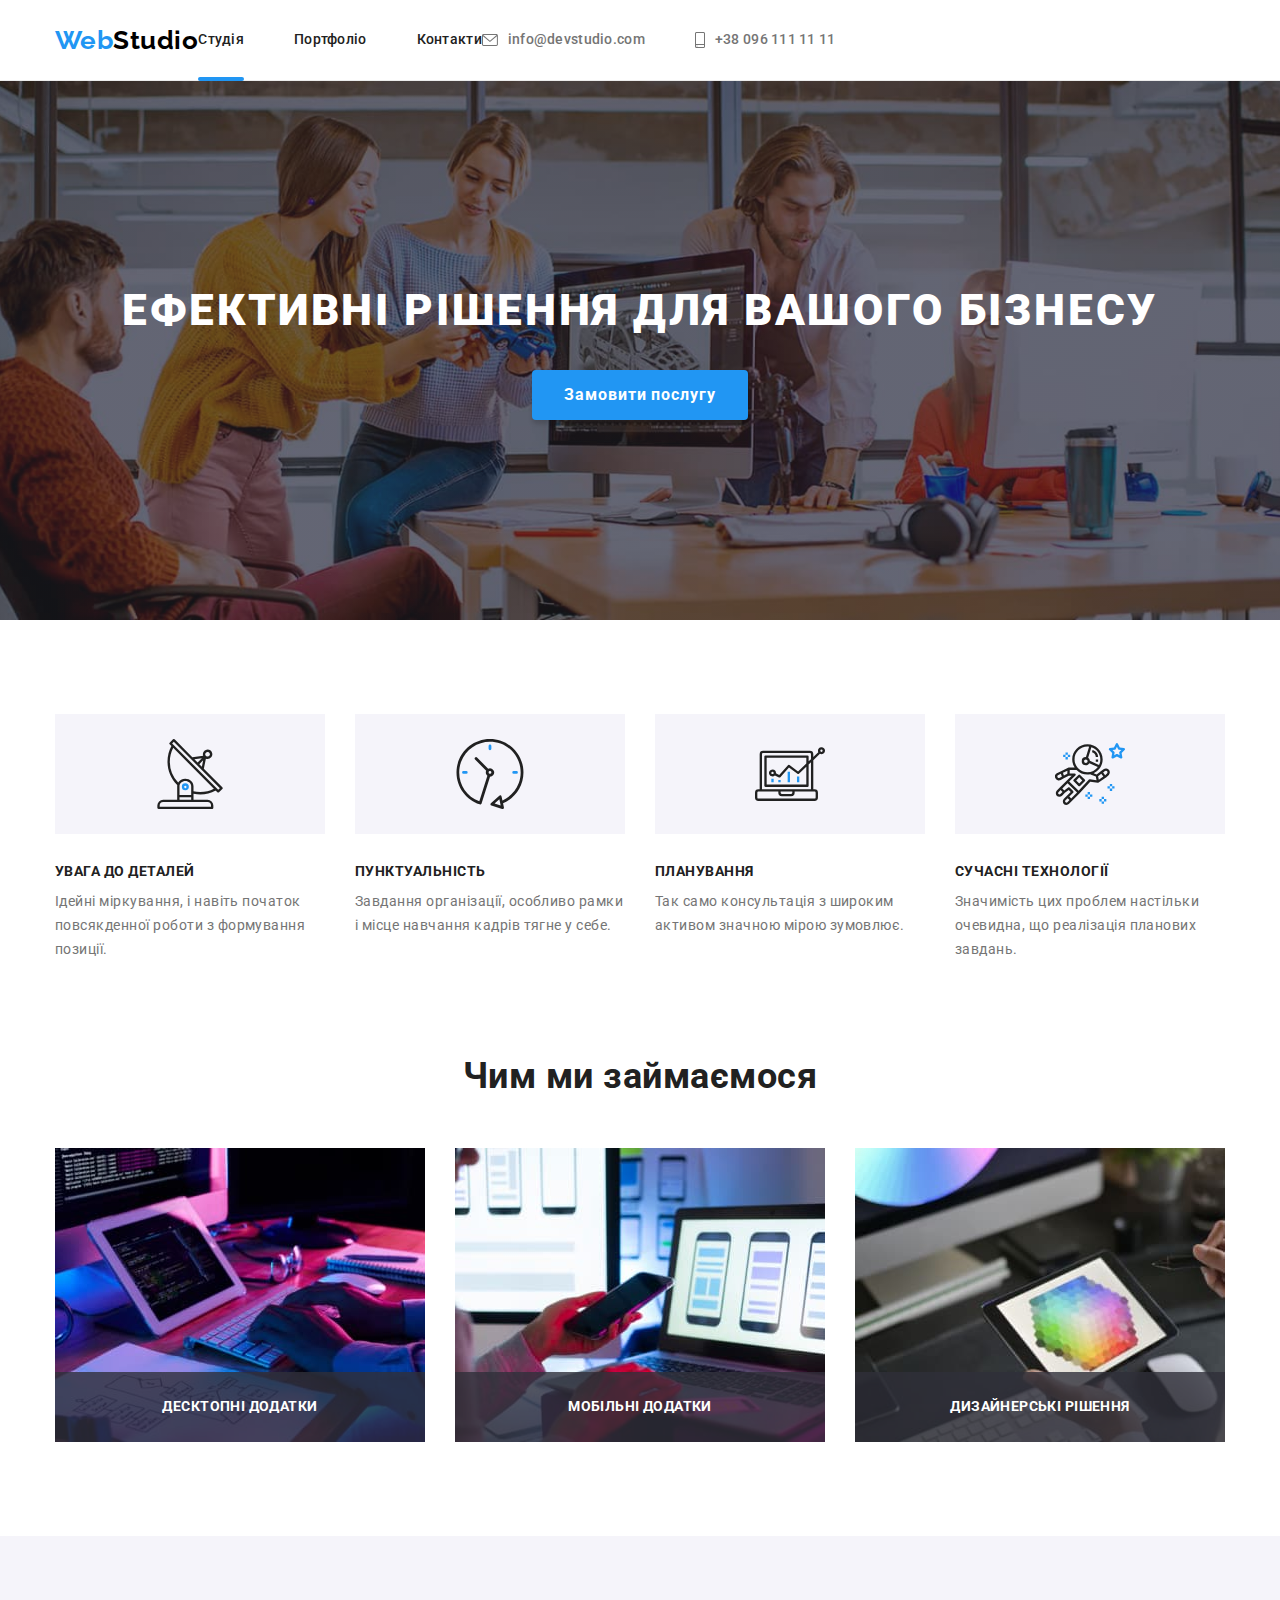
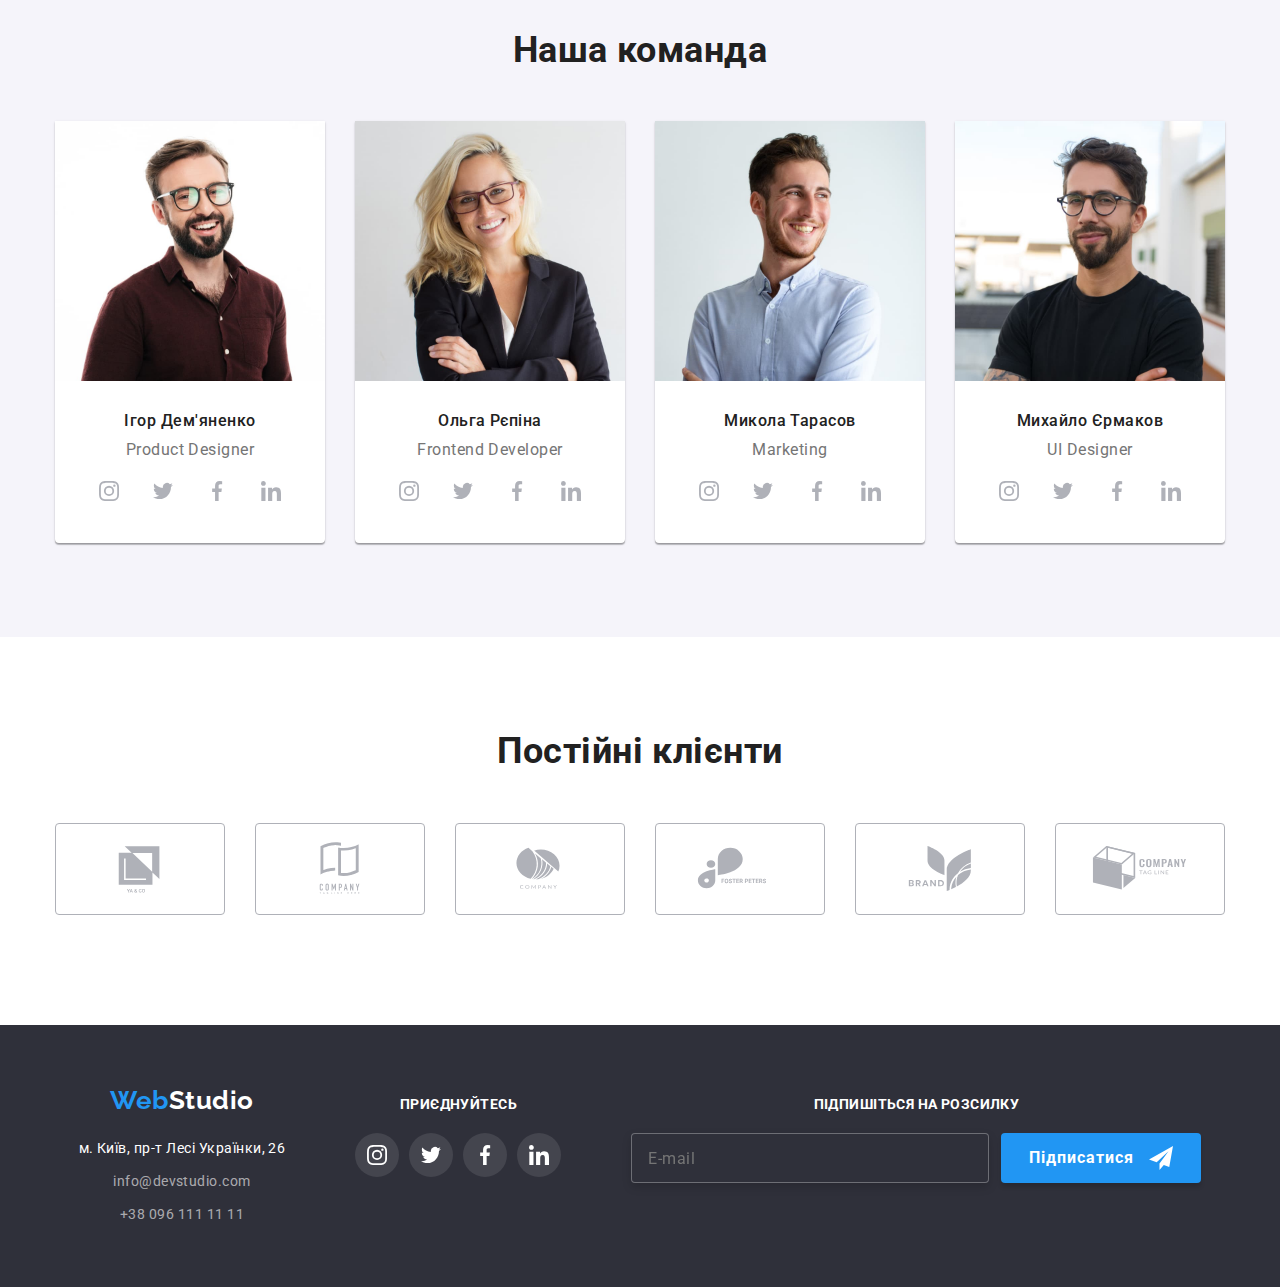
==== index.html @ c87d7df0 "update" ====
<!DOCTYPE html>
<html lang="uk">

<head>
    <meta charset="UTF-8">
    <meta http-equiv="X-UA-Compatible" content="IE=edge">
    <meta name="viewport" content="width=device-width, initial-scale=1.0">
    <title>WebStudio</title>
    <link rel="preconnect" href="https://fonts.googleapis.com">
    <link rel="preconnect" href="https://fonts.gstatic.com" crossorigin>
    <link
        href="https://fonts.googleapis.com/css2?family=Montserrat:wght@400;700&family=Raleway:wght@700&family=Roboto:wght@400;500;700;900&display=swap"
        rel="stylesheet">
    <link rel="stylesheet" href="https://cdn.jsdelivr.net/npm/modern-normalize@1.1.0/modern-normalize.min.css">
    <link rel="stylesheet" href="./css/main.min.css">

</head>

<body>
    <!-- HEADER -->
    <header class="header">
        <div class="container  header__container"><a href="./index.html" class="logo__link link"><span
                    class="logo">Web</span>Studio</a> 
                    <button  type="button" class="mobile-menu__button--open"
                 aria-controls="mobile-menu" data-menu-open>
                <svg width="40" height="40" aria-label="button mobile menu" >
                    <use  class="mobile-menu__icon--open" href="./images/icons.svg#icon-burger" ></use>
                </svg>
            </button>
            <div class="header-menu__container">
                <nav class="navigation">
                <ul class="navigation__list">
                    <li class="navigation__item"><a href="./index.html" class="navigation__link navigation__link--active">Студія</a>
                    </li>
                    <li class="navigation__item"> <a href="./portfolio.html" class="link navigation__link"> Портфоліо </a></li>
                    <li class="navigation__item"> <a href="" class=" navigation__link"> Контакти</a></li>
                </ul>
            </nav>
            <ul class="header__contacts">
                <li class="contacts__item"> <a href="mailto:info@devstudio.com" class="contacts__link"><svg class="contact__icon"
                            width="16" height="12">
                            <use href="./images/icons.svg#icon-envelope"></use>
                        </svg> info@devstudio.com </a></li>
                <li class="contacts__item"><a href="tel:+380961111111" class="contacts__link"><svg class="contact__icon" width="10"
                            height="16">
                            <use href="./images/icons.svg#icon-smartphone"></use>
                        </svg> +38 096 111 11 11</a></li>
            </ul></div>
           
        </div>
        <div class="mobile-menu " data-menu>
            <div class="container mobile-menu__container">
                <button type="button" class="mobile-menu__button--close" data-menu-close>
                    <svg width="40" height="40" aria-label="button mobile menu" >
                        <use  class="mobile-menu__icon--close" href="./images/icons.svg#icon-close" ></use>
                    </svg> </button>
                   
                    <nav class="mobile-menu__mobile-navigation">
                        <ul class="mobile-navigation__list-navigation">
                            <li class="list-navigation__item"><a href="./index.html"
                                    class="list-navigation__link list-navigation__link--active">Студія</a>
                            </li>
                            <li class="list-navigation__item"> <a href="./portfolio.html"> Портфоліо </a></li>
                            <li class="list-navigation__item"> <a href="" > Контакти</a></li>
                        </ul>
                    </nav>
                    <div class="mobile-menu--position">
                    <ul class="mobile-menu__contact-list-mobile">
                        <li class="contact-list-mobile__item"><a href="tel:+380961111111" class="contact-list-mobile__tel"> +380961111111</a></li>
                        <li class="contact-list-mobile__item"> <a href="mailto:info@devstudio.com" class="contact-list-mobile__mail">
                                info@devstudio.com </a></li>
                    </ul>
                   
                    <ul class="mobile-menu__social-media-list">
                        <li class="social-media__item"><a href="">Instagram</a></li>
                        <li class="social-media__item"><a href="">Twitter</a></li>
                        <li class="social-media__item"><a href="">Facebook</a></li>
                        <li class="social-media__item"><a href="">LinkedIn</a></li>
                    </ul></div>
            </div>

        </div>
    </header>
    <main>
        <!--blok-hero -->
        <section class="hero">
            <div class="container">
                <h1 class="hero__title">Ефективні рішення для вашого бізнесу</h1>
                <button data-modal-open class="hero__button" type="button"> Замовити послугу</button>
            </div>

        </section>
        <!--section benefits-->
        <section class="section">
            <div class="container">
                <h2 class="title visually-hidden"> Наші особливості</h2>
                <ul class="benefits-list">
                    <li class="benefits__item">
                        <div class="benefits__icon"><svg width="70" height="70">
                                <use href="./images/icons.svg#icon-antenna"> </use>
                            </svg></div>
                        <h3 class="benefits__titles">УВАГА ДО ДЕТАЛЕЙ</h3>
                        <p class="benefits__text">Ідейні міркування, і навіть початок повсякденної роботи з формування позиції.
                        </p>
                    </li>
                    <li class="benefits__item">
                        <div class="benefits__icon"><svg width="70" height="70">
                                <use href="./images/icons.svg#icon-clock"> </use>
                            </svg></div>
                        <h3 class="benefits__titles">ПУНКТУАЛЬНІСТЬ</h3>
                        <p class="benefits__text">Завдання організації, особливо рамки і місце навчання кадрів тягне у себе.</p>
                    </li>
                    <li class="benefits__item">
                        <div class="benefits__icon"><svg  width="70" height="70">
                                <use href="./images/icons.svg#icon-diagram"> </use>
                            </svg></div>
                        <h3 class="benefits__titles">ПЛАНУВАННЯ</h3>
                        <p class="benefits__text">Так само консультація з широким активом значною мірою зумовлює.</p>
                    </li>
                    <li class="benefits__item">
                        <div class="benefits__icon"><svg  width="70" height="70">
                                <use href="./images/icons.svg#icon-astronaut"> </use>
                            </svg></div>
                        <h3 class="benefits__titles">СУЧАСНІ ТЕХНОЛОГІЇ</h3>
                        <p class="benefits__text">Значимість цих проблем настільки очевидна, що реалізація планових завдань.</p>
                    </li>
                </ul>
            </div>

        </section>
        <!--section about-->
        <section class="about-section section">
            <div class="container">
                <h2 class="title">Чим ми займаємося</h2>
                <ul class="about-section__gallery">
                    <li>
                        <div class="about-section__container"><img src="./images/img-1.jpg" alt="зображеня-1" width="370"
                                height="294">
                            <p class="about-section__text">Десктопні додатки</p>
                        </div>
                    </li>
                    <li>
                        <div class="about-section__container"><img src="./images/img-2.jpg" alt="зображеня-2" width="370"
                                height="294">
                            <p class="about-section__text">Мобільні додатки</p>
                        </div>
                    </li>
                    <li>
                        <div class="about-section__container"><img src="./images/img-3.jpg" alt="зображеня-3" width="370"
                                height="294">
                            <p class="about-section__text">Дизайнерські рішення</p>
                        </div>
                    </li>
                </ul>
            </div>

        </section>
        <!--section team-->
        <section class="section team">
            <div class="container">
                <h2 class="title">Наша команда</h2>
                <ul class="team__list">
                    <li class="team__item">
                        <img src="./images/igor.jpg" alt="igor">
                        <div class="team__description">
                            <h3 class="team__titles">Ігор Дем'яненко</h3>
                            <p lang="en" class="team__profession">Product Designer</p>
                            <ul class="team__contact">
                                <li><a class="team__link" href=""> <svg width="20"
                                            height="20">
                                            <use href="./images/icons.svg#icon-instagram">
                                            </use>
                                        </svg></a></li>
                                <li><a class="team__link" href=""> <svg width="20"
                                            height="20">
                                            <use href="./images/icons.svg#icon-twitter"></use>
                                        </svg></a></li>
                                <li><a class="team__link" href=""> <svg width="20"
                                            height="20">
                                            <use href="./images/icons.svg#icon-facebook">
                                            </use>
                                        </svg></a></li>
                                <li><a class="team__link" href=""> <svg width="20"
                                            height="20">
                                            <use href="./images/icons.svg#icon-linkedin">
                                            </use>
                                        </svg></a></li>
                            </ul>
                        </div>
                    </li>
                    <li class="team__item">
                        <img src="./images/olga.jpg" alt="olga" >
                        <div class="team__description">
                            <h3 class="team__titles">Ольга Рєпіна</h3>
                            <p lang="en" class="team__profession">Frontend Developer</p>
                            <ul class="team__contact">
                                <li> <a class="team__link" href=""> <svg width="20"
                                            height="20">
                                            <use href="./images/icons.svg#icon-instagram">
                                            </use>
                                        </svg> </a> </li>
                                <li> <a class="team__link" href=""> <svg width="20"
                                            height="20">
                                            <use href="./images/icons.svg#icon-twitter"></use>
                                        </svg> </a> </li>
                                <li> <a class="team__link" href=""> <svg width="20"
                                            height="20">
                                            <use href="./images/icons.svg#icon-facebook">
                                            </use>
                                        </svg> </a></li>
                                <li> <a class="team__link" href=""> <svg width="20"
                                            height="20">
                                            <use href="./images/icons.svg#icon-linkedin">
                                            </use>
                                        </svg> </a></li>
                            </ul>
                        </div>

                    </li>
                    <li class="team__item">
                        <img src="./images/mykola.jpg" alt="mykola">
                        <div class="team__description">
                            <h3 class="team__titles">Микола Тарасов</h3>
                            <p lang="en" class="team__profession"> Marketing</p>
                            <ul class="team__contact">
                                <li> <a class="team__link" href=""> <svg width="20"
                                            height="20">
                                            <use href="./images/icons.svg#icon-instagram">
                                            </use>
                                        </svg> </a> </li>
                                <li> <a class="team__link" href=""> <svg width="20"
                                            height="20">
                                            <use href="./images/icons.svg#icon-twitter"></use>                                        </svg> </a> </li>
                                <li> <a class="team__link" href=""> <svg width="20"
                                            height="20">
                                            <use href="./images/icons.svg#icon-facebook">
                                            </use>
                                        </svg> </a></li>
                                <li> <a class="team__link" href=""> <svg width="20"
                                            height="20">
                                            <use href="./images/icons.svg#icon-linkedin">
                                            </use>
                                        </svg> </a></li>
                            </ul>
                        </div>

                    </li>
                    <li class="team__item">
                        <img src="./images/myhailo.jpg" alt="myhailo" >
                        <div class="team__description">
                            <h3 class="team__titles">Михайло Єрмаков</h3>
                            <p lang="en" class="team__profession">UI Designer</p>
                            <ul class="team__contact">
                                <li> <a class="team__link" href=""> <svg width="20"
                                            height="20">
                                            <use href="./images/icons.svg#icon-instagram">
                                            </use>
                                        </svg> </a> </li>
                                <li> <a class="team__link" href=""> <svg width="20"
                                            height="20">
                                            <use href="./images/icons.svg#icon-twitter"></use>
                                        </svg> </a> </li>
                                <li> <a class="team__link" href=""> <svg width="20"
                                            height="20">
                                            <use href="./images/icons.svg#icon-facebook">
                                            </use>
                                        </svg> </a></li>
                                <li> <a class="team__link" href=""> <svg width="20"
                                            height="20">
                                            <use href="./images/icons.svg#icon-linkedin">
                                            </use>
                                        </svg> </a></li>
                            </ul>
                        </div>

                    </li>
                </ul>

            </div>

        </section>
        <!--section clients-->
        <section class="section">
            <div class="container">
                <h3 class="title">Постійні клієнти</h3>
                <ul class="clients__list">
                    <li class="clients__item"><a href="" class="clients__link">
                            <svg class="clients__icon" width="106" height="60">
                                <use href="./images/icons.svg#icon-client1"></use>
                            </svg>
                        </a></li>
                    <li class="clients__item"><a href="" class="clients__link">
                            <svg class="clients__icon" width="106" height="60">
                                <use href="./images/icons.svg#icon-client2"></use>
                            </svg>
                        </a></li>
                    <li class="clients__item"><a href="" class="clients__link">
                            <svg class="clients__icon" width="106" height="60">
                                <use href="./images/icons.svg#icon-client3"></use>
                            </svg>
                        </a></li>
                    <li class="clients__item"><a href="" class="clients__link">
                            <svg class="clients__icon" width="106" height="60">
                                <use href="./images/icons.svg#icon-client4"></use>
                            </svg>
                        </a></li>
                    <li class="clients__item"><a href="" class="clients__link">
                            <svg class="clients__icon" width="106" height="60">
                                <use href="./images/icons.svg#icon-client5"></use>
                            </svg>
                        </a></li>
                    <li class="clients__item"><a href="" class="clients__link">
                            <svg class="clients__icon" width="106" height="60">
                                <use href="./images/icons.svg#icon-client6"></use>
                            </svg>
                        </a></li>
                </ul>
            </div>
        </section>
    </main>
    <footer class="footer">
        <div class="container">
            <div class="footer--container">
                <div class="footer__content">
                    <div >
                        <a href="./index.html" class="logo__link--inverse"> <span class="logo">
                                Web</span>Studio</a>
                        <address class="address">
                            <ul class="address__list">
                                <li class="address__item"><a href="https://goo.gl/maps/CPtrU1FHBa2aNyZL9" target="_blank"
                                        rel="noopener noreferrer nofollow">м. Київ, пр-т Лесі Українки, 26</a>
                                </li>
                                <li class="address__item"><a href="mailto:info@devstudio.com" class="address__link">info@devstudio.com</a>
                                </li>
                                <li class="address__item"><a href="tel:+380961111111" class="address__link">+38 096 111 11
                                        11</a>
                                </li>
                            </ul>
                        </address>
                    </div>
                    
                    <div class="join__container">
                        <h3 class="join">Приєднуйтесь</h3>
                        <ul class="join__contact-list">
                            <li> <a class="join__link" href=""> <svg width="20" height="20">
                                        <use href="./images/icons.svg#icon-instagram">
                                        </use>
                                    </svg> </a> </li>
                            <li> <a class="join__link" href=""> <svg width="20" height="20">
                                        <use href="./images/icons.svg#icon-twitter"></use>
                                    </svg> </a> </li>
                            <li> <a class="join__link" href=""> <svg width="20" height="20">
                                        <use href="./images/icons.svg#icon-facebook">
                                        </use>
                                    </svg> </a></li>
                            <li> <a class="join__link" href=""> <svg width="20" height="20">
                                        <use href="./images/icons.svg#icon-linkedin">
                                        </use>
                                    </svg> </a></li>
                        </ul>
                    </div>
                </div>
                <form class="footer-form--container">
                    <p class="footer-form__title">Підпишіться на розсилку</p>
                    <div class="footer-form__input--container"><label>
                            <input type="email" name="email" placeholder="E-mail" class="footer-form__input" required>
                        </label>
                        <button type="submit" class="footer-form__button">Підписатися<svg width="24" height="24">
                                <use href="./images/icons.svg#icon-icon-send"></use>
                            </svg></button>
                    </div>
                </form>
            </div>
        </div>
    </footer>
    <!-- MODAL -->
    <div data-modal class="backdrop is-hidden">
        <div class="modal">
            <button data-modal-close class="modal__button"> <svg width="11" height="11">
                    <use href="./images/icons.svg#icon-close-black"></use>
                </svg></button>
            <p class="modal__title">Залиште свої дані, ми вам передзвонимо</p>
            <div class="modal__input">
                <label class="input__label" for="name">Ім'я</label>
                <div class="modal__input--position">
                    <input class="input__form" type="text" name="name" id="name" required>
                    <svg class="input__icon" width="24" height="24">
                        <use href="./images/icons.svg#icon-person-black"></use>
                    </svg>
                </div>
            </div>
            <div class="modal__input">
                <label class="input__label" for="tel">Телефон</label>
                <div class="modal__input--position"><input class="input__form" type="tel" name="tel" id="tel" required>
                    <svg class="input__icon" width="12" height="12">
                        <use href="./images/icons.svg#icon-phone-black"></use>
                    </svg>
                </div>
            </div>
            <div class="modal__input">
                <label class="input__label" for="email">Пошта</label>
                <div class="modal__input--position"><input class="input__form" type="email" name="email" id="email" required>
                    <svg class="input__icon" width="12" height="12">
                        <use href="./images/icons.svg#icon-email-black"></use>
                    </svg>
                </div>

            </div>
            <div class="modal__input modal__input--margin">
                <label>Коментар<textarea class="input__form input__form--settings-textarea" name="comment"
                        placeholder="Введіть текст"></textarea>
            </div>

            <div class="modal__agreement"><label class="agreement__title--margin"><input class="checkbox visually-hidden"
                        type="checkbox" name="agree"><span class="checkbox__icon"></span><span class="agreement__title">Погоджуюся з розсилкою та
                         приймаю <a href="" class="agreement__link">Умови договору</a></span></label>
                <button type="submit" class="modal__button--send">Відправити</button>
            </div>

        </div>
    </div>
    <script src="./modal.js"></script>
    <script src="./mobile-menu.js"></script>
</body>


</html>
---- css/main.min.css ----
:root{--primary-text-color: #757575;--title-text-color: #212121;--accent-color: #2196F3;--second-background-color: #2F303A;--first-boby-color: #F5F5F5;--second-body-color: #F5F4FA;--white-color: #FFFFFF;--black-color: #000000;--column-gap: 30px;--margin-none: 0px;--icons-color: #AFB1B8}body{font-family:Roboto,sans-serif;color:var(--primary-text-color);background-color:var(--white-color);letter-spacing:.03em}p{margin:var(--margin-none)}img{display:block;max-width:100%;height:auto}h1,h2,h3,h4,h5,h6{margin:var(--margin-none)}ul,ol{list-style:none;padding-left:0px}a{text-decoration:none;color:inherit;transition:color 250ms cubic-bezier(0.4, 0, 0.2, 1)}a:hover,a:focus{color:var(--accent-color)}.section{padding-top:60px;padding-bottom:60px}@media screen and (min-width: 1200px){.section{padding-top:94px;padding-bottom:94px}}.title{color:var(--title-text-color);font-weight:700;font-size:36px;line-height:1.16;margin-bottom:50px;text-align:center}.container{padding-left:15px;padding-right:15px;align-items:center;margin-left:auto;margin-right:auto}@media screen and (min-width: 480px){.container{width:480px}}@media screen and (min-width: 768px){.container{width:768px}}@media screen and (min-width: 1200px){.container{width:1200px}}.visually-hidden{position:absolute;white-space:nowrap;width:1px;height:1px;overflow:hidden;border:0;padding:0;clip:rect(0 0 0 0);clip-path:inset(50%);margin:-1px}.header{background-color:var(--white-color);font-weight:500;border-bottom:solid 1px #ececec;position:relative}.header__container{display:flex}@media screen and (max-width: 768px){.header__container{justify-content:space-between}}.header-menu__container{display:none}@media screen and (min-width: 768px){.header-menu__container{display:flex;justify-content:space-between}}@media screen and (max-width: 768px){.mobile-menu__button--open{display:inline-flex;margin:var(--margin-none);padding:0;border:none;background-color:rgba(0,0,0,0);width:40px;height:40px}}@media screen and (min-width: 768px){.mobile-menu__button--open{display:none}}.logo__link{font-family:Raleway,sans-serif;font-weight:700;color:var(--black-color)}@media screen and (max-width: 1200px){.logo__link{font-size:24px;line-height:1.16;padding:16px 0}}@media screen and (min-width: 1200px){.logo__link{font-size:26px;line-height:1.19}}.logo{color:var(--accent-color)}.logo__link--inverse{font-family:Raleway,sans-serif;font-weight:700;padding:0px}@media screen and (max-width: 1200px){.logo__link--inverse{font-size:24px;line-height:1.16}}@media screen and (min-width: 1200px){.logo__link--inverse{font-size:26px;line-height:1.19}}.navigation{font-weight:500;font-size:14px;line-height:1.14;letter-spacing:.02em;color:var(--title-text-color)}.navigation__list{display:flex;align-items:center;justify-content:center;margin:var(--margin-none)}.navigation__item{margin-right:50px;position:relative;text-align:center}.navigation__item:last-child{margin-right:var(--margin-none)}.navigation__link{padding-top:32px;padding-bottom:32px;display:block}.navigation__link--active::after{content:"";color:var(--accent-color);position:absolute;left:0;bottom:-1px;display:block;width:100%;height:4px;background-color:var(--accent-color);border-radius:2px;margin:var(--margin-none)}.header__contacts{list-style:none;padding-left:0px;padding:0px;margin:var(--margin-none);color:var(--primary-text-color);fill:currentColor;margin-left:auto;display:flex}.contacts__item{display:flex;align-items:center;justify-content:baseline}.contacts__item+.contacts__item{margin-left:50px}.contacts__link{display:flex;align-items:center;text-decoration:none;color:var(--primary-text-color);font-size:14px;line-height:1.14;letter-spacing:.02em;font-weight:500;fill:currentColor;transition:color 250ms cubic-bezier(0.4, 0, 0.2, 1),fill 250ms cubic-bezier(0.4, 0, 0.2, 1)}.contacts__link:hover,.contacts__link :focus{color:var(--accent-color);fill:var(--accent-color)}.contact__icon{margin-right:10px;fill:currentColor}@media screen and (max-width: 768px){.contact__icon{display:none}}.contact__icon:hover,.contact__icon :focus{fill:var(--accent-color)}.mobile-menu{opacity:0;pointer-events:none;background-color:var(--white-color);position:fixed;top:0;left:0;width:100%;height:100%;z-index:100;letter-spacing:.02em;visibility:hidden;transform:scale(1)}.mobile-menu.is-open{visibility:visible;opacity:1;transition:opasity 250ms cubic-bezier(0.4, 0, 0.2, 1)}.mobile-menu__container{display:flex;flex-direction:column;justify-content:space-between;padding-top:48px;padding-left:40px;height:100%}@media screen and (max-width: 768px){.mobile-menu__button--close{display:inline-flex;margin:var(--margin-none);border:none;background-color:rgba(0,0,0,0);width:40px;height:40px;position:absolute;top:0;right:15px;fill:currentcolor;line-height:0}.mobile-menu__button--close:hover,.mobile-menu__button--close:focus{fill:var(--accent-color)}}.mobile-menu--position{width:100%;display:flex;flex-direction:column}.mobile-menu__mobile-navigation{margin:var(--margin-none);font-weight:500;font-size:40px;line-height:1.17;width:100%;letter-spacing:.02em;color:var(--title-text-color)}.mobile-navigation__list-navigation{margin:var(--margin-none)}.list-navigation__item+.list-navigation__item{margin-top:32px}.list-navigation__link--active{color:var(--accent-color)}.mobile-menu__contact-list-mobile{margin:var(--margin-none);width:100%}.contact-list-mobile__item+.contact-list-mobile__item{margin-top:32px}.contact-list-mobile__tel{display:block;font-size:34px;line-height:1.17;letter-spacing:.02em;color:var(--accent-color);text-align:start;width:100%}.contact-list-mobile__mail{font-size:24px;line-height:1.16;letter-spacing:.02em}.mobile-menu__social-media-list{display:flex;flex-wrap:wrap;width:100%;margin-top:64px;margin-bottom:48px;font-size:18px;line-height:1.22;letter-spacing:.02em;color:var(--accent-color)}.social-media__item{display:flex}.social-media__item:not(:last-child)::after{content:"";display:block;width:1px;height:22px;margin:var(--margin-none);background-color:rgba(33,33,33,.2);margin:0 10px}.hero{background-image:linear-gradient(to right, rgba(47, 48, 58, 0.4), rgba(47, 48, 58, 0.4)),url(../images/hero.jpg);background-repeat:no-repeat;background-size:cover;background-position:center;flex-direction:column;text-align:center}@media screen and (max-width: 1200px){.hero{padding:118px 0}}@media screen and (min-width: 1200px){.hero{padding:200px 0;max-width:1600px;margin:0 auto}}.hero__title{color:var(--white-color);font-weight:900;letter-spacing:.06em;text-transform:uppercase;margin-left:auto;margin-right:auto}@media screen and (max-width: 1200px){.hero__title{font-size:26px;line-height:1.62}}@media screen and (min-width: 1200px){.hero__title{font-size:44px;line-height:1.34}}.hero__button{font-family:"Roboto",sans-serif;font-weight:700;font-size:16px;line-height:1.88;letter-spacing:.06em;color:var(--white-color);background-color:var(--accent-color);box-shadow:0px 4px 4px rgba(0,0,0,.15);cursor:pointer;border:0;border-radius:4px;margin-top:var(--column-gap);padding:10px 32px;transition:background-color 250ms cubic-bezier(0.4, 0, 0.2, 1)}@media screen and (max-width: 1200px){.hero__button{padding:10px 24px}}.hero__button:hover,.hero__button:focus{background-color:#188ce8}@media screen and (min-width: 768px)and (max-width: 1200px){.benefits-list{display:flex;flex-wrap:wrap;gap:30px;margin:var(--margin-none)}}@media screen and (min-width: 1200px){.benefits-list{display:flex;margin:var(--margin-none)}}@media screen and (max-width: 768px){.benefits__item+.benefits__item{margin-top:var(--column-gap)}}@media screen and (min-width: 768px){.benefits__item{flex-basis:calc((100% - 30px)/2)}}@media screen and (min-width: 1200px){.benefits__item{width:calc((100% - 90px)/4);margin-right:30px}.benefits__item:last-child{margin-right:var(--margin-none)}}.benefits__icon{display:flex;justify-content:center;background-color:var(--second-body-color);margin-bottom:30px;height:120px;align-items:center}.benefits__titles{color:var(--title-text-color);font-weight:700;font-size:14px;line-height:1.14;text-transform:uppercase;margin-top:var(--margin-none);margin-bottom:10px}@media screen and (max-width: 768px){.benefits__titles{text-align:center}}.benefits__text{font-size:14px;line-height:1.71;margin-bottom:30px;margin:var(--margin-none)}.about-section{padding-top:0}@media screen and (max-width: 1200px){.about-section{display:none}}.about-section__gallery{display:flex;margin:var(--margin-none);column-gap:var(--column-gap)}.about-section__container{position:relative}.about-section__text{position:absolute;width:100%;height:70px;bottom:0;display:flex;justify-content:center;align-items:center;font-weight:700;font-size:14px;line-height:1.14;-align:center;letter-spacing:.03em;text-transform:uppercase;color:var(--white-color);background-color:rgba(47,48,58,.8)}.team{background-color:var(--second-body-color)}.team__list{display:flex;margin:var(--margin-none)}@media screen and (max-width: 768px){.team__list{flex-direction:column;gap:30px}}@media screen and (min-width: 768px)and (max-width: 1200px){.team__list{flex-wrap:wrap;gap:30px}}.team__item{background-color:var(--white-color);border-radius:0px 0px 4px 4px;box-shadow:0px 1px 3px rgba(0,0,0,.12),0px 1px 1px rgba(0,0,0,.14),0px 2px 1px rgba(0,0,0,.2)}.team__item:last-child{margin-right:var(--margin-none)}@media screen and (max-width: 768px){.team__item{max-width:450px;margin:var(--margin-none)}}@media screen and (min-width: 768px){.team__item{width:calc((100% - 30px)/2)}}@media screen and (min-width: 1200px){.team__item{width:calc((100% - 90px)/4);margin-right:30px}}.team__description{padding-top:30px;padding-bottom:30px}.team__titles{color:var(--title-text-color);font-weight:500;font-size:16px;line-height:1.19;margin:var(--margin-none);margin-bottom:10px;text-align:center}.team__profession{font-size:16px;line-height:1.19;margin:var(--margin-none);text-align:center}.team__contact{margin:var(--margin-none);display:flex;column-gap:10px;justify-content:center;margin-top:10px}.team__link{text-decoration:none;width:44px;height:44px;display:flex;align-items:center;justify-content:center;color:var(--icons-color);fill:currentColor;border-radius:50%;transition:fill 250ms cubic-bezier(0.4, 0, 0.2, 1),background-color 250ms cubic-bezier(0.4, 0, 0.2, 1)}.team__link:hover,.team__link:focus{background-color:var(--accent-color);fill:var(--white-color)}.clients__list{display:flex;flex-wrap:wrap;gap:30px}.clients__item{color:var(--icons-color);fill:currentColor}@media screen and (max-width: 768px){.clients__item{flex-basis:calc((100% - 30px)/2)}}@media screen and (min-width: 768px){.clients__item{flex-basis:calc((100% - 60px)/3)}}@media screen and (min-width: 1200px){.clients__item{flex-basis:calc((100% - 150px)/6)}}.clients__link{height:92px;border:1px solid #afb1b8;border-radius:4px;display:flex;align-items:center;justify-content:center;transition:color 250ms cubic-bezier(0.4, 0, 0.2, 1),border 250ms cubic-bezier(0.4, 0, 0.2, 1)}.clients__link:hover,.clients__link:focus{color:var(--accent-color);border:1px solid var(--accent-color)}.clients__icon{fill:currentColor}.butttons-list{list-style:none;display:flex;column-gap:8px;padding-left:0px;justify-content:center;margin-bottom:var(--margin-none);margin-top:var(--margin-none)}@media screen and (max-width: 768px){.butttons-list{flex-wrap:wrap}}.butttons-list__button{font-family:"Roboto",sans-serif;font-weight:500;font-size:16px;line-height:1.62;background-color:var(--second-body-color);color:var(--title-text-color);cursor:pointer;border-radius:4px;border:0px;padding:6px 22px;transition:color 250ms cubic-bezier(0.4, 0, 0.2, 1),background-color 250ms cubic-bezier(0.4, 0, 0.2, 1),box-shadow 250ms cubic-bezier(0.4, 0, 0.2, 1)}.butttons-list__button:hover,.butttons-list__button:focus{background-color:var(--accent-color);color:var(--white-color);box-shadow:0px 3px 1px rgba(0,0,0,.1),0px 1px 2px rgba(0,0,0,.08),0px 2px 2px rgba(0,0,0,.12)}.butttons-list__button--active{background-color:var(--accent-color);color:var(--white-color);box-shadow:0px 3px 1px rgba(0,0,0,.1),0px 1px 2px rgba(0,0,0,.08),0px 2px 2px rgba(0,0,0,.12)}.products{margin-top:50px;display:flex}@media screen and (max-width: 768px){.products{flex-direction:column;gap:30px}}@media screen and (max-width: 1200px){.products{flex-direction:row;flex-wrap:wrap;gap:30px}}@media screen and (min-width: 1200px){.products{flex-wrap:wrap;margin-right:calc(-1*var(--column-gap));margin-bottom:calc(-1*var(--column-gap))}}@media screen and (max-width: 768px){.products__item{max-width:450px}}@media screen and (min-width: 768px){.products__item{flex-basis:calc((100% - 30px)/2)}}@media screen and (min-width: 1200px){.products__item{width:calc(33.3333333333% - var(--column-gap));margin-right:var(--column-gap);margin-bottom:var(--column-gap)}.products__item:nth-child(3n){margin-right:var(--margin-none)}}.products__link{text-decoration:none;color:var(--primary-text-color);font-size:16px;line-height:1.87;margin:var(--margin-none);display:block;transition:box-shadow 250ms cubic-bezier(0.4, 0, 0.2, 1)}@media screen and (max-width: 1200px){.products__link{display:flex;flex-direction:column;height:100%}}.products__link:hover,.products__link:focus{box-shadow:0px 1px 1px rgba(0,0,0,.12),0px 4px 4px rgba(0,0,0,.06),1px 4px 6px rgba(0,0,0,.16)}.products__tumb{position:relative;overflow:hidden}.tumb__owerlay{position:absolute;display:flex;width:100%;height:294px;align-items:center;padding-left:24px;padding-right:24px;top:0;left:0;transform:translateY(100%);font-size:18px;line-height:1.56;letter-spacing:.03em;color:var(--white-color);background-color:rgba(33,150,243,.9);transition:transform 250ms cubic-bezier(0.4, 0, 0.2, 1)}.products__link:hover .tumb__owerlay,.products__link:focus .tumb__owerlay{transform:translateY(0)}.products__description{padding:20px 24px;flex-grow:1;width:370px;border-bottom:1px solid #eee;border-left:1px solid #eee;border-right:1px solid #eee;color:var(--primary-text-color)}.description__title{font-weight:700;font-size:18px;line-height:2;letter-spacing:.06em;color:var(--title-text-color);margin:var(--margin-none);margin-bottom:4px}.backdrop{position:fixed;top:0;left:0;width:100%;height:100%;background:rgba(0,0,0,.2);opacity:1;transition:opasity 250ms cubic-bezier(0.4, 0, 0.2, 1)}.backdrop.is-hidden{opacity:0;pointer-events:none}.modal{position:absolute;display:flex;flex-direction:column;padding:40px;transition:transform 250ms cubic-bezier(0.4, 0, 0.2, 1);background:#fff;color:var(--black-color);box-shadow:0px 1px 3px rgba(0,0,0,.12),0px 1px 1px rgba(0,0,0,.14),0px 2px 1px rgba(0,0,0,.2);border-radius:4px;transform:translate(-50%, -50%) scale(1)}@media screen and (max-width: 768px){.modal{max-width:450px;top:93px;left:15px;right:15px;transform:scale(1)}}@media screen and (min-width: 768px){.modal{min-width:450px;max-width:528px;min-height:581px;top:50%;left:50%}}.backdrop.is-hidden .modal{transform:translate(-50%, -50%) scale(1.25)}.modal__button{position:absolute;right:8px;top:8px;cursor:pointer;width:30px;height:30px;padding:var(--margin-none);background:var(--white-color);border:1px solid rgba(0,0,0,.1);border-radius:50%;color:var(--black-color);fill:currentColor;transition:color 250ms cubic-bezier(0.4, 0, 0.2, 1)}.modal__button:hover,.modal__button:focus{color:var(--accent-color)}.modal__title{margin-bottom:12px;text-align:center;font-weight:700;font-size:20px;line-height:1.15;letter-spacing:.03em}.modal__input{display:flex;flex-direction:column;position:relative;margin-bottom:10px;font-size:12px;line-height:1.66;letter-spacing:.01em;color:var(--primary-text-color);transition:fill 250ms cubic-bezier(0.4, 0, 0.2, 1)}.modal__input:hover,.modal__input:focus-within{fill:var(--accent-color)}.modal__input--margin{margin-bottom:0}.input__label{font-size:12px;line-height:1.16;letter-spacing:.01em;margin-bottom:4px}.modal__input--position{position:relative}.input__form{display:block;width:100%;resize:none;border:1px solid rgba(33,33,33,.2);border-radius:4px;height:40px;padding:12px 42px;fill:currentColor;transition:border 250ms cubic-bezier(0.4, 0, 0.2, 1)}.input__form:hover,.input__form:focus{border:1px solid var(--accent-color);outline:none}.input__form--settings-textarea{margin-top:4px;padding-left:16px;resize:none;width:100%;height:120px;color:rgba(117,117,117,.5)}.input__icon{position:absolute;top:50%;left:12px;transform:translateY(-50%);width:18px;height:18px}.modal__agreement{margin-top:20px;position:relative;display:flex;flex-direction:column;align-items:center}.agreement__title{display:block;margin-left:8px;padding-left:15px;line-height:1.71;letter-spacing:.03em;color:var(--primary-text-color)}@media screen and (max-width: 1200px){.agreement__title{font-size:12px}}@media screen and (min-width: 1200px){.agreement__title{font-size:14px}}.agreement__title--margin{margin-bottom:30px}.checkbox__icon{display:inline-block;position:absolute;top:5px;width:16px;height:15px;border:2px solid var(--title-text-color);border-radius:2px;transition:background-color 250ms cubic-bezier(0.4, 0, 0.2, 1)}.checkbox:checked+.checkbox__icon{background-color:var(--accent-color);background-image:url(../images/icon\ check.svg);background-size:contain;background-origin:border-box;border-color:var(--accent-color)}.checkbox:focus+.checkbox__icon{border-color:var(--accent-color)}.agreement__link{text-decoration:underline;line-height:1.71;letter-spacing:.03em;color:var(--accent-color)}@media screen and (max-width: 1200px){.agreement__link{font:size 12px}}@media screen and (min-width: 1200px){.agreement__link{font:size 14px}}.agreement__link:hover{text-decoration:none}.modal__button--send{width:200px;height:50px;padding:0;background-color:var(--accent-color);box-shadow:0px 4px 4px rgba(0,0,0,.15);border-radius:4px;border:none;font-weight:700;font-size:16px;line-height:1.88;text-align:center;letter-spacing:.06em;color:var(--white-color);cursor:pointer;transition:background-color 250ms cubic-bezier(0.4, 0, 0.2, 1)}.send-button:hover,.send-button:focus{background:#188ce8}.footer{background-color:var(--second-background-color);color:var(--white-color);font-size:14px;line-height:1.71;padding-top:60px;padding-bottom:60px}.footer--container{display:flex}@media screen and (max-width: 768px){.footer--container{flex-direction:column;text-align:center}}@media screen and (min-width: 768px){.footer--container{flex-wrap:wrap;text-align:center;justify-content:center}}@media screen and (min-width: 1200px){.footer--container{column-gap:70px;align-items:baseline}}.footer__content{display:flex;margin-bottom:60px}@media screen and (max-width: 768px){.footer__content{flex-direction:column}}@media screen and (min-width: 768px){.footer__content{column-gap:165px;margin-left:auto;margin-right:auto}}@media screen and (min-width: 1200px){.footer__content{column-gap:70px;margin:0;align-items:baseline}}.address{font-style:normal;margin-top:20px;padding:0px}@media screen and (max-width: 768px){.address{margin-bottom:60px}}.address__list{list-style:none;padding:0px;margin:0px}.address__item:not(:last-child){margin-bottom:9px}.address__link{color:rgba(255,255,255,.6);padding:0px}.join__container{display:flex;flex-direction:column}@media screen and (max-width: 768px){.join__container{justify-content:center;align-items:center}}.join{text-transform:uppercase;font-weight:700;font-size:14px;line-height:1.14;letter-spacing:.03em;color:var(--white-color)}.join__contact-list{margin:var(--margin-none);display:flex;column-gap:10px;justify-content:center;margin-top:20px}.join__link{text-decoration:none;display:flex;align-items:center;justify-content:center;color:var(--white-color);fill:currentColor;background-color:rgba(255,255,255,.1);border-radius:50%;width:44px;height:44px;transition:background-color 250ms cubic-bezier(0.4, 0, 0.2, 1),fill 250ms cubic-bezier(0.4, 0, 0.2, 1),border-radius 250ms cubic-bezier(0.4, 0, 0.2, 1)}.join__link:hover,.join__link:focus{background-color:var(--accent-color);fill:var(--white-color);border-radius:50%}@media screen and (max-width: 768px){.footer-form--container{flex-direction:column;justify-content:center;align-items:center;text-align:center}}.footer-form__title{margin-bottom:20px;font-weight:700;font-size:14px;line-height:1.14;letter-spacing:.03em;text-transform:uppercase}.footer-form__input--container{display:flex;flex-direction:column}@media screen and (min-width: 1200px){.footer-form__input--container{flex-direction:row}}.footer-form__input{height:50px;padding:15px 16px;font-size:16px;line-height:1.25;letter-spacing:.03em;background-color:var(--second-background-color);color:rgba(255,255,255,.6);border:1px solid rgba(255,255,255,.3);filter:drop-shadow(0px 4px 4px rgba(0, 0, 0, 0.15));border-radius:4px}@media screen and (max-width: 768px){.footer-form__input{width:100%}}@media screen and (min-width: 768px){.footer-form__input{width:450px}}@media screen and (min-width: 1200px){.footer-form__input{width:358px}}.footer-form__button{display:flex;align-items:center;text-align:center;justify-content:space-between;cursor:pointer;padding:10px 28px;width:200px;height:50px;font-weight:700;font-size:16px;line-height:1.88;letter-spacing:.06em;color:var(--white-color);background-color:var(--accent-color);box-shadow:0px 4px 4px rgba(0,0,0,.15);border-radius:4px;border:0px}@media screen and (max-width: 1200px){.footer-form__button{margin-top:20px;margin-left:auto;margin-right:auto}}@media screen and (min-width: 1200px){.footer-form__button{margin-left:12px}}/*# sourceMappingURL=main.min.css.map */
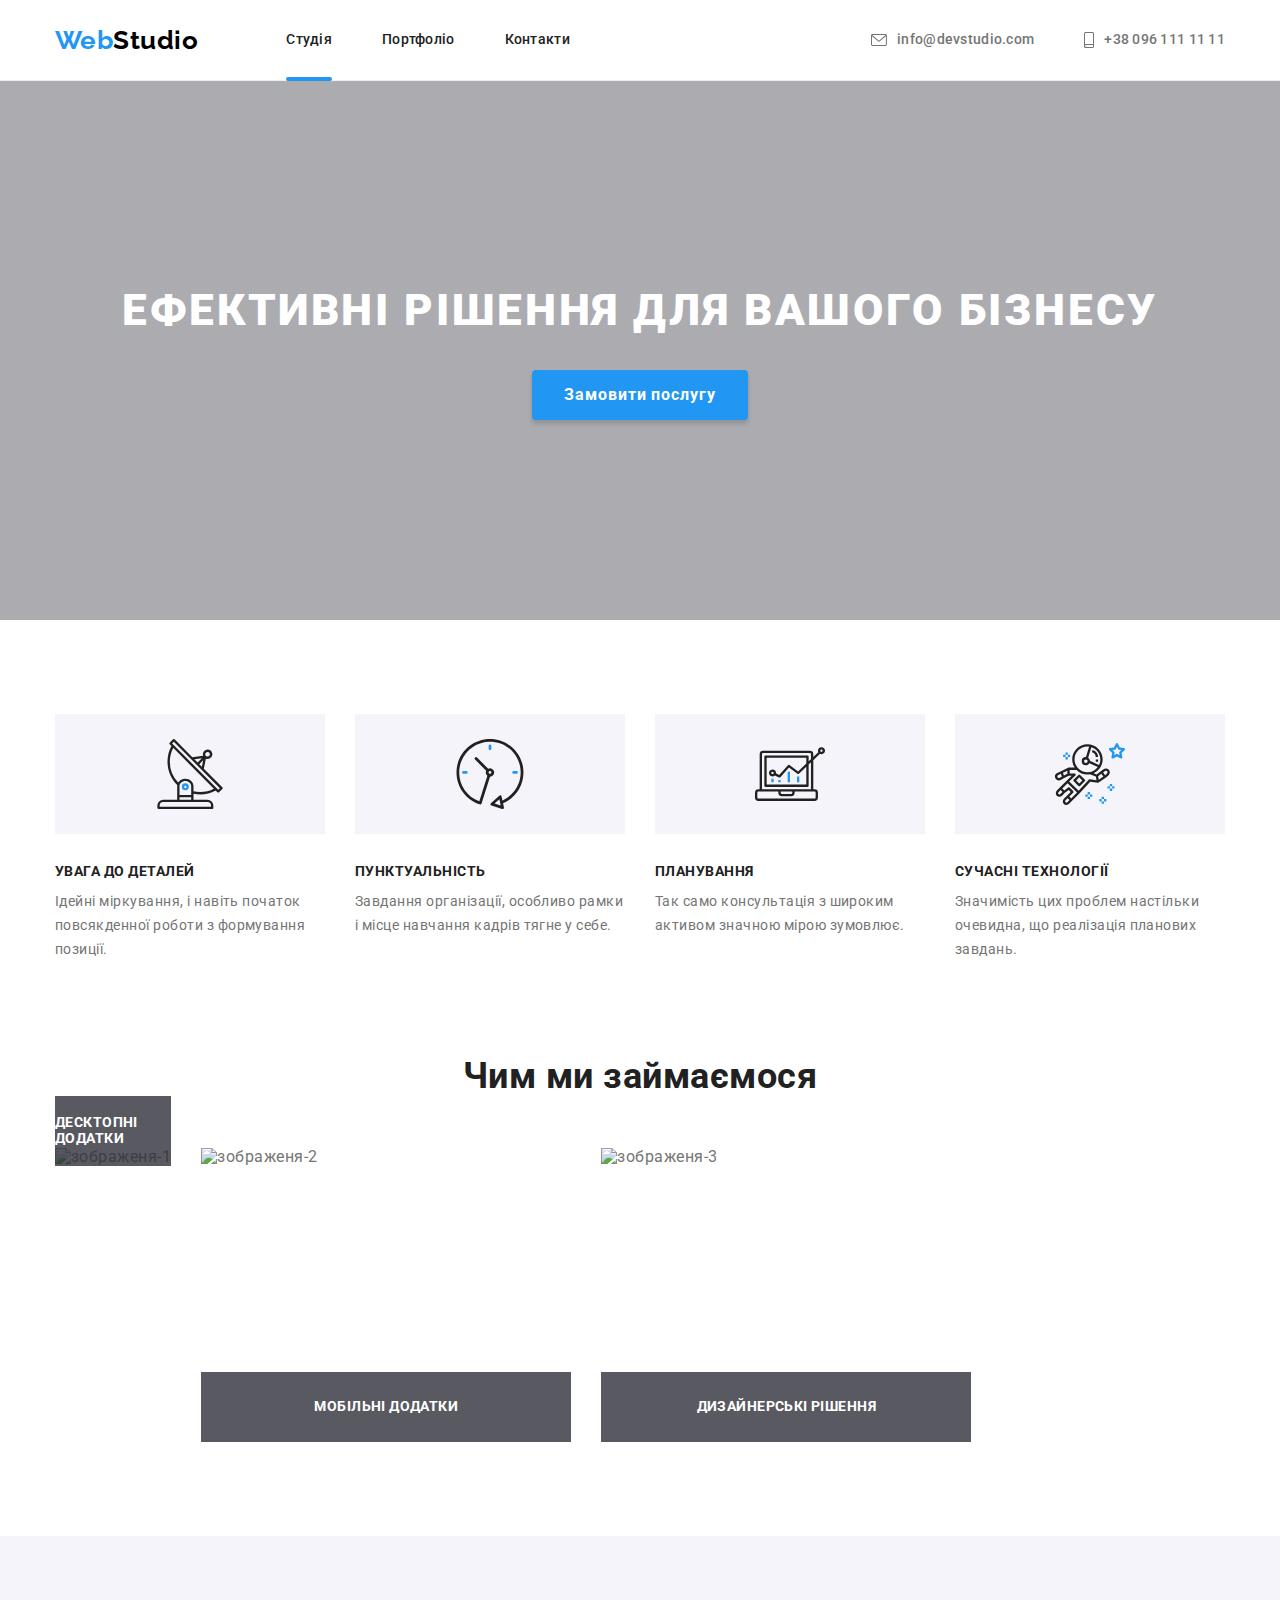
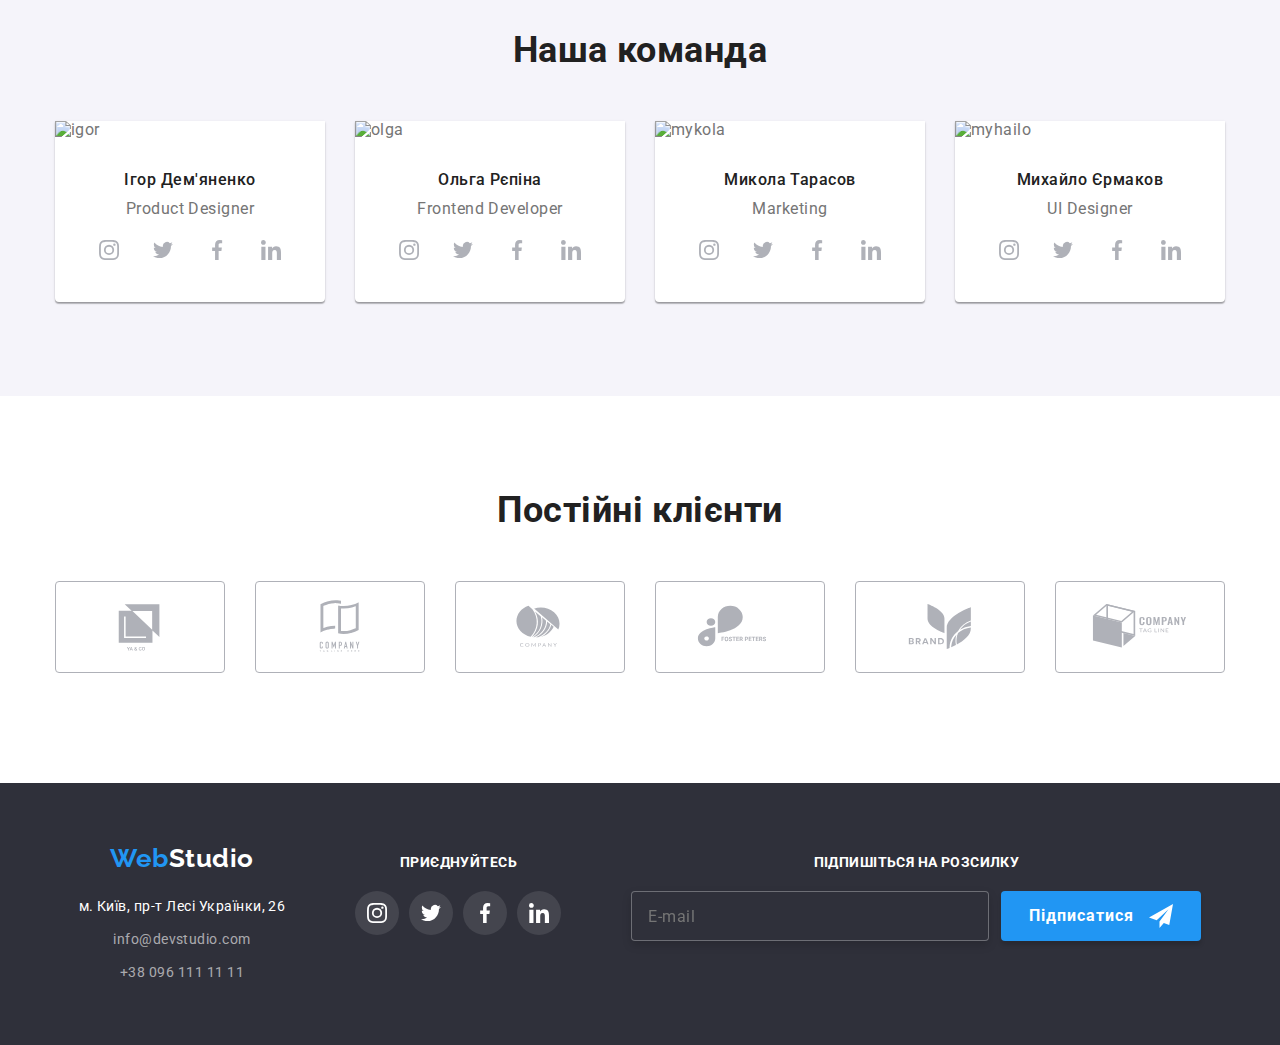
==== commit 955d6a9e: "update" ====
--- a/index.html
+++ b/index.html
@@ -134,8 +134,16 @@
                 <h2 class="title">Чим ми займаємося</h2>
                 <ul class="about-section__gallery">
                     <li>
-                        <div class="about-section__container"><img src="./images/img-1.jpg" alt="зображеня-1" width="370"
-                                height="294">
+                        <div class="about-section__container">
+                          <picture>
+                            <!-- <source srcset="./images/image1-desk.webp    1x,./images/image1-desk@2x.webp 2x" media="(min-width: 1200px)" type="image/webp"> -->
+                            <source srcset="./images/about-section/" media="" />
+                            <source srcset="" media="" />
+                            <source srcset="" media="" />
+                            <source srcset="" media="" />
+                            <img src="./images/img-1.jpg" alt="зображеня-1">
+                          </picture>
+                            
                             <p class="about-section__text">Десктопні додатки</p>
                         </div>
                     </li>
--- a/css/main.min.css
+++ b/css/main.min.css
@@ -1 +1 @@
-:root{--primary-text-color: #757575;--title-text-color: #212121;--accent-color: #2196F3;--second-background-color: #2F303A;--first-boby-color: #F5F5F5;--second-body-color: #F5F4FA;--white-color: #FFFFFF;--black-color: #000000;--column-gap: 30px;--margin-none: 0px;--icons-color: #AFB1B8}body{font-family:Roboto,sans-serif;color:var(--primary-text-color);background-color:var(--white-color);letter-spacing:.03em}p{margin:var(--margin-none)}img{display:block;max-width:100%;height:auto}h1,h2,h3,h4,h5,h6{margin:var(--margin-none)}ul,ol{list-style:none;padding-left:0px}a{text-decoration:none;color:inherit;transition:color 250ms cubic-bezier(0.4, 0, 0.2, 1)}a:hover,a:focus{color:var(--accent-color)}.section{padding-top:60px;padding-bottom:60px}@media screen and (min-width: 1200px){.section{padding-top:94px;padding-bottom:94px}}.title{color:var(--title-text-color);font-weight:700;font-size:36px;line-height:1.16;margin-bottom:50px;text-align:center}.container{padding-left:15px;padding-right:15px;align-items:center;margin-left:auto;margin-right:auto}@media screen and (min-width: 480px){.container{width:480px}}@media screen and (min-width: 768px){.container{width:768px}}@media screen and (min-width: 1200px){.container{width:1200px}}.visually-hidden{position:absolute;white-space:nowrap;width:1px;height:1px;overflow:hidden;border:0;padding:0;clip:rect(0 0 0 0);clip-path:inset(50%);margin:-1px}.header{background-color:var(--white-color);font-weight:500;border-bottom:solid 1px #ececec;position:relative}.header__container{display:flex}@media screen and (max-width: 768px){.header__container{justify-content:space-between}}.header-menu__container{display:none}@media screen and (min-width: 768px){.header-menu__container{display:flex;justify-content:space-between}}@media screen and (max-width: 768px){.mobile-menu__button--open{display:inline-flex;margin:var(--margin-none);padding:0;border:none;background-color:rgba(0,0,0,0);width:40px;height:40px}}@media screen and (min-width: 768px){.mobile-menu__button--open{display:none}}.logo__link{font-family:Raleway,sans-serif;font-weight:700;color:var(--black-color)}@media screen and (max-width: 1200px){.logo__link{font-size:24px;line-height:1.16;padding:16px 0}}@media screen and (min-width: 1200px){.logo__link{font-size:26px;line-height:1.19}}.logo{color:var(--accent-color)}.logo__link--inverse{font-family:Raleway,sans-serif;font-weight:700;padding:0px}@media screen and (max-width: 1200px){.logo__link--inverse{font-size:24px;line-height:1.16}}@media screen and (min-width: 1200px){.logo__link--inverse{font-size:26px;line-height:1.19}}.navigation{font-weight:500;font-size:14px;line-height:1.14;letter-spacing:.02em;color:var(--title-text-color)}.navigation__list{display:flex;align-items:center;justify-content:center;margin:var(--margin-none)}.navigation__item{margin-right:50px;position:relative;text-align:center}.navigation__item:last-child{margin-right:var(--margin-none)}.navigation__link{padding-top:32px;padding-bottom:32px;display:block}.navigation__link--active::after{content:"";color:var(--accent-color);position:absolute;left:0;bottom:-1px;display:block;width:100%;height:4px;background-color:var(--accent-color);border-radius:2px;margin:var(--margin-none)}.header__contacts{list-style:none;padding-left:0px;padding:0px;margin:var(--margin-none);color:var(--primary-text-color);fill:currentColor;margin-left:auto;display:flex}.contacts__item{display:flex;align-items:center;justify-content:baseline}.contacts__item+.contacts__item{margin-left:50px}.contacts__link{display:flex;align-items:center;text-decoration:none;color:var(--primary-text-color);font-size:14px;line-height:1.14;letter-spacing:.02em;font-weight:500;fill:currentColor;transition:color 250ms cubic-bezier(0.4, 0, 0.2, 1),fill 250ms cubic-bezier(0.4, 0, 0.2, 1)}.contacts__link:hover,.contacts__link :focus{color:var(--accent-color);fill:var(--accent-color)}.contact__icon{margin-right:10px;fill:currentColor}@media screen and (max-width: 768px){.contact__icon{display:none}}.contact__icon:hover,.contact__icon :focus{fill:var(--accent-color)}.mobile-menu{opacity:0;pointer-events:none;background-color:var(--white-color);position:fixed;top:0;left:0;width:100%;height:100%;z-index:100;letter-spacing:.02em;visibility:hidden;transform:scale(1)}.mobile-menu.is-open{visibility:visible;opacity:1;transition:opasity 250ms cubic-bezier(0.4, 0, 0.2, 1)}.mobile-menu__container{display:flex;flex-direction:column;justify-content:space-between;padding-top:48px;padding-left:40px;height:100%}@media screen and (max-width: 768px){.mobile-menu__button--close{display:inline-flex;margin:var(--margin-none);border:none;background-color:rgba(0,0,0,0);width:40px;height:40px;position:absolute;top:0;right:15px;fill:currentcolor;line-height:0}.mobile-menu__button--close:hover,.mobile-menu__button--close:focus{fill:var(--accent-color)}}.mobile-menu--position{width:100%;display:flex;flex-direction:column}.mobile-menu__mobile-navigation{margin:var(--margin-none);font-weight:500;font-size:40px;line-height:1.17;width:100%;letter-spacing:.02em;color:var(--title-text-color)}.mobile-navigation__list-navigation{margin:var(--margin-none)}.list-navigation__item+.list-navigation__item{margin-top:32px}.list-navigation__link--active{color:var(--accent-color)}.mobile-menu__contact-list-mobile{margin:var(--margin-none);width:100%}.contact-list-mobile__item+.contact-list-mobile__item{margin-top:32px}.contact-list-mobile__tel{display:block;font-size:34px;line-height:1.17;letter-spacing:.02em;color:var(--accent-color);text-align:start;width:100%}.contact-list-mobile__mail{font-size:24px;line-height:1.16;letter-spacing:.02em}.mobile-menu__social-media-list{display:flex;flex-wrap:wrap;width:100%;margin-top:64px;margin-bottom:48px;font-size:18px;line-height:1.22;letter-spacing:.02em;color:var(--accent-color)}.social-media__item{display:flex}.social-media__item:not(:last-child)::after{content:"";display:block;width:1px;height:22px;margin:var(--margin-none);background-color:rgba(33,33,33,.2);margin:0 10px}.hero{background-image:linear-gradient(to right, rgba(47, 48, 58, 0.4), rgba(47, 48, 58, 0.4)),url(../images/hero.jpg);background-repeat:no-repeat;background-size:cover;background-position:center;flex-direction:column;text-align:center}@media screen and (max-width: 1200px){.hero{padding:118px 0}}@media screen and (min-width: 1200px){.hero{padding:200px 0;max-width:1600px;margin:0 auto}}.hero__title{color:var(--white-color);font-weight:900;letter-spacing:.06em;text-transform:uppercase;margin-left:auto;margin-right:auto}@media screen and (max-width: 1200px){.hero__title{font-size:26px;line-height:1.62}}@media screen and (min-width: 1200px){.hero__title{font-size:44px;line-height:1.34}}.hero__button{font-family:"Roboto",sans-serif;font-weight:700;font-size:16px;line-height:1.88;letter-spacing:.06em;color:var(--white-color);background-color:var(--accent-color);box-shadow:0px 4px 4px rgba(0,0,0,.15);cursor:pointer;border:0;border-radius:4px;margin-top:var(--column-gap);padding:10px 32px;transition:background-color 250ms cubic-bezier(0.4, 0, 0.2, 1)}@media screen and (max-width: 1200px){.hero__button{padding:10px 24px}}.hero__button:hover,.hero__button:focus{background-color:#188ce8}@media screen and (min-width: 768px)and (max-width: 1200px){.benefits-list{display:flex;flex-wrap:wrap;gap:30px;margin:var(--margin-none)}}@media screen and (min-width: 1200px){.benefits-list{display:flex;margin:var(--margin-none)}}@media screen and (max-width: 768px){.benefits__item+.benefits__item{margin-top:var(--column-gap)}}@media screen and (min-width: 768px){.benefits__item{flex-basis:calc((100% - 30px)/2)}}@media screen and (min-width: 1200px){.benefits__item{width:calc((100% - 90px)/4);margin-right:30px}.benefits__item:last-child{margin-right:var(--margin-none)}}.benefits__icon{display:flex;justify-content:center;background-color:var(--second-body-color);margin-bottom:30px;height:120px;align-items:center}.benefits__titles{color:var(--title-text-color);font-weight:700;font-size:14px;line-height:1.14;text-transform:uppercase;margin-top:var(--margin-none);margin-bottom:10px}@media screen and (max-width: 768px){.benefits__titles{text-align:center}}.benefits__text{font-size:14px;line-height:1.71;margin-bottom:30px;margin:var(--margin-none)}.about-section{padding-top:0}@media screen and (max-width: 1200px){.about-section{display:none}}.about-section__gallery{display:flex;margin:var(--margin-none);column-gap:var(--column-gap)}.about-section__container{position:relative}.about-section__text{position:absolute;width:100%;height:70px;bottom:0;display:flex;justify-content:center;align-items:center;font-weight:700;font-size:14px;line-height:1.14;-align:center;letter-spacing:.03em;text-transform:uppercase;color:var(--white-color);background-color:rgba(47,48,58,.8)}.team{background-color:var(--second-body-color)}.team__list{display:flex;margin:var(--margin-none)}@media screen and (max-width: 768px){.team__list{flex-direction:column;gap:30px}}@media screen and (min-width: 768px)and (max-width: 1200px){.team__list{flex-wrap:wrap;gap:30px}}.team__item{background-color:var(--white-color);border-radius:0px 0px 4px 4px;box-shadow:0px 1px 3px rgba(0,0,0,.12),0px 1px 1px rgba(0,0,0,.14),0px 2px 1px rgba(0,0,0,.2)}.team__item:last-child{margin-right:var(--margin-none)}@media screen and (max-width: 768px){.team__item{max-width:450px;margin:var(--margin-none)}}@media screen and (min-width: 768px){.team__item{width:calc((100% - 30px)/2)}}@media screen and (min-width: 1200px){.team__item{width:calc((100% - 90px)/4);margin-right:30px}}.team__description{padding-top:30px;padding-bottom:30px}.team__titles{color:var(--title-text-color);font-weight:500;font-size:16px;line-height:1.19;margin:var(--margin-none);margin-bottom:10px;text-align:center}.team__profession{font-size:16px;line-height:1.19;margin:var(--margin-none);text-align:center}.team__contact{margin:var(--margin-none);display:flex;column-gap:10px;justify-content:center;margin-top:10px}.team__link{text-decoration:none;width:44px;height:44px;display:flex;align-items:center;justify-content:center;color:var(--icons-color);fill:currentColor;border-radius:50%;transition:fill 250ms cubic-bezier(0.4, 0, 0.2, 1),background-color 250ms cubic-bezier(0.4, 0, 0.2, 1)}.team__link:hover,.team__link:focus{background-color:var(--accent-color);fill:var(--white-color)}.clients__list{display:flex;flex-wrap:wrap;gap:30px}.clients__item{color:var(--icons-color);fill:currentColor}@media screen and (max-width: 768px){.clients__item{flex-basis:calc((100% - 30px)/2)}}@media screen and (min-width: 768px){.clients__item{flex-basis:calc((100% - 60px)/3)}}@media screen and (min-width: 1200px){.clients__item{flex-basis:calc((100% - 150px)/6)}}.clients__link{height:92px;border:1px solid #afb1b8;border-radius:4px;display:flex;align-items:center;justify-content:center;transition:color 250ms cubic-bezier(0.4, 0, 0.2, 1),border 250ms cubic-bezier(0.4, 0, 0.2, 1)}.clients__link:hover,.clients__link:focus{color:var(--accent-color);border:1px solid var(--accent-color)}.clients__icon{fill:currentColor}.butttons-list{list-style:none;display:flex;column-gap:8px;padding-left:0px;justify-content:center;margin-bottom:var(--margin-none);margin-top:var(--margin-none)}@media screen and (max-width: 768px){.butttons-list{flex-wrap:wrap}}.butttons-list__button{font-family:"Roboto",sans-serif;font-weight:500;font-size:16px;line-height:1.62;background-color:var(--second-body-color);color:var(--title-text-color);cursor:pointer;border-radius:4px;border:0px;padding:6px 22px;transition:color 250ms cubic-bezier(0.4, 0, 0.2, 1),background-color 250ms cubic-bezier(0.4, 0, 0.2, 1),box-shadow 250ms cubic-bezier(0.4, 0, 0.2, 1)}.butttons-list__button:hover,.butttons-list__button:focus{background-color:var(--accent-color);color:var(--white-color);box-shadow:0px 3px 1px rgba(0,0,0,.1),0px 1px 2px rgba(0,0,0,.08),0px 2px 2px rgba(0,0,0,.12)}.butttons-list__button--active{background-color:var(--accent-color);color:var(--white-color);box-shadow:0px 3px 1px rgba(0,0,0,.1),0px 1px 2px rgba(0,0,0,.08),0px 2px 2px rgba(0,0,0,.12)}.products{margin-top:50px;display:flex}@media screen and (max-width: 768px){.products{flex-direction:column;gap:30px}}@media screen and (max-width: 1200px){.products{flex-direction:row;flex-wrap:wrap;gap:30px}}@media screen and (min-width: 1200px){.products{flex-wrap:wrap;margin-right:calc(-1*var(--column-gap));margin-bottom:calc(-1*var(--column-gap))}}@media screen and (max-width: 768px){.products__item{max-width:450px}}@media screen and (min-width: 768px){.products__item{flex-basis:calc((100% - 30px)/2)}}@media screen and (min-width: 1200px){.products__item{width:calc(33.3333333333% - var(--column-gap));margin-right:var(--column-gap);margin-bottom:var(--column-gap)}.products__item:nth-child(3n){margin-right:var(--margin-none)}}.products__link{text-decoration:none;color:var(--primary-text-color);font-size:16px;line-height:1.87;margin:var(--margin-none);display:block;transition:box-shadow 250ms cubic-bezier(0.4, 0, 0.2, 1)}@media screen and (max-width: 1200px){.products__link{display:flex;flex-direction:column;height:100%}}.products__link:hover,.products__link:focus{box-shadow:0px 1px 1px rgba(0,0,0,.12),0px 4px 4px rgba(0,0,0,.06),1px 4px 6px rgba(0,0,0,.16)}.products__tumb{position:relative;overflow:hidden}.tumb__owerlay{position:absolute;display:flex;width:100%;height:294px;align-items:center;padding-left:24px;padding-right:24px;top:0;left:0;transform:translateY(100%);font-size:18px;line-height:1.56;letter-spacing:.03em;color:var(--white-color);background-color:rgba(33,150,243,.9);transition:transform 250ms cubic-bezier(0.4, 0, 0.2, 1)}.products__link:hover .tumb__owerlay,.products__link:focus .tumb__owerlay{transform:translateY(0)}.products__description{padding:20px 24px;flex-grow:1;width:370px;border-bottom:1px solid #eee;border-left:1px solid #eee;border-right:1px solid #eee;color:var(--primary-text-color)}.description__title{font-weight:700;font-size:18px;line-height:2;letter-spacing:.06em;color:var(--title-text-color);margin:var(--margin-none);margin-bottom:4px}.backdrop{position:fixed;top:0;left:0;width:100%;height:100%;background:rgba(0,0,0,.2);opacity:1;transition:opasity 250ms cubic-bezier(0.4, 0, 0.2, 1)}.backdrop.is-hidden{opacity:0;pointer-events:none}.modal{position:absolute;display:flex;flex-direction:column;padding:40px;transition:transform 250ms cubic-bezier(0.4, 0, 0.2, 1);background:#fff;color:var(--black-color);box-shadow:0px 1px 3px rgba(0,0,0,.12),0px 1px 1px rgba(0,0,0,.14),0px 2px 1px rgba(0,0,0,.2);border-radius:4px;transform:translate(-50%, -50%) scale(1)}@media screen and (max-width: 768px){.modal{max-width:450px;top:93px;left:15px;right:15px;transform:scale(1)}}@media screen and (min-width: 768px){.modal{min-width:450px;max-width:528px;min-height:581px;top:50%;left:50%}}.backdrop.is-hidden .modal{transform:translate(-50%, -50%) scale(1.25)}.modal__button{position:absolute;right:8px;top:8px;cursor:pointer;width:30px;height:30px;padding:var(--margin-none);background:var(--white-color);border:1px solid rgba(0,0,0,.1);border-radius:50%;color:var(--black-color);fill:currentColor;transition:color 250ms cubic-bezier(0.4, 0, 0.2, 1)}.modal__button:hover,.modal__button:focus{color:var(--accent-color)}.modal__title{margin-bottom:12px;text-align:center;font-weight:700;font-size:20px;line-height:1.15;letter-spacing:.03em}.modal__input{display:flex;flex-direction:column;position:relative;margin-bottom:10px;font-size:12px;line-height:1.66;letter-spacing:.01em;color:var(--primary-text-color);transition:fill 250ms cubic-bezier(0.4, 0, 0.2, 1)}.modal__input:hover,.modal__input:focus-within{fill:var(--accent-color)}.modal__input--margin{margin-bottom:0}.input__label{font-size:12px;line-height:1.16;letter-spacing:.01em;margin-bottom:4px}.modal__input--position{position:relative}.input__form{display:block;width:100%;resize:none;border:1px solid rgba(33,33,33,.2);border-radius:4px;height:40px;padding:12px 42px;fill:currentColor;transition:border 250ms cubic-bezier(0.4, 0, 0.2, 1)}.input__form:hover,.input__form:focus{border:1px solid var(--accent-color);outline:none}.input__form--settings-textarea{margin-top:4px;padding-left:16px;resize:none;width:100%;height:120px;color:rgba(117,117,117,.5)}.input__icon{position:absolute;top:50%;left:12px;transform:translateY(-50%);width:18px;height:18px}.modal__agreement{margin-top:20px;position:relative;display:flex;flex-direction:column;align-items:center}.agreement__title{display:block;margin-left:8px;padding-left:15px;line-height:1.71;letter-spacing:.03em;color:var(--primary-text-color)}@media screen and (max-width: 1200px){.agreement__title{font-size:12px}}@media screen and (min-width: 1200px){.agreement__title{font-size:14px}}.agreement__title--margin{margin-bottom:30px}.checkbox__icon{display:inline-block;position:absolute;top:5px;width:16px;height:15px;border:2px solid var(--title-text-color);border-radius:2px;transition:background-color 250ms cubic-bezier(0.4, 0, 0.2, 1)}.checkbox:checked+.checkbox__icon{background-color:var(--accent-color);background-image:url(../images/icon\ check.svg);background-size:contain;background-origin:border-box;border-color:var(--accent-color)}.checkbox:focus+.checkbox__icon{border-color:var(--accent-color)}.agreement__link{text-decoration:underline;line-height:1.71;letter-spacing:.03em;color:var(--accent-color)}@media screen and (max-width: 1200px){.agreement__link{font:size 12px}}@media screen and (min-width: 1200px){.agreement__link{font:size 14px}}.agreement__link:hover{text-decoration:none}.modal__button--send{width:200px;height:50px;padding:0;background-color:var(--accent-color);box-shadow:0px 4px 4px rgba(0,0,0,.15);border-radius:4px;border:none;font-weight:700;font-size:16px;line-height:1.88;text-align:center;letter-spacing:.06em;color:var(--white-color);cursor:pointer;transition:background-color 250ms cubic-bezier(0.4, 0, 0.2, 1)}.send-button:hover,.send-button:focus{background:#188ce8}.footer{background-color:var(--second-background-color);color:var(--white-color);font-size:14px;line-height:1.71;padding-top:60px;padding-bottom:60px}.footer--container{display:flex}@media screen and (max-width: 768px){.footer--container{flex-direction:column;text-align:center}}@media screen and (min-width: 768px){.footer--container{flex-wrap:wrap;text-align:center;justify-content:center}}@media screen and (min-width: 1200px){.footer--container{column-gap:70px;align-items:baseline}}.footer__content{display:flex;margin-bottom:60px}@media screen and (max-width: 768px){.footer__content{flex-direction:column}}@media screen and (min-width: 768px){.footer__content{column-gap:165px;margin-left:auto;margin-right:auto}}@media screen and (min-width: 1200px){.footer__content{column-gap:70px;margin:0;align-items:baseline}}.address{font-style:normal;margin-top:20px;padding:0px}@media screen and (max-width: 768px){.address{margin-bottom:60px}}.address__list{list-style:none;padding:0px;margin:0px}.address__item:not(:last-child){margin-bottom:9px}.address__link{color:rgba(255,255,255,.6);padding:0px}.join__container{display:flex;flex-direction:column}@media screen and (max-width: 768px){.join__container{justify-content:center;align-items:center}}.join{text-transform:uppercase;font-weight:700;font-size:14px;line-height:1.14;letter-spacing:.03em;color:var(--white-color)}.join__contact-list{margin:var(--margin-none);display:flex;column-gap:10px;justify-content:center;margin-top:20px}.join__link{text-decoration:none;display:flex;align-items:center;justify-content:center;color:var(--white-color);fill:currentColor;background-color:rgba(255,255,255,.1);border-radius:50%;width:44px;height:44px;transition:background-color 250ms cubic-bezier(0.4, 0, 0.2, 1),fill 250ms cubic-bezier(0.4, 0, 0.2, 1),border-radius 250ms cubic-bezier(0.4, 0, 0.2, 1)}.join__link:hover,.join__link:focus{background-color:var(--accent-color);fill:var(--white-color);border-radius:50%}@media screen and (max-width: 768px){.footer-form--container{flex-direction:column;justify-content:center;align-items:center;text-align:center}}.footer-form__title{margin-bottom:20px;font-weight:700;font-size:14px;line-height:1.14;letter-spacing:.03em;text-transform:uppercase}.footer-form__input--container{display:flex;flex-direction:column}@media screen and (min-width: 1200px){.footer-form__input--container{flex-direction:row}}.footer-form__input{height:50px;padding:15px 16px;font-size:16px;line-height:1.25;letter-spacing:.03em;background-color:var(--second-background-color);color:rgba(255,255,255,.6);border:1px solid rgba(255,255,255,.3);filter:drop-shadow(0px 4px 4px rgba(0, 0, 0, 0.15));border-radius:4px}@media screen and (max-width: 768px){.footer-form__input{width:100%}}@media screen and (min-width: 768px){.footer-form__input{width:450px}}@media screen and (min-width: 1200px){.footer-form__input{width:358px}}.footer-form__button{display:flex;align-items:center;text-align:center;justify-content:space-between;cursor:pointer;padding:10px 28px;width:200px;height:50px;font-weight:700;font-size:16px;line-height:1.88;letter-spacing:.06em;color:var(--white-color);background-color:var(--accent-color);box-shadow:0px 4px 4px rgba(0,0,0,.15);border-radius:4px;border:0px}@media screen and (max-width: 1200px){.footer-form__button{margin-top:20px;margin-left:auto;margin-right:auto}}@media screen and (min-width: 1200px){.footer-form__button{margin-left:12px}}/*# sourceMappingURL=main.min.css.map */+:root{--primary-text-color: #757575;--title-text-color: #212121;--accent-color: #2196F3;--second-background-color: #2F303A;--first-boby-color: #F5F5F5;--second-body-color: #F5F4FA;--white-color: #FFFFFF;--black-color: #000000;--column-gap: 30px;--margin-none: 0px;--icons-color: #AFB1B8}body{font-family:Roboto,sans-serif;color:var(--primary-text-color);background-color:var(--white-color);letter-spacing:.03em}p{margin:var(--margin-none)}img{display:block;max-width:100%;height:auto}h1,h2,h3,h4,h5,h6{margin:var(--margin-none)}ul,ol{list-style:none;padding-left:0px}a{text-decoration:none;color:inherit;transition:color 250ms cubic-bezier(0.4, 0, 0.2, 1)}a:hover,a:focus{color:var(--accent-color)}.section{padding-top:60px;padding-bottom:60px}@media screen and (min-width: 1200px){.section{padding-top:94px;padding-bottom:94px}}.title{color:var(--title-text-color);font-weight:700;font-size:36px;line-height:1.16;margin-bottom:50px;text-align:center}.container{padding-left:15px;padding-right:15px;align-items:center;margin-left:auto;margin-right:auto}@media screen and (min-width: 480px){.container{width:480px}}@media screen and (min-width: 768px){.container{width:768px}}@media screen and (min-width: 1200px){.container{width:1200px}}.visually-hidden{position:absolute;white-space:nowrap;width:1px;height:1px;overflow:hidden;border:0;padding:0;clip:rect(0 0 0 0);clip-path:inset(50%);margin:-1px}.header{background-color:var(--white-color);font-weight:500;border-bottom:solid 1px #ececec;position:relative}.header__container{display:flex;justify-content:space-between}@media screen and (min-width: 768px){.header__container{column-gap:88px;flex-basis:calc((100% - 88px)/2)}}.header-menu__container{display:none}@media screen and (min-width: 768px){.header-menu__container{display:flex;width:100%;justify-content:space-between;align-items:center}}@media screen and (max-width: 768px){.mobile-menu__button--open{display:inline-flex;margin:var(--margin-none);padding:0;border:none;background-color:rgba(0,0,0,0);width:40px;height:40px}}@media screen and (min-width: 768px){.mobile-menu__button--open{display:none}}.logo__link{font-family:Raleway,sans-serif;font-weight:700;color:var(--black-color)}@media screen and (max-width: 1200px){.logo__link{font-size:24px;line-height:1.16;padding:16px 0}}@media screen and (min-width: 1200px){.logo__link{font-size:26px;line-height:1.19}}.logo{color:var(--accent-color)}.logo__link--inverse{font-family:Raleway,sans-serif;font-weight:700;padding:0px}@media screen and (max-width: 1200px){.logo__link--inverse{font-size:24px;line-height:1.16}}@media screen and (min-width: 1200px){.logo__link--inverse{font-size:26px;line-height:1.19}}.navigation{font-weight:500;font-size:14px;line-height:1.14;letter-spacing:.02em;color:var(--title-text-color)}.navigation__list{display:flex;align-items:center;justify-content:center;margin:var(--margin-none)}.navigation__item{margin-right:50px;position:relative;text-align:center}.navigation__item:last-child{margin-right:var(--margin-none)}.navigation__link{padding-top:32px;padding-bottom:32px;display:block}.navigation__link--active::after{content:"";color:var(--accent-color);position:absolute;left:0;bottom:-1px;display:block;width:100%;height:4px;background-color:var(--accent-color);border-radius:2px;margin:var(--margin-none)}.header__contacts{list-style:none;padding-left:0px;padding:0px;margin:var(--margin-none);color:var(--primary-text-color);fill:currentColor;display:flex}@media screen and (min-width: 768px){.header__contacts{flex-direction:column}}@media screen and (min-width: 1200px){.header__contacts{flex-direction:row;margin-left:auto}}.contacts__item{display:flex;align-items:center;justify-content:baseline}@media screen and (min-width: 768px){.contacts__item+.contacts__item{margin-left:0}}@media screen and (min-width: 1200px){.contacts__item+.contacts__item{margin-left:50px}}.contacts__link{display:flex;align-items:center;text-decoration:none;color:var(--primary-text-color);font-size:14px;line-height:1.14;letter-spacing:.02em;font-weight:500;fill:currentColor;transition:color 250ms cubic-bezier(0.4, 0, 0.2, 1),fill 250ms cubic-bezier(0.4, 0, 0.2, 1)}.contacts__link:hover,.contacts__link :focus{color:var(--accent-color);fill:var(--accent-color)}.contact__icon{margin-right:10px;fill:currentColor}@media screen and (max-width: 768px){.contact__icon{display:none}}.contact__icon:hover,.contact__icon :focus{fill:var(--accent-color)}.mobile-menu{opacity:0;pointer-events:none;background-color:var(--white-color);position:fixed;top:0;left:0;width:100%;height:100%;z-index:100;letter-spacing:.02em;visibility:hidden;transform:scale(1)}.mobile-menu.is-open{visibility:visible;opacity:1;transition:opasity 250ms cubic-bezier(0.4, 0, 0.2, 1)}.mobile-menu__container{display:flex;flex-direction:column;justify-content:space-between;padding-top:48px;padding-left:40px;height:100%}@media screen and (max-width: 768px){.mobile-menu__button--close{display:inline-flex;margin:var(--margin-none);border:none;background-color:rgba(0,0,0,0);width:40px;height:40px;position:absolute;top:0;right:15px;fill:currentcolor;line-height:0}.mobile-menu__button--close:hover,.mobile-menu__button--close:focus{fill:var(--accent-color)}}.mobile-menu--position{width:100%;display:flex;flex-direction:column}.mobile-menu__mobile-navigation{margin:var(--margin-none);font-weight:500;font-size:40px;line-height:1.17;width:100%;letter-spacing:.02em;color:var(--title-text-color)}.mobile-navigation__list-navigation{margin:var(--margin-none)}.list-navigation__item+.list-navigation__item{margin-top:32px}.list-navigation__link--active{color:var(--accent-color)}.mobile-menu__contact-list-mobile{margin:var(--margin-none);width:100%}.contact-list-mobile__item+.contact-list-mobile__item{margin-top:32px}.contact-list-mobile__tel{display:block;font-size:34px;line-height:1.17;letter-spacing:.02em;color:var(--accent-color);text-align:start;width:100%}.contact-list-mobile__mail{font-size:24px;line-height:1.16;letter-spacing:.02em}.mobile-menu__social-media-list{display:flex;flex-wrap:wrap;width:100%;margin-top:64px;margin-bottom:48px;font-size:18px;line-height:1.22;letter-spacing:.02em;color:var(--accent-color)}.social-media__item{display:flex}.social-media__item:not(:last-child)::after{content:"";display:block;width:1px;height:22px;margin:var(--margin-none);background-color:rgba(33,33,33,.2);margin:0 10px}.hero{background-image:linear-gradient(to right, rgba(47, 48, 58, 0.4), rgba(47, 48, 58, 0.4)),url(../images/hero.jpg);background-repeat:no-repeat;background-size:cover;background-position:center;flex-direction:column;text-align:center}@media screen and (max-width: 1200px){.hero{padding:118px 0}}@media screen and (min-width: 1200px){.hero{padding:200px 0;max-width:1600px;margin:0 auto}}.hero__title{color:var(--white-color);font-weight:900;letter-spacing:.06em;text-transform:uppercase;margin-left:auto;margin-right:auto}@media screen and (max-width: 1200px){.hero__title{font-size:26px;line-height:1.62}}@media screen and (min-width: 1200px){.hero__title{font-size:44px;line-height:1.34}}.hero__button{font-family:"Roboto",sans-serif;font-weight:700;font-size:16px;line-height:1.88;letter-spacing:.06em;color:var(--white-color);background-color:var(--accent-color);box-shadow:0px 4px 4px rgba(0,0,0,.15);cursor:pointer;border:0;border-radius:4px;margin-top:var(--column-gap);padding:10px 32px;transition:background-color 250ms cubic-bezier(0.4, 0, 0.2, 1)}@media screen and (max-width: 1200px){.hero__button{padding:10px 24px}}.hero__button:hover,.hero__button:focus{background-color:#188ce8}@media screen and (min-width: 768px)and (max-width: 1200px){.benefits-list{display:flex;flex-wrap:wrap;gap:30px;margin:var(--margin-none)}}@media screen and (min-width: 1200px){.benefits-list{display:flex;margin:var(--margin-none)}}@media screen and (max-width: 768px){.benefits__item+.benefits__item{margin-top:var(--column-gap)}}@media screen and (min-width: 768px){.benefits__item{flex-basis:calc((100% - 30px)/2)}}@media screen and (min-width: 1200px){.benefits__item{width:calc((100% - 90px)/4);margin-right:30px}.benefits__item:last-child{margin-right:var(--margin-none)}}.benefits__icon{display:flex;justify-content:center;background-color:var(--second-body-color);margin-bottom:30px;height:120px;align-items:center}.benefits__titles{color:var(--title-text-color);font-weight:700;font-size:14px;line-height:1.14;text-transform:uppercase;margin-top:var(--margin-none);margin-bottom:10px}@media screen and (max-width: 768px){.benefits__titles{text-align:center}}.benefits__text{font-size:14px;line-height:1.71;margin-bottom:30px;margin:var(--margin-none)}.about-section{padding-top:0}@media screen and (max-width: 1200px){.about-section{display:none}}.about-section__gallery{display:flex;margin:var(--margin-none);column-gap:var(--column-gap)}.about-section__container{position:relative}.about-section__text{position:absolute;width:100%;height:70px;bottom:0;display:flex;justify-content:center;align-items:center;font-weight:700;font-size:14px;line-height:1.14;-align:center;letter-spacing:.03em;text-transform:uppercase;color:var(--white-color);background-color:rgba(47,48,58,.8)}.team{background-color:var(--second-body-color)}.team__list{display:flex;margin:var(--margin-none)}@media screen and (max-width: 768px){.team__list{flex-direction:column;gap:30px}}@media screen and (min-width: 768px)and (max-width: 1200px){.team__list{flex-wrap:wrap;gap:30px}}.team__item{background-color:var(--white-color);border-radius:0px 0px 4px 4px;box-shadow:0px 1px 3px rgba(0,0,0,.12),0px 1px 1px rgba(0,0,0,.14),0px 2px 1px rgba(0,0,0,.2)}.team__item:last-child{margin-right:var(--margin-none)}@media screen and (max-width: 768px){.team__item{max-width:450px;margin:var(--margin-none)}}@media screen and (min-width: 768px){.team__item{width:calc((100% - 30px)/2)}}@media screen and (min-width: 1200px){.team__item{width:calc((100% - 90px)/4);margin-right:30px}}.team__description{padding-top:30px;padding-bottom:30px}.team__titles{color:var(--title-text-color);font-weight:500;font-size:16px;line-height:1.19;margin:var(--margin-none);margin-bottom:10px;text-align:center}.team__profession{font-size:16px;line-height:1.19;margin:var(--margin-none);text-align:center}.team__contact{margin:var(--margin-none);display:flex;column-gap:10px;justify-content:center;margin-top:10px}.team__link{text-decoration:none;width:44px;height:44px;display:flex;align-items:center;justify-content:center;color:var(--icons-color);fill:currentColor;border-radius:50%;transition:fill 250ms cubic-bezier(0.4, 0, 0.2, 1),background-color 250ms cubic-bezier(0.4, 0, 0.2, 1)}.team__link:hover,.team__link:focus{background-color:var(--accent-color);fill:var(--white-color)}.clients__list{display:flex;flex-wrap:wrap;gap:30px}.clients__item{color:var(--icons-color);fill:currentColor}@media screen and (max-width: 768px){.clients__item{flex-basis:calc((100% - 30px)/2)}}@media screen and (min-width: 768px){.clients__item{flex-basis:calc((100% - 60px)/3)}}@media screen and (min-width: 1200px){.clients__item{flex-basis:calc((100% - 150px)/6)}}.clients__link{height:92px;border:1px solid #afb1b8;border-radius:4px;display:flex;align-items:center;justify-content:center;transition:color 250ms cubic-bezier(0.4, 0, 0.2, 1),border 250ms cubic-bezier(0.4, 0, 0.2, 1)}.clients__link:hover,.clients__link:focus{color:var(--accent-color);border:1px solid var(--accent-color)}.clients__icon{fill:currentColor}.butttons-list{list-style:none;display:flex;column-gap:8px;padding-left:0px;justify-content:flex-start;margin-bottom:var(--margin-none);margin-top:var(--margin-none)}@media screen and (max-width: 768px){.butttons-list{flex-wrap:wrap;width:100%}}@media screen and (min-width: 768px){.butttons-list{justify-content:center}}.butttons-list__button{font-family:"Roboto",sans-serif;font-weight:500;font-size:16px;line-height:1.62;background-color:var(--second-body-color);color:var(--title-text-color);cursor:pointer;border-radius:4px;border:0px;padding:6px 22px;min-width:74px;transition:color 250ms cubic-bezier(0.4, 0, 0.2, 1),background-color 250ms cubic-bezier(0.4, 0, 0.2, 1),box-shadow 250ms cubic-bezier(0.4, 0, 0.2, 1)}.butttons-list__button:hover,.butttons-list__button:focus{background-color:var(--accent-color);color:var(--white-color);box-shadow:0px 3px 1px rgba(0,0,0,.1),0px 1px 2px rgba(0,0,0,.08),0px 2px 2px rgba(0,0,0,.12)}.butttons-list__button--active{background-color:var(--accent-color);color:var(--white-color);box-shadow:0px 3px 1px rgba(0,0,0,.1),0px 1px 2px rgba(0,0,0,.08),0px 2px 2px rgba(0,0,0,.12)}.products{margin-top:50px;display:flex}@media screen and (max-width: 768px){.products{flex-direction:column;gap:30px;align-items:center}}@media screen and (max-width: 1200px){.products{flex-wrap:wrap;gap:30px}}@media screen and (min-width: 1200px){.products{flex-wrap:wrap;margin-right:calc(-1*var(--column-gap));margin-bottom:calc(-1*var(--column-gap))}}@media screen and (max-width: 768px){.products__item{max-width:450px}}@media screen and (max-width: 768px){.products__item{flex-basis:calc((100% - 30px)/2)}}@media screen and (min-width: 1200px){.products__item{width:calc(33.3333333333% - var(--column-gap));margin-right:var(--column-gap);margin-bottom:var(--column-gap)}.products__item:nth-child(3n){margin-right:var(--margin-none)}}.products__link{text-decoration:none;color:var(--primary-text-color);font-size:16px;line-height:1.87;margin:var(--margin-none);display:block;transition:box-shadow 250ms cubic-bezier(0.4, 0, 0.2, 1)}@media screen and (max-width: 1200px){.products__link{display:flex;flex-direction:column}}.products__link:hover,.products__link:focus{box-shadow:0px 1px 1px rgba(0,0,0,.12),0px 4px 4px rgba(0,0,0,.06),1px 4px 6px rgba(0,0,0,.16)}.products__tumb{position:relative;overflow:hidden}.tumb__owerlay{position:absolute;display:flex;width:100%;height:294px;align-items:center;padding-left:24px;padding-right:24px;top:0;left:0;transform:translateY(100%);font-size:18px;line-height:1.56;letter-spacing:.03em;color:var(--white-color);background-color:rgba(33,150,243,.9);transition:transform 250ms cubic-bezier(0.4, 0, 0.2, 1)}.products__link:hover .tumb__owerlay,.products__link:focus .tumb__owerlay{transform:translateY(0)}.products__description{padding:20px 24px;flex-grow:1;width:370px;border-bottom:1px solid #eee;border-left:1px solid #eee;border-right:1px solid #eee;color:var(--primary-text-color)}.description__title{font-weight:700;font-size:18px;line-height:2;letter-spacing:.06em;color:var(--title-text-color);margin:var(--margin-none);margin-bottom:4px}.backdrop{position:fixed;top:0;left:0;width:100%;height:100%;background:rgba(0,0,0,.2);opacity:1;transition:opasity 250ms cubic-bezier(0.4, 0, 0.2, 1)}.backdrop.is-hidden{opacity:0;pointer-events:none}.modal{position:absolute;display:flex;flex-direction:column;padding:40px;transition:transform 250ms cubic-bezier(0.4, 0, 0.2, 1);background:#fff;color:var(--black-color);box-shadow:0px 1px 3px rgba(0,0,0,.12),0px 1px 1px rgba(0,0,0,.14),0px 2px 1px rgba(0,0,0,.2);border-radius:4px;transform:translate(-50%, -50%) scale(1)}@media screen and (max-width: 768px){.modal{max-width:450px;top:93px;left:15px;right:15px;transform:scale(1)}}@media screen and (min-width: 768px){.modal{min-width:450px;max-width:528px;min-height:581px;top:50%;left:50%}}.backdrop.is-hidden .modal{transform:translate(-50%, -50%) scale(1.25)}.modal__button{position:absolute;right:8px;top:8px;cursor:pointer;width:30px;height:30px;padding:var(--margin-none);background:var(--white-color);border:1px solid rgba(0,0,0,.1);border-radius:50%;color:var(--black-color);fill:currentColor;transition:color 250ms cubic-bezier(0.4, 0, 0.2, 1)}.modal__button:hover,.modal__button:focus{color:var(--accent-color)}.modal__title{margin-bottom:12px;text-align:center;font-weight:700;font-size:20px;line-height:1.15;letter-spacing:.03em}.modal__input{display:flex;flex-direction:column;position:relative;margin-bottom:10px;font-size:12px;line-height:1.66;letter-spacing:.01em;color:var(--primary-text-color);transition:fill 250ms cubic-bezier(0.4, 0, 0.2, 1)}.modal__input:hover,.modal__input:focus-within{fill:var(--accent-color)}.modal__input--margin{margin-bottom:0}.input__label{font-size:12px;line-height:1.16;letter-spacing:.01em;margin-bottom:4px}.modal__input--position{position:relative}.input__form{display:block;width:100%;resize:none;border:1px solid rgba(33,33,33,.2);border-radius:4px;height:40px;padding:12px 42px;fill:currentColor;transition:border 250ms cubic-bezier(0.4, 0, 0.2, 1)}.input__form:hover,.input__form:focus{border:1px solid var(--accent-color);outline:none}.input__form--settings-textarea{margin-top:4px;padding-left:16px;resize:none;width:100%;height:120px;color:rgba(117,117,117,.5)}.input__icon{position:absolute;top:50%;left:12px;transform:translateY(-50%);width:18px;height:18px}.modal__agreement{margin-top:20px;position:relative;display:flex;flex-direction:column;align-items:center}.agreement__title{display:block;margin-left:8px;padding-left:15px;line-height:1.71;letter-spacing:.03em;color:var(--primary-text-color)}@media screen and (max-width: 1200px){.agreement__title{font-size:12px}}@media screen and (min-width: 1200px){.agreement__title{font-size:14px}}.agreement__title--margin{margin-bottom:30px}.checkbox__icon{display:inline-block;position:absolute;top:5px;width:16px;height:15px;border:2px solid var(--title-text-color);border-radius:2px;transition:background-color 250ms cubic-bezier(0.4, 0, 0.2, 1)}.checkbox:checked+.checkbox__icon{background-color:var(--accent-color);background-image:url(../images/icon\ check.svg);background-size:contain;background-origin:border-box;border-color:var(--accent-color)}.checkbox:focus+.checkbox__icon{border-color:var(--accent-color)}.agreement__link{text-decoration:underline;line-height:1.71;letter-spacing:.03em;color:var(--accent-color)}@media screen and (max-width: 1200px){.agreement__link{font:size 12px}}@media screen and (min-width: 1200px){.agreement__link{font:size 14px}}.agreement__link:hover{text-decoration:none}.modal__button--send{width:200px;height:50px;padding:0;background-color:var(--accent-color);box-shadow:0px 4px 4px rgba(0,0,0,.15);border-radius:4px;border:none;font-weight:700;font-size:16px;line-height:1.88;text-align:center;letter-spacing:.06em;color:var(--white-color);cursor:pointer;transition:background-color 250ms cubic-bezier(0.4, 0, 0.2, 1)}.send-button:hover,.send-button:focus{background:#188ce8}.footer{background-color:var(--second-background-color);color:var(--white-color);font-size:14px;line-height:1.71;padding-top:60px;padding-bottom:60px}.footer--container{display:flex}@media screen and (max-width: 768px){.footer--container{flex-direction:column;text-align:center}}@media screen and (min-width: 768px){.footer--container{flex-wrap:wrap;text-align:center;justify-content:center}}@media screen and (min-width: 1200px){.footer--container{column-gap:70px;align-items:baseline}}.footer__content{display:flex;margin-bottom:60px}@media screen and (max-width: 768px){.footer__content{flex-direction:column}}@media screen and (min-width: 768px){.footer__content{column-gap:165px;margin-left:auto;margin-right:auto}}@media screen and (min-width: 1200px){.footer__content{column-gap:70px;margin:0;align-items:baseline}}.address{font-style:normal;margin-top:20px;padding:0px}@media screen and (max-width: 768px){.address{margin-bottom:60px}}.address__list{list-style:none;padding:0px;margin:0px}.address__item:not(:last-child){margin-bottom:9px}.address__link{color:rgba(255,255,255,.6);padding:0px}.join__container{display:flex;flex-direction:column}@media screen and (max-width: 768px){.join__container{justify-content:center;align-items:center}}.join{text-transform:uppercase;font-weight:700;font-size:14px;line-height:1.14;letter-spacing:.03em;color:var(--white-color)}.join__contact-list{margin:var(--margin-none);display:flex;column-gap:10px;justify-content:center;margin-top:20px}.join__link{text-decoration:none;display:flex;align-items:center;justify-content:center;color:var(--white-color);fill:currentColor;background-color:rgba(255,255,255,.1);border-radius:50%;width:44px;height:44px;transition:background-color 250ms cubic-bezier(0.4, 0, 0.2, 1),fill 250ms cubic-bezier(0.4, 0, 0.2, 1),border-radius 250ms cubic-bezier(0.4, 0, 0.2, 1)}.join__link:hover,.join__link:focus{background-color:var(--accent-color);fill:var(--white-color);border-radius:50%}@media screen and (max-width: 768px){.footer-form--container{flex-direction:column;justify-content:center;align-items:center;text-align:center}}.footer-form__title{margin-bottom:20px;font-weight:700;font-size:14px;line-height:1.14;letter-spacing:.03em;text-transform:uppercase}.footer-form__input--container{display:flex;flex-direction:column}@media screen and (min-width: 1200px){.footer-form__input--container{flex-direction:row}}.footer-form__input{height:50px;padding:15px 16px;font-size:16px;line-height:1.25;letter-spacing:.03em;background-color:var(--second-background-color);color:rgba(255,255,255,.6);border:1px solid rgba(255,255,255,.3);filter:drop-shadow(0px 4px 4px rgba(0, 0, 0, 0.15));border-radius:4px}@media screen and (max-width: 768px){.footer-form__input{width:100%}}@media screen and (min-width: 768px){.footer-form__input{width:450px}}@media screen and (min-width: 1200px){.footer-form__input{width:358px}}.footer-form__button{display:flex;align-items:center;text-align:center;justify-content:space-between;cursor:pointer;padding:10px 28px;width:200px;height:50px;font-weight:700;font-size:16px;line-height:1.88;letter-spacing:.06em;color:var(--white-color);background-color:var(--accent-color);box-shadow:0px 4px 4px rgba(0,0,0,.15);border-radius:4px;border:0px}@media screen and (max-width: 1200px){.footer-form__button{margin-top:20px;margin-left:auto;margin-right:auto}}@media screen and (min-width: 1200px){.footer-form__button{margin-left:12px}}/*# sourceMappingURL=main.min.css.map */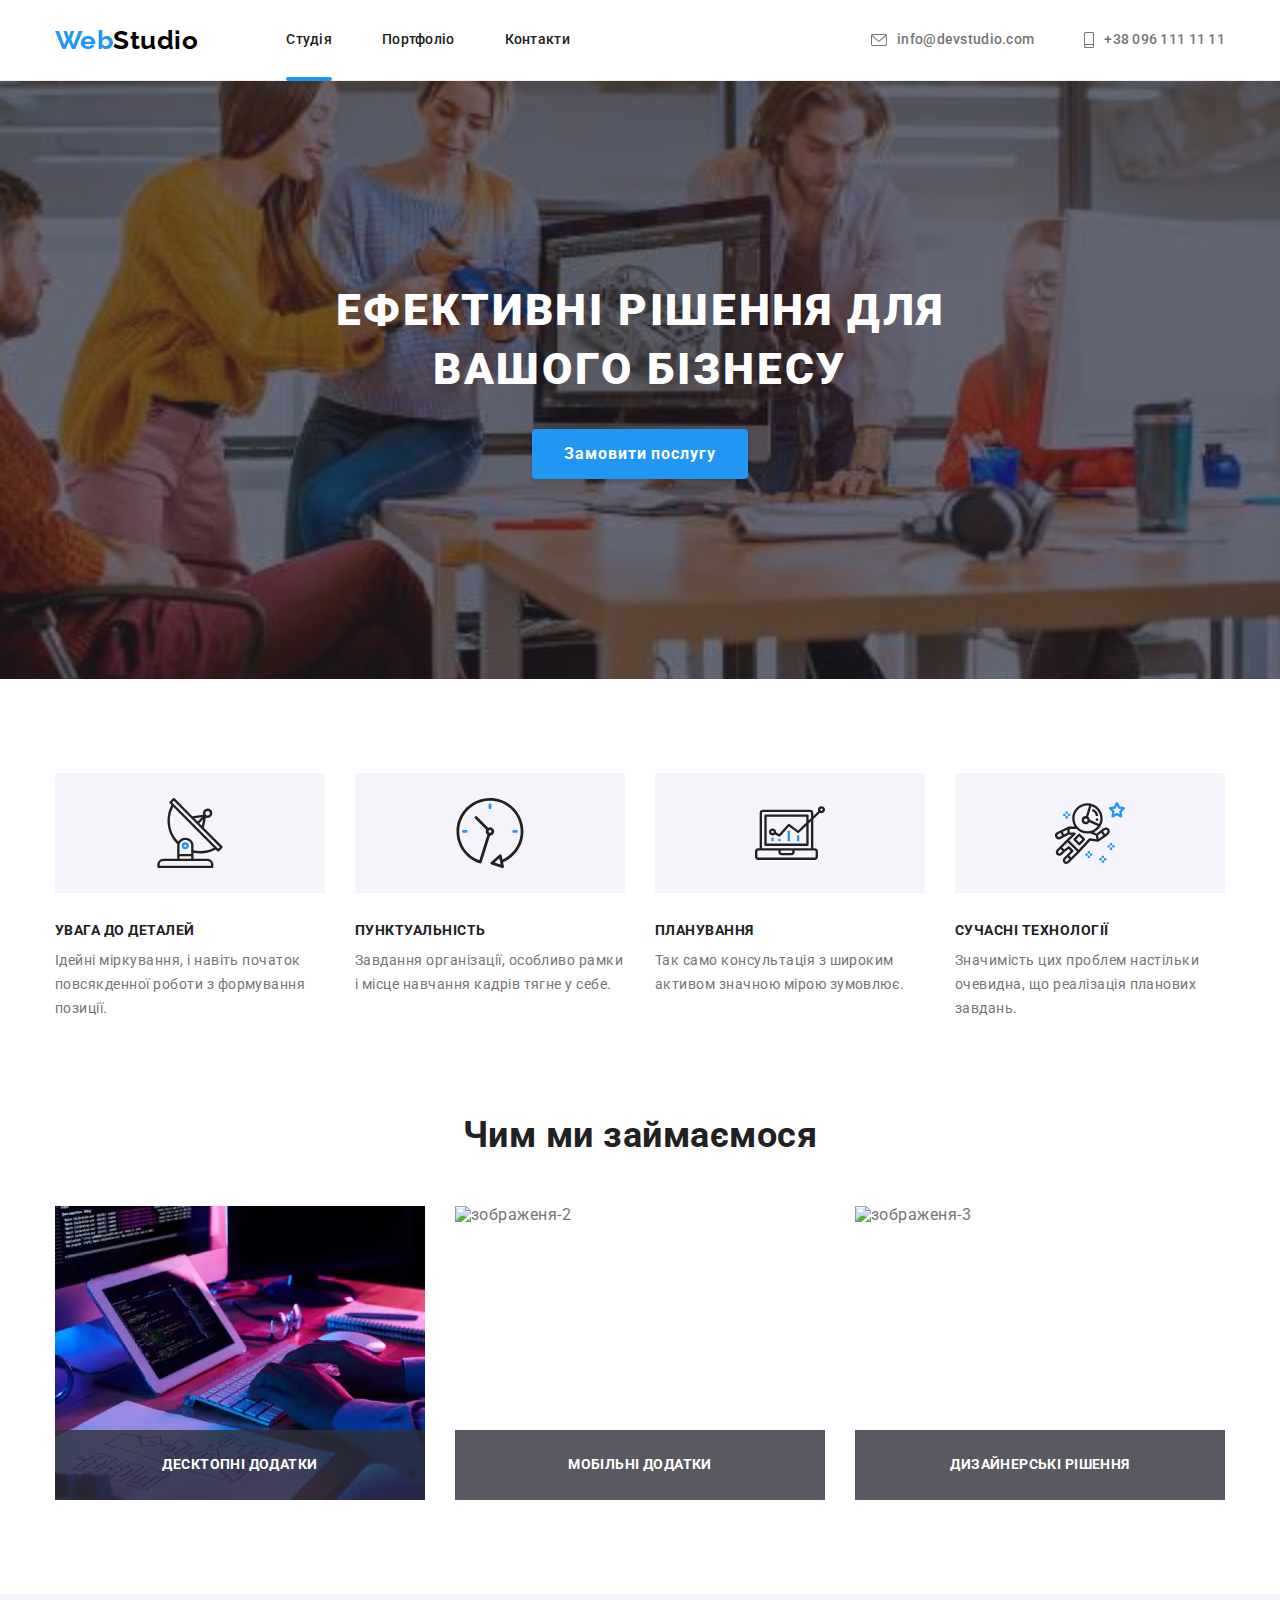
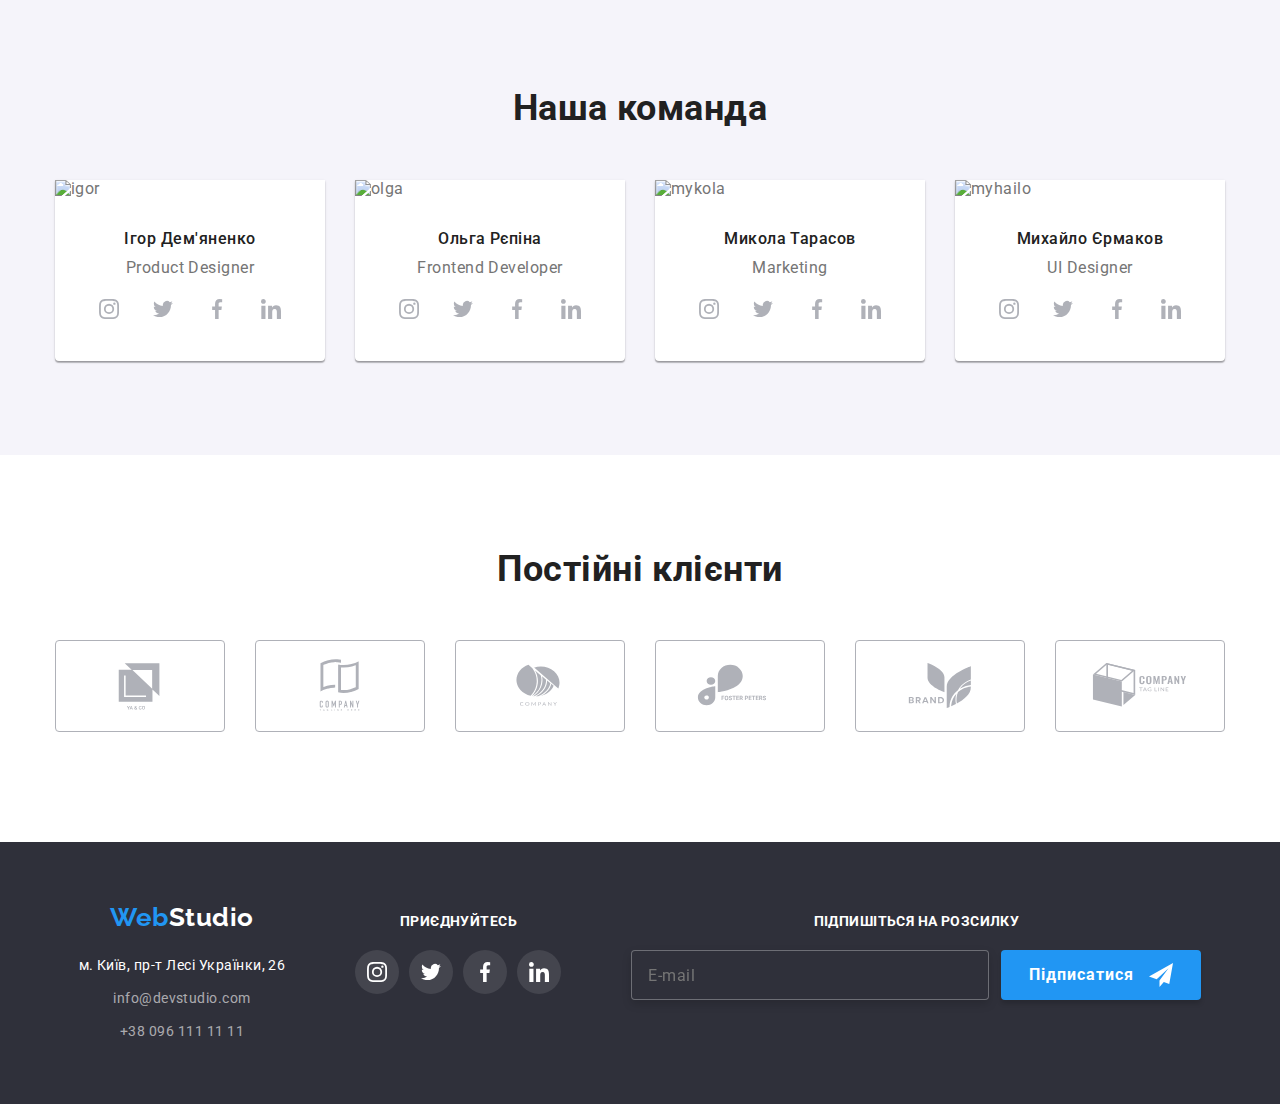
==== commit 34aed32c: "update" ====
--- a/index.html
+++ b/index.html
@@ -136,14 +136,16 @@
                     <li>
                         <div class="about-section__container">
                           <picture>
-                            <!-- <source srcset="./images/image1-desk.webp    1x,./images/image1-desk@2x.webp 2x" media="(min-width: 1200px)" type="image/webp"> -->
-                            <source srcset="./images/about-section/" media="" />
-                            <source srcset="" media="" />
-                            <source srcset="" media="" />
-                            <source srcset="" media="" />
-                            <img src="./images/img-1.jpg" alt="зображеня-1">
+                            <source srcset="../images/about-section/image1-desk.webp 1x, ../images/about-section/image1-desk@2x.webp 2x " media="(min-width: 1200px)" type="image/webp"/>
+                        
+                            <source srcset="../images/about-section/image1-desk.jpg 1x, ../images/about-section/image1-desk@2x.jpg 2x" media="(min-width: 1200px)"/>
+                             <source srcset="../images/about-section/image1-tab.webp 1x, ../images/about-section/image1-tab@2x.webp 2x" media="(min-width: 768px)" type="image/webp"/>
+                             <source srcset="../images/about-section/image1-tab.jpg 1x, ../images/about-section/image1-tab@2x.jpg 2x " media="(min-width: 768px)"/>
+                              <source srcset="../images/about-section/image1.webp 1x, ../images/about-section/image1@2x.webp 2x" media="(max-width: 767px)" type="image/webp"/>
+                              <source srcset="../images/about-section/image1.jpg 1x, ../images/about-section/image1@2x.jpg 2x" media="(max-width: 767px)"/>
+                              <img src="../images/about-section/image1-desk.jpg" alt="retina picture" class="team-mate__img"/>
                           </picture>
-                            
+                        
                             <p class="about-section__text">Десктопні додатки</p>
                         </div>
                     </li>
--- a/css/main.min.css
+++ b/css/main.min.css
@@ -1 +1 @@
-:root{--primary-text-color: #757575;--title-text-color: #212121;--accent-color: #2196F3;--second-background-color: #2F303A;--first-boby-color: #F5F5F5;--second-body-color: #F5F4FA;--white-color: #FFFFFF;--black-color: #000000;--column-gap: 30px;--margin-none: 0px;--icons-color: #AFB1B8}body{font-family:Roboto,sans-serif;color:var(--primary-text-color);background-color:var(--white-color);letter-spacing:.03em}p{margin:var(--margin-none)}img{display:block;max-width:100%;height:auto}h1,h2,h3,h4,h5,h6{margin:var(--margin-none)}ul,ol{list-style:none;padding-left:0px}a{text-decoration:none;color:inherit;transition:color 250ms cubic-bezier(0.4, 0, 0.2, 1)}a:hover,a:focus{color:var(--accent-color)}.section{padding-top:60px;padding-bottom:60px}@media screen and (min-width: 1200px){.section{padding-top:94px;padding-bottom:94px}}.title{color:var(--title-text-color);font-weight:700;font-size:36px;line-height:1.16;margin-bottom:50px;text-align:center}.container{padding-left:15px;padding-right:15px;align-items:center;margin-left:auto;margin-right:auto}@media screen and (min-width: 480px){.container{width:480px}}@media screen and (min-width: 768px){.container{width:768px}}@media screen and (min-width: 1200px){.container{width:1200px}}.visually-hidden{position:absolute;white-space:nowrap;width:1px;height:1px;overflow:hidden;border:0;padding:0;clip:rect(0 0 0 0);clip-path:inset(50%);margin:-1px}.header{background-color:var(--white-color);font-weight:500;border-bottom:solid 1px #ececec;position:relative}.header__container{display:flex;justify-content:space-between}@media screen and (min-width: 768px){.header__container{column-gap:88px;flex-basis:calc((100% - 88px)/2)}}.header-menu__container{display:none}@media screen and (min-width: 768px){.header-menu__container{display:flex;width:100%;justify-content:space-between;align-items:center}}@media screen and (max-width: 768px){.mobile-menu__button--open{display:inline-flex;margin:var(--margin-none);padding:0;border:none;background-color:rgba(0,0,0,0);width:40px;height:40px}}@media screen and (min-width: 768px){.mobile-menu__button--open{display:none}}.logo__link{font-family:Raleway,sans-serif;font-weight:700;color:var(--black-color)}@media screen and (max-width: 1200px){.logo__link{font-size:24px;line-height:1.16;padding:16px 0}}@media screen and (min-width: 1200px){.logo__link{font-size:26px;line-height:1.19}}.logo{color:var(--accent-color)}.logo__link--inverse{font-family:Raleway,sans-serif;font-weight:700;padding:0px}@media screen and (max-width: 1200px){.logo__link--inverse{font-size:24px;line-height:1.16}}@media screen and (min-width: 1200px){.logo__link--inverse{font-size:26px;line-height:1.19}}.navigation{font-weight:500;font-size:14px;line-height:1.14;letter-spacing:.02em;color:var(--title-text-color)}.navigation__list{display:flex;align-items:center;justify-content:center;margin:var(--margin-none)}.navigation__item{margin-right:50px;position:relative;text-align:center}.navigation__item:last-child{margin-right:var(--margin-none)}.navigation__link{padding-top:32px;padding-bottom:32px;display:block}.navigation__link--active::after{content:"";color:var(--accent-color);position:absolute;left:0;bottom:-1px;display:block;width:100%;height:4px;background-color:var(--accent-color);border-radius:2px;margin:var(--margin-none)}.header__contacts{list-style:none;padding-left:0px;padding:0px;margin:var(--margin-none);color:var(--primary-text-color);fill:currentColor;display:flex}@media screen and (min-width: 768px){.header__contacts{flex-direction:column}}@media screen and (min-width: 1200px){.header__contacts{flex-direction:row;margin-left:auto}}.contacts__item{display:flex;align-items:center;justify-content:baseline}@media screen and (min-width: 768px){.contacts__item+.contacts__item{margin-left:0}}@media screen and (min-width: 1200px){.contacts__item+.contacts__item{margin-left:50px}}.contacts__link{display:flex;align-items:center;text-decoration:none;color:var(--primary-text-color);font-size:14px;line-height:1.14;letter-spacing:.02em;font-weight:500;fill:currentColor;transition:color 250ms cubic-bezier(0.4, 0, 0.2, 1),fill 250ms cubic-bezier(0.4, 0, 0.2, 1)}.contacts__link:hover,.contacts__link :focus{color:var(--accent-color);fill:var(--accent-color)}.contact__icon{margin-right:10px;fill:currentColor}@media screen and (max-width: 768px){.contact__icon{display:none}}.contact__icon:hover,.contact__icon :focus{fill:var(--accent-color)}.mobile-menu{opacity:0;pointer-events:none;background-color:var(--white-color);position:fixed;top:0;left:0;width:100%;height:100%;z-index:100;letter-spacing:.02em;visibility:hidden;transform:scale(1)}.mobile-menu.is-open{visibility:visible;opacity:1;transition:opasity 250ms cubic-bezier(0.4, 0, 0.2, 1)}.mobile-menu__container{display:flex;flex-direction:column;justify-content:space-between;padding-top:48px;padding-left:40px;height:100%}@media screen and (max-width: 768px){.mobile-menu__button--close{display:inline-flex;margin:var(--margin-none);border:none;background-color:rgba(0,0,0,0);width:40px;height:40px;position:absolute;top:0;right:15px;fill:currentcolor;line-height:0}.mobile-menu__button--close:hover,.mobile-menu__button--close:focus{fill:var(--accent-color)}}.mobile-menu--position{width:100%;display:flex;flex-direction:column}.mobile-menu__mobile-navigation{margin:var(--margin-none);font-weight:500;font-size:40px;line-height:1.17;width:100%;letter-spacing:.02em;color:var(--title-text-color)}.mobile-navigation__list-navigation{margin:var(--margin-none)}.list-navigation__item+.list-navigation__item{margin-top:32px}.list-navigation__link--active{color:var(--accent-color)}.mobile-menu__contact-list-mobile{margin:var(--margin-none);width:100%}.contact-list-mobile__item+.contact-list-mobile__item{margin-top:32px}.contact-list-mobile__tel{display:block;font-size:34px;line-height:1.17;letter-spacing:.02em;color:var(--accent-color);text-align:start;width:100%}.contact-list-mobile__mail{font-size:24px;line-height:1.16;letter-spacing:.02em}.mobile-menu__social-media-list{display:flex;flex-wrap:wrap;width:100%;margin-top:64px;margin-bottom:48px;font-size:18px;line-height:1.22;letter-spacing:.02em;color:var(--accent-color)}.social-media__item{display:flex}.social-media__item:not(:last-child)::after{content:"";display:block;width:1px;height:22px;margin:var(--margin-none);background-color:rgba(33,33,33,.2);margin:0 10px}.hero{background-image:linear-gradient(to right, rgba(47, 48, 58, 0.4), rgba(47, 48, 58, 0.4)),url(../images/hero.jpg);background-repeat:no-repeat;background-size:cover;background-position:center;flex-direction:column;text-align:center}@media screen and (max-width: 1200px){.hero{padding:118px 0}}@media screen and (min-width: 1200px){.hero{padding:200px 0;max-width:1600px;margin:0 auto}}.hero__title{color:var(--white-color);font-weight:900;letter-spacing:.06em;text-transform:uppercase;margin-left:auto;margin-right:auto}@media screen and (max-width: 1200px){.hero__title{font-size:26px;line-height:1.62}}@media screen and (min-width: 1200px){.hero__title{font-size:44px;line-height:1.34}}.hero__button{font-family:"Roboto",sans-serif;font-weight:700;font-size:16px;line-height:1.88;letter-spacing:.06em;color:var(--white-color);background-color:var(--accent-color);box-shadow:0px 4px 4px rgba(0,0,0,.15);cursor:pointer;border:0;border-radius:4px;margin-top:var(--column-gap);padding:10px 32px;transition:background-color 250ms cubic-bezier(0.4, 0, 0.2, 1)}@media screen and (max-width: 1200px){.hero__button{padding:10px 24px}}.hero__button:hover,.hero__button:focus{background-color:#188ce8}@media screen and (min-width: 768px)and (max-width: 1200px){.benefits-list{display:flex;flex-wrap:wrap;gap:30px;margin:var(--margin-none)}}@media screen and (min-width: 1200px){.benefits-list{display:flex;margin:var(--margin-none)}}@media screen and (max-width: 768px){.benefits__item+.benefits__item{margin-top:var(--column-gap)}}@media screen and (min-width: 768px){.benefits__item{flex-basis:calc((100% - 30px)/2)}}@media screen and (min-width: 1200px){.benefits__item{width:calc((100% - 90px)/4);margin-right:30px}.benefits__item:last-child{margin-right:var(--margin-none)}}.benefits__icon{display:flex;justify-content:center;background-color:var(--second-body-color);margin-bottom:30px;height:120px;align-items:center}.benefits__titles{color:var(--title-text-color);font-weight:700;font-size:14px;line-height:1.14;text-transform:uppercase;margin-top:var(--margin-none);margin-bottom:10px}@media screen and (max-width: 768px){.benefits__titles{text-align:center}}.benefits__text{font-size:14px;line-height:1.71;margin-bottom:30px;margin:var(--margin-none)}.about-section{padding-top:0}@media screen and (max-width: 1200px){.about-section{display:none}}.about-section__gallery{display:flex;margin:var(--margin-none);column-gap:var(--column-gap)}.about-section__container{position:relative}.about-section__text{position:absolute;width:100%;height:70px;bottom:0;display:flex;justify-content:center;align-items:center;font-weight:700;font-size:14px;line-height:1.14;-align:center;letter-spacing:.03em;text-transform:uppercase;color:var(--white-color);background-color:rgba(47,48,58,.8)}.team{background-color:var(--second-body-color)}.team__list{display:flex;margin:var(--margin-none)}@media screen and (max-width: 768px){.team__list{flex-direction:column;gap:30px}}@media screen and (min-width: 768px)and (max-width: 1200px){.team__list{flex-wrap:wrap;gap:30px}}.team__item{background-color:var(--white-color);border-radius:0px 0px 4px 4px;box-shadow:0px 1px 3px rgba(0,0,0,.12),0px 1px 1px rgba(0,0,0,.14),0px 2px 1px rgba(0,0,0,.2)}.team__item:last-child{margin-right:var(--margin-none)}@media screen and (max-width: 768px){.team__item{max-width:450px;margin:var(--margin-none)}}@media screen and (min-width: 768px){.team__item{width:calc((100% - 30px)/2)}}@media screen and (min-width: 1200px){.team__item{width:calc((100% - 90px)/4);margin-right:30px}}.team__description{padding-top:30px;padding-bottom:30px}.team__titles{color:var(--title-text-color);font-weight:500;font-size:16px;line-height:1.19;margin:var(--margin-none);margin-bottom:10px;text-align:center}.team__profession{font-size:16px;line-height:1.19;margin:var(--margin-none);text-align:center}.team__contact{margin:var(--margin-none);display:flex;column-gap:10px;justify-content:center;margin-top:10px}.team__link{text-decoration:none;width:44px;height:44px;display:flex;align-items:center;justify-content:center;color:var(--icons-color);fill:currentColor;border-radius:50%;transition:fill 250ms cubic-bezier(0.4, 0, 0.2, 1),background-color 250ms cubic-bezier(0.4, 0, 0.2, 1)}.team__link:hover,.team__link:focus{background-color:var(--accent-color);fill:var(--white-color)}.clients__list{display:flex;flex-wrap:wrap;gap:30px}.clients__item{color:var(--icons-color);fill:currentColor}@media screen and (max-width: 768px){.clients__item{flex-basis:calc((100% - 30px)/2)}}@media screen and (min-width: 768px){.clients__item{flex-basis:calc((100% - 60px)/3)}}@media screen and (min-width: 1200px){.clients__item{flex-basis:calc((100% - 150px)/6)}}.clients__link{height:92px;border:1px solid #afb1b8;border-radius:4px;display:flex;align-items:center;justify-content:center;transition:color 250ms cubic-bezier(0.4, 0, 0.2, 1),border 250ms cubic-bezier(0.4, 0, 0.2, 1)}.clients__link:hover,.clients__link:focus{color:var(--accent-color);border:1px solid var(--accent-color)}.clients__icon{fill:currentColor}.butttons-list{list-style:none;display:flex;column-gap:8px;padding-left:0px;justify-content:flex-start;margin-bottom:var(--margin-none);margin-top:var(--margin-none)}@media screen and (max-width: 768px){.butttons-list{flex-wrap:wrap;width:100%}}@media screen and (min-width: 768px){.butttons-list{justify-content:center}}.butttons-list__button{font-family:"Roboto",sans-serif;font-weight:500;font-size:16px;line-height:1.62;background-color:var(--second-body-color);color:var(--title-text-color);cursor:pointer;border-radius:4px;border:0px;padding:6px 22px;min-width:74px;transition:color 250ms cubic-bezier(0.4, 0, 0.2, 1),background-color 250ms cubic-bezier(0.4, 0, 0.2, 1),box-shadow 250ms cubic-bezier(0.4, 0, 0.2, 1)}.butttons-list__button:hover,.butttons-list__button:focus{background-color:var(--accent-color);color:var(--white-color);box-shadow:0px 3px 1px rgba(0,0,0,.1),0px 1px 2px rgba(0,0,0,.08),0px 2px 2px rgba(0,0,0,.12)}.butttons-list__button--active{background-color:var(--accent-color);color:var(--white-color);box-shadow:0px 3px 1px rgba(0,0,0,.1),0px 1px 2px rgba(0,0,0,.08),0px 2px 2px rgba(0,0,0,.12)}.products{margin-top:50px;display:flex}@media screen and (max-width: 768px){.products{flex-direction:column;gap:30px;align-items:center}}@media screen and (max-width: 1200px){.products{flex-wrap:wrap;gap:30px}}@media screen and (min-width: 1200px){.products{flex-wrap:wrap;margin-right:calc(-1*var(--column-gap));margin-bottom:calc(-1*var(--column-gap))}}@media screen and (max-width: 768px){.products__item{max-width:450px}}@media screen and (max-width: 768px){.products__item{flex-basis:calc((100% - 30px)/2)}}@media screen and (min-width: 1200px){.products__item{width:calc(33.3333333333% - var(--column-gap));margin-right:var(--column-gap);margin-bottom:var(--column-gap)}.products__item:nth-child(3n){margin-right:var(--margin-none)}}.products__link{text-decoration:none;color:var(--primary-text-color);font-size:16px;line-height:1.87;margin:var(--margin-none);display:block;transition:box-shadow 250ms cubic-bezier(0.4, 0, 0.2, 1)}@media screen and (max-width: 1200px){.products__link{display:flex;flex-direction:column}}.products__link:hover,.products__link:focus{box-shadow:0px 1px 1px rgba(0,0,0,.12),0px 4px 4px rgba(0,0,0,.06),1px 4px 6px rgba(0,0,0,.16)}.products__tumb{position:relative;overflow:hidden}.tumb__owerlay{position:absolute;display:flex;width:100%;height:294px;align-items:center;padding-left:24px;padding-right:24px;top:0;left:0;transform:translateY(100%);font-size:18px;line-height:1.56;letter-spacing:.03em;color:var(--white-color);background-color:rgba(33,150,243,.9);transition:transform 250ms cubic-bezier(0.4, 0, 0.2, 1)}.products__link:hover .tumb__owerlay,.products__link:focus .tumb__owerlay{transform:translateY(0)}.products__description{padding:20px 24px;flex-grow:1;width:370px;border-bottom:1px solid #eee;border-left:1px solid #eee;border-right:1px solid #eee;color:var(--primary-text-color)}.description__title{font-weight:700;font-size:18px;line-height:2;letter-spacing:.06em;color:var(--title-text-color);margin:var(--margin-none);margin-bottom:4px}.backdrop{position:fixed;top:0;left:0;width:100%;height:100%;background:rgba(0,0,0,.2);opacity:1;transition:opasity 250ms cubic-bezier(0.4, 0, 0.2, 1)}.backdrop.is-hidden{opacity:0;pointer-events:none}.modal{position:absolute;display:flex;flex-direction:column;padding:40px;transition:transform 250ms cubic-bezier(0.4, 0, 0.2, 1);background:#fff;color:var(--black-color);box-shadow:0px 1px 3px rgba(0,0,0,.12),0px 1px 1px rgba(0,0,0,.14),0px 2px 1px rgba(0,0,0,.2);border-radius:4px;transform:translate(-50%, -50%) scale(1)}@media screen and (max-width: 768px){.modal{max-width:450px;top:93px;left:15px;right:15px;transform:scale(1)}}@media screen and (min-width: 768px){.modal{min-width:450px;max-width:528px;min-height:581px;top:50%;left:50%}}.backdrop.is-hidden .modal{transform:translate(-50%, -50%) scale(1.25)}.modal__button{position:absolute;right:8px;top:8px;cursor:pointer;width:30px;height:30px;padding:var(--margin-none);background:var(--white-color);border:1px solid rgba(0,0,0,.1);border-radius:50%;color:var(--black-color);fill:currentColor;transition:color 250ms cubic-bezier(0.4, 0, 0.2, 1)}.modal__button:hover,.modal__button:focus{color:var(--accent-color)}.modal__title{margin-bottom:12px;text-align:center;font-weight:700;font-size:20px;line-height:1.15;letter-spacing:.03em}.modal__input{display:flex;flex-direction:column;position:relative;margin-bottom:10px;font-size:12px;line-height:1.66;letter-spacing:.01em;color:var(--primary-text-color);transition:fill 250ms cubic-bezier(0.4, 0, 0.2, 1)}.modal__input:hover,.modal__input:focus-within{fill:var(--accent-color)}.modal__input--margin{margin-bottom:0}.input__label{font-size:12px;line-height:1.16;letter-spacing:.01em;margin-bottom:4px}.modal__input--position{position:relative}.input__form{display:block;width:100%;resize:none;border:1px solid rgba(33,33,33,.2);border-radius:4px;height:40px;padding:12px 42px;fill:currentColor;transition:border 250ms cubic-bezier(0.4, 0, 0.2, 1)}.input__form:hover,.input__form:focus{border:1px solid var(--accent-color);outline:none}.input__form--settings-textarea{margin-top:4px;padding-left:16px;resize:none;width:100%;height:120px;color:rgba(117,117,117,.5)}.input__icon{position:absolute;top:50%;left:12px;transform:translateY(-50%);width:18px;height:18px}.modal__agreement{margin-top:20px;position:relative;display:flex;flex-direction:column;align-items:center}.agreement__title{display:block;margin-left:8px;padding-left:15px;line-height:1.71;letter-spacing:.03em;color:var(--primary-text-color)}@media screen and (max-width: 1200px){.agreement__title{font-size:12px}}@media screen and (min-width: 1200px){.agreement__title{font-size:14px}}.agreement__title--margin{margin-bottom:30px}.checkbox__icon{display:inline-block;position:absolute;top:5px;width:16px;height:15px;border:2px solid var(--title-text-color);border-radius:2px;transition:background-color 250ms cubic-bezier(0.4, 0, 0.2, 1)}.checkbox:checked+.checkbox__icon{background-color:var(--accent-color);background-image:url(../images/icon\ check.svg);background-size:contain;background-origin:border-box;border-color:var(--accent-color)}.checkbox:focus+.checkbox__icon{border-color:var(--accent-color)}.agreement__link{text-decoration:underline;line-height:1.71;letter-spacing:.03em;color:var(--accent-color)}@media screen and (max-width: 1200px){.agreement__link{font:size 12px}}@media screen and (min-width: 1200px){.agreement__link{font:size 14px}}.agreement__link:hover{text-decoration:none}.modal__button--send{width:200px;height:50px;padding:0;background-color:var(--accent-color);box-shadow:0px 4px 4px rgba(0,0,0,.15);border-radius:4px;border:none;font-weight:700;font-size:16px;line-height:1.88;text-align:center;letter-spacing:.06em;color:var(--white-color);cursor:pointer;transition:background-color 250ms cubic-bezier(0.4, 0, 0.2, 1)}.send-button:hover,.send-button:focus{background:#188ce8}.footer{background-color:var(--second-background-color);color:var(--white-color);font-size:14px;line-height:1.71;padding-top:60px;padding-bottom:60px}.footer--container{display:flex}@media screen and (max-width: 768px){.footer--container{flex-direction:column;text-align:center}}@media screen and (min-width: 768px){.footer--container{flex-wrap:wrap;text-align:center;justify-content:center}}@media screen and (min-width: 1200px){.footer--container{column-gap:70px;align-items:baseline}}.footer__content{display:flex;margin-bottom:60px}@media screen and (max-width: 768px){.footer__content{flex-direction:column}}@media screen and (min-width: 768px){.footer__content{column-gap:165px;margin-left:auto;margin-right:auto}}@media screen and (min-width: 1200px){.footer__content{column-gap:70px;margin:0;align-items:baseline}}.address{font-style:normal;margin-top:20px;padding:0px}@media screen and (max-width: 768px){.address{margin-bottom:60px}}.address__list{list-style:none;padding:0px;margin:0px}.address__item:not(:last-child){margin-bottom:9px}.address__link{color:rgba(255,255,255,.6);padding:0px}.join__container{display:flex;flex-direction:column}@media screen and (max-width: 768px){.join__container{justify-content:center;align-items:center}}.join{text-transform:uppercase;font-weight:700;font-size:14px;line-height:1.14;letter-spacing:.03em;color:var(--white-color)}.join__contact-list{margin:var(--margin-none);display:flex;column-gap:10px;justify-content:center;margin-top:20px}.join__link{text-decoration:none;display:flex;align-items:center;justify-content:center;color:var(--white-color);fill:currentColor;background-color:rgba(255,255,255,.1);border-radius:50%;width:44px;height:44px;transition:background-color 250ms cubic-bezier(0.4, 0, 0.2, 1),fill 250ms cubic-bezier(0.4, 0, 0.2, 1),border-radius 250ms cubic-bezier(0.4, 0, 0.2, 1)}.join__link:hover,.join__link:focus{background-color:var(--accent-color);fill:var(--white-color);border-radius:50%}@media screen and (max-width: 768px){.footer-form--container{flex-direction:column;justify-content:center;align-items:center;text-align:center}}.footer-form__title{margin-bottom:20px;font-weight:700;font-size:14px;line-height:1.14;letter-spacing:.03em;text-transform:uppercase}.footer-form__input--container{display:flex;flex-direction:column}@media screen and (min-width: 1200px){.footer-form__input--container{flex-direction:row}}.footer-form__input{height:50px;padding:15px 16px;font-size:16px;line-height:1.25;letter-spacing:.03em;background-color:var(--second-background-color);color:rgba(255,255,255,.6);border:1px solid rgba(255,255,255,.3);filter:drop-shadow(0px 4px 4px rgba(0, 0, 0, 0.15));border-radius:4px}@media screen and (max-width: 768px){.footer-form__input{width:100%}}@media screen and (min-width: 768px){.footer-form__input{width:450px}}@media screen and (min-width: 1200px){.footer-form__input{width:358px}}.footer-form__button{display:flex;align-items:center;text-align:center;justify-content:space-between;cursor:pointer;padding:10px 28px;width:200px;height:50px;font-weight:700;font-size:16px;line-height:1.88;letter-spacing:.06em;color:var(--white-color);background-color:var(--accent-color);box-shadow:0px 4px 4px rgba(0,0,0,.15);border-radius:4px;border:0px}@media screen and (max-width: 1200px){.footer-form__button{margin-top:20px;margin-left:auto;margin-right:auto}}@media screen and (min-width: 1200px){.footer-form__button{margin-left:12px}}/*# sourceMappingURL=main.min.css.map */+:root{--primary-text-color: #757575;--title-text-color: #212121;--accent-color: #2196F3;--second-background-color: #2F303A;--first-boby-color: #F5F5F5;--second-body-color: #F5F4FA;--white-color: #FFFFFF;--black-color: #000000;--column-gap: 30px;--margin-none: 0px;--icons-color: #AFB1B8}body{font-family:Roboto,sans-serif;color:var(--primary-text-color);background-color:var(--white-color);letter-spacing:.03em}p{margin:var(--margin-none)}img{display:block;max-width:100%;height:auto}h1,h2,h3,h4,h5,h6{margin:var(--margin-none)}ul,ol{list-style:none;padding-left:0px}a{text-decoration:none;color:inherit;transition:color 250ms cubic-bezier(0.4, 0, 0.2, 1)}a:hover,a:focus{color:var(--accent-color)}.section{padding-top:60px;padding-bottom:60px}@media screen and (min-width: 1200px){.section{padding-top:94px;padding-bottom:94px}}.title{color:var(--title-text-color);font-weight:700;font-size:36px;line-height:1.16;margin-bottom:50px;text-align:center}.container{padding-left:15px;padding-right:15px;align-items:center;margin-left:auto;margin-right:auto}@media screen and (min-width: 480px){.container{width:480px}}@media screen and (min-width: 768px){.container{width:768px}}@media screen and (min-width: 1200px){.container{width:1200px}}.visually-hidden{position:absolute;white-space:nowrap;width:1px;height:1px;overflow:hidden;border:0;padding:0;clip:rect(0 0 0 0);clip-path:inset(50%);margin:-1px}.header{background-color:var(--white-color);font-weight:500;border-bottom:solid 1px #ececec;position:relative}.header__container{display:flex;justify-content:space-between}@media screen and (min-width: 768px){.header__container{column-gap:88px;flex-basis:calc((100% - 88px)/2)}}.header-menu__container{display:none}@media screen and (min-width: 768px){.header-menu__container{display:flex;width:100%;justify-content:space-between;align-items:center}}@media screen and (max-width: 768px){.mobile-menu__button--open{display:inline-flex;margin:var(--margin-none);padding:0;border:none;background-color:rgba(0,0,0,0);width:40px;height:40px}}@media screen and (min-width: 768px){.mobile-menu__button--open{display:none}}.logo__link{font-family:Raleway,sans-serif;font-weight:700;color:var(--black-color)}@media screen and (max-width: 1200px){.logo__link{font-size:24px;line-height:1.16;padding:16px 0}}@media screen and (min-width: 1200px){.logo__link{font-size:26px;line-height:1.19}}.logo{color:var(--accent-color)}.logo__link--inverse{font-family:Raleway,sans-serif;font-weight:700;padding:0px}@media screen and (max-width: 1200px){.logo__link--inverse{font-size:24px;line-height:1.16}}@media screen and (min-width: 1200px){.logo__link--inverse{font-size:26px;line-height:1.19}}.navigation{font-weight:500;font-size:14px;line-height:1.14;letter-spacing:.02em;color:var(--title-text-color)}.navigation__list{display:flex;align-items:center;justify-content:center;margin:var(--margin-none)}.navigation__item{margin-right:50px;position:relative;text-align:center}.navigation__item:last-child{margin-right:var(--margin-none)}.navigation__link{padding-top:32px;padding-bottom:32px;display:block}.navigation__link--active::after{content:"";color:var(--accent-color);position:absolute;left:0;bottom:-1px;display:block;width:100%;height:4px;background-color:var(--accent-color);border-radius:2px;margin:var(--margin-none)}.header__contacts{list-style:none;padding-left:0px;padding:0px;margin:var(--margin-none);color:var(--primary-text-color);fill:currentColor;display:flex}@media screen and (min-width: 768px){.header__contacts{flex-direction:column}}@media screen and (min-width: 1200px){.header__contacts{flex-direction:row;margin-left:auto}}.contacts__item{display:flex;align-items:center;justify-content:baseline}@media screen and (min-width: 768px){.contacts__item+.contacts__item{margin-left:0}}@media screen and (min-width: 1200px){.contacts__item+.contacts__item{margin-left:50px}}.contacts__link{display:flex;align-items:center;text-decoration:none;color:var(--primary-text-color);font-size:14px;line-height:1.14;letter-spacing:.02em;font-weight:500;fill:currentColor;transition:color 250ms cubic-bezier(0.4, 0, 0.2, 1),fill 250ms cubic-bezier(0.4, 0, 0.2, 1)}.contacts__link:hover,.contacts__link :focus{color:var(--accent-color);fill:var(--accent-color)}.contact__icon{margin-right:10px;fill:currentColor}@media screen and (max-width: 768px){.contact__icon{display:none}}.contact__icon:hover,.contact__icon :focus{fill:var(--accent-color)}.mobile-menu{opacity:0;pointer-events:none;background-color:var(--white-color);position:fixed;top:0;left:0;width:100%;height:100%;z-index:100;letter-spacing:.02em;visibility:hidden;transform:scale(1)}.mobile-menu.is-open{visibility:visible;opacity:1;transition:opasity 250ms cubic-bezier(0.4, 0, 0.2, 1)}.mobile-menu__container{display:flex;flex-direction:column;justify-content:space-between;padding-top:48px;padding-left:40px;height:100%}@media screen and (max-width: 768px){.mobile-menu__button--close{display:inline-flex;margin:var(--margin-none);border:none;background-color:rgba(0,0,0,0);width:40px;height:40px;position:absolute;top:0;right:15px;fill:currentcolor;line-height:0}.mobile-menu__button--close:hover,.mobile-menu__button--close:focus{fill:var(--accent-color)}}.mobile-menu--position{width:100%;display:flex;flex-direction:column}.mobile-menu__mobile-navigation{margin:var(--margin-none);font-weight:500;font-size:40px;line-height:1.17;width:100%;letter-spacing:.02em;color:var(--title-text-color)}.mobile-navigation__list-navigation{margin:var(--margin-none)}.list-navigation__item+.list-navigation__item{margin-top:32px}.list-navigation__link--active{color:var(--accent-color)}.mobile-menu__contact-list-mobile{margin:var(--margin-none);width:100%}.contact-list-mobile__item+.contact-list-mobile__item{margin-top:32px}.contact-list-mobile__tel{display:block;font-size:34px;line-height:1.17;letter-spacing:.02em;color:var(--accent-color);text-align:start;width:100%}.contact-list-mobile__mail{font-size:24px;line-height:1.16;letter-spacing:.02em}.mobile-menu__social-media-list{display:flex;flex-wrap:wrap;width:100%;margin-top:64px;margin-bottom:48px;font-size:18px;line-height:1.22;letter-spacing:.02em;color:var(--accent-color)}.social-media__item{display:flex}.social-media__item:not(:last-child)::after{content:"";display:block;width:1px;height:22px;margin:var(--margin-none);background-color:rgba(33,33,33,.2);margin:0 10px}.hero{max-width:1600px;background-image:linear-gradient(to right, rgba(47, 48, 58, 0.4), rgba(47, 48, 58, 0.4)),url(../../images/hero-section/hero-mob.jpg);background-repeat:no-repeat;background-size:cover;background-position:center;flex-direction:column;text-align:center}@media screen and (max-width: 1200px){.hero{padding:118px 0}}@media screen and (min-width: 1200px){.hero{background-image:linear-gradient(to right, rgba(47, 48, 58, 0.4), rgba(47, 48, 58, 0.4)),url(../../images/hero-section/hero-mob.jpg);padding:200px 0;margin:0 auto}}@media screen and (min-device-pixel-ratio: 2)and (min-width: 1200px),screen and (min-resolution: 192dpi)and (min-width: 1200px),screen and (min-resolution: 2dppx)and (min-width: 1200px){.hero{background-image:linear-gradient(to right, rgba(47, 48, 58, 0.4), rgba(47, 48, 58, 0.4)),url(../../images/hero-section/hero-desk@2x.jpg)}}@media screen and (min-device-pixel-ratio: 2)and (min-width: 768px),screen and (min-resolution: 192dpi)and (min-width: 768px),screen and (min-resolution: 2dppx)and (min-width: 768px){.hero{background-image:linear-gradient(to right, rgba(47, 48, 58, 0.4), rgba(47, 48, 58, 0.4)),url(../../images/hero-section/hero-tab@2x.jpg)}}@media screen and (min-device-pixel-ratio: 2)and (max-width: 767px),screen and (min-resolution: 192dpi)and (max-width: 767px),screen and (min-resolution: 2dppx)and (max-width: 767px){.hero{background-image:linear-gradient(to right, rgba(47, 48, 58, 0.4), rgba(47, 48, 58, 0.4)),url(../../images/hero-section/hero-mob@2x.jpg)}}.hero__title{color:var(--white-color);font-weight:900;letter-spacing:.06em;text-transform:uppercase;margin-left:auto;margin-right:auto}@media screen and (max-width: 1200px){.hero__title{font-size:26px;line-height:1.62}}@media screen and (min-width: 1200px){.hero__title{font-size:44px;line-height:1.34;width:696px}}.hero__button{font-family:"Roboto",sans-serif;font-weight:700;font-size:16px;line-height:1.88;letter-spacing:.06em;color:var(--white-color);background-color:var(--accent-color);box-shadow:0px 4px 4px rgba(0,0,0,.15);cursor:pointer;border:0;border-radius:4px;margin-top:var(--column-gap);padding:10px 32px;transition:background-color 250ms cubic-bezier(0.4, 0, 0.2, 1)}@media screen and (max-width: 1200px){.hero__button{padding:10px 24px}}.hero__button:hover,.hero__button:focus{background-color:#188ce8}@media screen and (min-width: 768px)and (max-width: 1200px){.benefits-list{display:flex;flex-wrap:wrap;gap:30px;margin:var(--margin-none)}}@media screen and (min-width: 1200px){.benefits-list{display:flex;margin:var(--margin-none)}}@media screen and (max-width: 768px){.benefits__item+.benefits__item{margin-top:var(--column-gap)}}@media screen and (min-width: 768px){.benefits__item{flex-basis:calc((100% - 30px)/2)}}@media screen and (min-width: 1200px){.benefits__item{width:calc((100% - 90px)/4);margin-right:30px}.benefits__item:last-child{margin-right:var(--margin-none)}}.benefits__icon{display:flex;justify-content:center;background-color:var(--second-body-color);margin-bottom:30px;height:120px;align-items:center}.benefits__titles{color:var(--title-text-color);font-weight:700;font-size:14px;line-height:1.14;text-transform:uppercase;margin-top:var(--margin-none);margin-bottom:10px}@media screen and (max-width: 768px){.benefits__titles{text-align:center}}.benefits__text{font-size:14px;line-height:1.71;margin-bottom:30px;margin:var(--margin-none)}.about-section{padding-top:0}@media screen and (max-width: 1200px){.about-section{display:none}}.about-section__gallery{display:flex;margin:var(--margin-none);column-gap:var(--column-gap)}.about-section__container{position:relative}.about-section__text{position:absolute;width:100%;height:70px;bottom:0;display:flex;justify-content:center;align-items:center;font-weight:700;font-size:14px;line-height:1.14;-align:center;letter-spacing:.03em;text-transform:uppercase;color:var(--white-color);background-color:rgba(47,48,58,.8)}.team{background-color:var(--second-body-color)}.team__list{display:flex;margin:var(--margin-none)}@media screen and (max-width: 768px){.team__list{flex-direction:column;gap:30px}}@media screen and (min-width: 768px)and (max-width: 1200px){.team__list{flex-wrap:wrap;gap:30px}}.team__item{background-color:var(--white-color);border-radius:0px 0px 4px 4px;box-shadow:0px 1px 3px rgba(0,0,0,.12),0px 1px 1px rgba(0,0,0,.14),0px 2px 1px rgba(0,0,0,.2)}.team__item:last-child{margin-right:var(--margin-none)}@media screen and (max-width: 768px){.team__item{max-width:450px;margin:var(--margin-none)}}@media screen and (min-width: 768px){.team__item{width:calc((100% - 30px)/2)}}@media screen and (min-width: 1200px){.team__item{width:calc((100% - 90px)/4);margin-right:30px}}.team__description{padding-top:30px;padding-bottom:30px}.team__titles{color:var(--title-text-color);font-weight:500;font-size:16px;line-height:1.19;margin:var(--margin-none);margin-bottom:10px;text-align:center}.team__profession{font-size:16px;line-height:1.19;margin:var(--margin-none);text-align:center}.team__contact{margin:var(--margin-none);display:flex;column-gap:10px;justify-content:center;margin-top:10px}.team__link{text-decoration:none;width:44px;height:44px;display:flex;align-items:center;justify-content:center;color:var(--icons-color);fill:currentColor;border-radius:50%;transition:fill 250ms cubic-bezier(0.4, 0, 0.2, 1),background-color 250ms cubic-bezier(0.4, 0, 0.2, 1)}.team__link:hover,.team__link:focus{background-color:var(--accent-color);fill:var(--white-color)}.clients__list{display:flex;flex-wrap:wrap;gap:30px}.clients__item{color:var(--icons-color);fill:currentColor}@media screen and (max-width: 768px){.clients__item{flex-basis:calc((100% - 30px)/2)}}@media screen and (min-width: 768px){.clients__item{flex-basis:calc((100% - 60px)/3)}}@media screen and (min-width: 1200px){.clients__item{flex-basis:calc((100% - 150px)/6)}}.clients__link{height:92px;border:1px solid #afb1b8;border-radius:4px;display:flex;align-items:center;justify-content:center;transition:color 250ms cubic-bezier(0.4, 0, 0.2, 1),border 250ms cubic-bezier(0.4, 0, 0.2, 1)}.clients__link:hover,.clients__link:focus{color:var(--accent-color);border:1px solid var(--accent-color)}.clients__icon{fill:currentColor}.butttons-list{list-style:none;display:flex;column-gap:8px;padding-left:0px;justify-content:flex-start;margin-bottom:var(--margin-none);margin-top:var(--margin-none)}@media screen and (max-width: 768px){.butttons-list{flex-wrap:wrap;width:100%}}@media screen and (min-width: 768px){.butttons-list{justify-content:center}}.butttons-list__button{font-family:"Roboto",sans-serif;font-weight:500;font-size:16px;line-height:1.62;background-color:var(--second-body-color);color:var(--title-text-color);cursor:pointer;border-radius:4px;border:0px;padding:6px 22px;min-width:74px;transition:color 250ms cubic-bezier(0.4, 0, 0.2, 1),background-color 250ms cubic-bezier(0.4, 0, 0.2, 1),box-shadow 250ms cubic-bezier(0.4, 0, 0.2, 1)}.butttons-list__button:hover,.butttons-list__button:focus{background-color:var(--accent-color);color:var(--white-color);box-shadow:0px 3px 1px rgba(0,0,0,.1),0px 1px 2px rgba(0,0,0,.08),0px 2px 2px rgba(0,0,0,.12)}.butttons-list__button--active{background-color:var(--accent-color);color:var(--white-color);box-shadow:0px 3px 1px rgba(0,0,0,.1),0px 1px 2px rgba(0,0,0,.08),0px 2px 2px rgba(0,0,0,.12)}.products{margin-top:50px;display:flex}@media screen and (max-width: 768px){.products{flex-direction:column;gap:30px;align-items:center}}@media screen and (max-width: 1200px){.products{flex-wrap:wrap;gap:30px}}@media screen and (min-width: 1200px){.products{flex-wrap:wrap;margin-right:calc(-1*var(--column-gap));margin-bottom:calc(-1*var(--column-gap))}}@media screen and (max-width: 768px){.products__item{max-width:450px}}@media screen and (max-width: 768px){.products__item{flex-basis:calc((100% - 30px)/2)}}@media screen and (min-width: 1200px){.products__item{width:calc(33.3333333333% - var(--column-gap));margin-right:var(--column-gap);margin-bottom:var(--column-gap)}.products__item:nth-child(3n){margin-right:var(--margin-none)}}.products__link{text-decoration:none;color:var(--primary-text-color);font-size:16px;line-height:1.87;margin:var(--margin-none);display:block;transition:box-shadow 250ms cubic-bezier(0.4, 0, 0.2, 1)}@media screen and (max-width: 1200px){.products__link{display:flex;flex-direction:column}}.products__link:hover,.products__link:focus{box-shadow:0px 1px 1px rgba(0,0,0,.12),0px 4px 4px rgba(0,0,0,.06),1px 4px 6px rgba(0,0,0,.16)}.products__tumb{position:relative;overflow:hidden}.tumb__owerlay{position:absolute;display:flex;width:100%;height:294px;align-items:center;padding-left:24px;padding-right:24px;top:0;left:0;transform:translateY(100%);font-size:18px;line-height:1.56;letter-spacing:.03em;color:var(--white-color);background-color:rgba(33,150,243,.9);transition:transform 250ms cubic-bezier(0.4, 0, 0.2, 1)}.products__link:hover .tumb__owerlay,.products__link:focus .tumb__owerlay{transform:translateY(0)}.products__description{padding:20px 24px;flex-grow:1;width:370px;border-bottom:1px solid #eee;border-left:1px solid #eee;border-right:1px solid #eee;color:var(--primary-text-color)}.description__title{font-weight:700;font-size:18px;line-height:2;letter-spacing:.06em;color:var(--title-text-color);margin:var(--margin-none);margin-bottom:4px}.backdrop{position:fixed;top:0;left:0;width:100%;height:100%;background:rgba(0,0,0,.2);opacity:1;transition:opasity 250ms cubic-bezier(0.4, 0, 0.2, 1)}.backdrop.is-hidden{opacity:0;pointer-events:none}.modal{position:absolute;display:flex;flex-direction:column;padding:40px;transition:transform 250ms cubic-bezier(0.4, 0, 0.2, 1);background:#fff;color:var(--black-color);box-shadow:0px 1px 3px rgba(0,0,0,.12),0px 1px 1px rgba(0,0,0,.14),0px 2px 1px rgba(0,0,0,.2);border-radius:4px;transform:translate(-50%, -50%) scale(1)}@media screen and (max-width: 768px){.modal{max-width:450px;top:93px;left:15px;right:15px;transform:scale(1)}}@media screen and (min-width: 768px){.modal{min-width:450px;max-width:528px;min-height:581px;top:50%;left:50%}}.backdrop.is-hidden .modal{transform:translate(-50%, -50%) scale(1.25)}.modal__button{position:absolute;right:8px;top:8px;cursor:pointer;width:30px;height:30px;padding:var(--margin-none);background:var(--white-color);border:1px solid rgba(0,0,0,.1);border-radius:50%;color:var(--black-color);fill:currentColor;transition:color 250ms cubic-bezier(0.4, 0, 0.2, 1)}.modal__button:hover,.modal__button:focus{color:var(--accent-color)}.modal__title{margin-bottom:12px;text-align:center;font-weight:700;font-size:20px;line-height:1.15;letter-spacing:.03em}.modal__input{display:flex;flex-direction:column;position:relative;margin-bottom:10px;font-size:12px;line-height:1.66;letter-spacing:.01em;color:var(--primary-text-color);transition:fill 250ms cubic-bezier(0.4, 0, 0.2, 1)}.modal__input:hover,.modal__input:focus-within{fill:var(--accent-color)}.modal__input--margin{margin-bottom:0}.input__label{font-size:12px;line-height:1.16;letter-spacing:.01em;margin-bottom:4px}.modal__input--position{position:relative}.input__form{display:block;width:100%;resize:none;border:1px solid rgba(33,33,33,.2);border-radius:4px;height:40px;padding:12px 42px;fill:currentColor;transition:border 250ms cubic-bezier(0.4, 0, 0.2, 1)}.input__form:hover,.input__form:focus{border:1px solid var(--accent-color);outline:none}.input__form--settings-textarea{margin-top:4px;padding-left:16px;resize:none;width:100%;height:120px;color:rgba(117,117,117,.5)}.input__icon{position:absolute;top:50%;left:12px;transform:translateY(-50%);width:18px;height:18px}.modal__agreement{margin-top:20px;position:relative;display:flex;flex-direction:column;align-items:center}.agreement__title{display:block;margin-left:8px;padding-left:15px;line-height:1.71;letter-spacing:.03em;color:var(--primary-text-color)}@media screen and (max-width: 1200px){.agreement__title{font-size:12px}}@media screen and (min-width: 1200px){.agreement__title{font-size:14px}}.agreement__title--margin{margin-bottom:30px}.checkbox__icon{display:inline-block;position:absolute;top:5px;width:16px;height:15px;border:2px solid var(--title-text-color);border-radius:2px;transition:background-color 250ms cubic-bezier(0.4, 0, 0.2, 1)}.checkbox:checked+.checkbox__icon{background-color:var(--accent-color);background-image:url(../images/icon\ check.svg);background-size:contain;background-origin:border-box;border-color:var(--accent-color)}.checkbox:focus+.checkbox__icon{border-color:var(--accent-color)}.agreement__link{text-decoration:underline;line-height:1.71;letter-spacing:.03em;color:var(--accent-color)}@media screen and (max-width: 1200px){.agreement__link{font:size 12px}}@media screen and (min-width: 1200px){.agreement__link{font:size 14px}}.agreement__link:hover{text-decoration:none}.modal__button--send{width:200px;height:50px;padding:0;background-color:var(--accent-color);box-shadow:0px 4px 4px rgba(0,0,0,.15);border-radius:4px;border:none;font-weight:700;font-size:16px;line-height:1.88;text-align:center;letter-spacing:.06em;color:var(--white-color);cursor:pointer;transition:background-color 250ms cubic-bezier(0.4, 0, 0.2, 1)}.send-button:hover,.send-button:focus{background:#188ce8}.footer{background-color:var(--second-background-color);color:var(--white-color);font-size:14px;line-height:1.71;padding-top:60px;padding-bottom:60px}.footer--container{display:flex}@media screen and (max-width: 768px){.footer--container{flex-direction:column;text-align:center}}@media screen and (min-width: 768px){.footer--container{flex-wrap:wrap;text-align:center;justify-content:center}}@media screen and (min-width: 1200px){.footer--container{column-gap:70px;align-items:baseline}}.footer__content{display:flex;margin-bottom:60px}@media screen and (max-width: 768px){.footer__content{flex-direction:column}}@media screen and (min-width: 768px){.footer__content{column-gap:165px;margin-left:auto;margin-right:auto}}@media screen and (min-width: 1200px){.footer__content{column-gap:70px;margin:0;align-items:baseline}}.address{font-style:normal;margin-top:20px;padding:0px}@media screen and (max-width: 768px){.address{margin-bottom:60px}}.address__list{list-style:none;padding:0px;margin:0px}.address__item:not(:last-child){margin-bottom:9px}.address__link{color:rgba(255,255,255,.6);padding:0px}.join__container{display:flex;flex-direction:column}@media screen and (max-width: 768px){.join__container{justify-content:center;align-items:center}}.join{text-transform:uppercase;font-weight:700;font-size:14px;line-height:1.14;letter-spacing:.03em;color:var(--white-color)}.join__contact-list{margin:var(--margin-none);display:flex;column-gap:10px;justify-content:center;margin-top:20px}.join__link{text-decoration:none;display:flex;align-items:center;justify-content:center;color:var(--white-color);fill:currentColor;background-color:rgba(255,255,255,.1);border-radius:50%;width:44px;height:44px;transition:background-color 250ms cubic-bezier(0.4, 0, 0.2, 1),fill 250ms cubic-bezier(0.4, 0, 0.2, 1),border-radius 250ms cubic-bezier(0.4, 0, 0.2, 1)}.join__link:hover,.join__link:focus{background-color:var(--accent-color);fill:var(--white-color);border-radius:50%}@media screen and (max-width: 768px){.footer-form--container{flex-direction:column;justify-content:center;align-items:center;text-align:center}}.footer-form__title{margin-bottom:20px;font-weight:700;font-size:14px;line-height:1.14;letter-spacing:.03em;text-transform:uppercase}.footer-form__input--container{display:flex;flex-direction:column}@media screen and (min-width: 1200px){.footer-form__input--container{flex-direction:row}}.footer-form__input{height:50px;padding:15px 16px;font-size:16px;line-height:1.25;letter-spacing:.03em;background-color:var(--second-background-color);color:rgba(255,255,255,.6);border:1px solid rgba(255,255,255,.3);filter:drop-shadow(0px 4px 4px rgba(0, 0, 0, 0.15));border-radius:4px}@media screen and (max-width: 768px){.footer-form__input{width:100%}}@media screen and (min-width: 768px){.footer-form__input{width:450px}}@media screen and (min-width: 1200px){.footer-form__input{width:358px}}.footer-form__button{display:flex;align-items:center;text-align:center;justify-content:space-between;cursor:pointer;padding:10px 28px;width:200px;height:50px;font-weight:700;font-size:16px;line-height:1.88;letter-spacing:.06em;color:var(--white-color);background-color:var(--accent-color);box-shadow:0px 4px 4px rgba(0,0,0,.15);border-radius:4px;border:0px}@media screen and (max-width: 1200px){.footer-form__button{margin-top:20px;margin-left:auto;margin-right:auto}}@media screen and (min-width: 1200px){.footer-form__button{margin-left:12px}}/*# sourceMappingURL=main.min.css.map */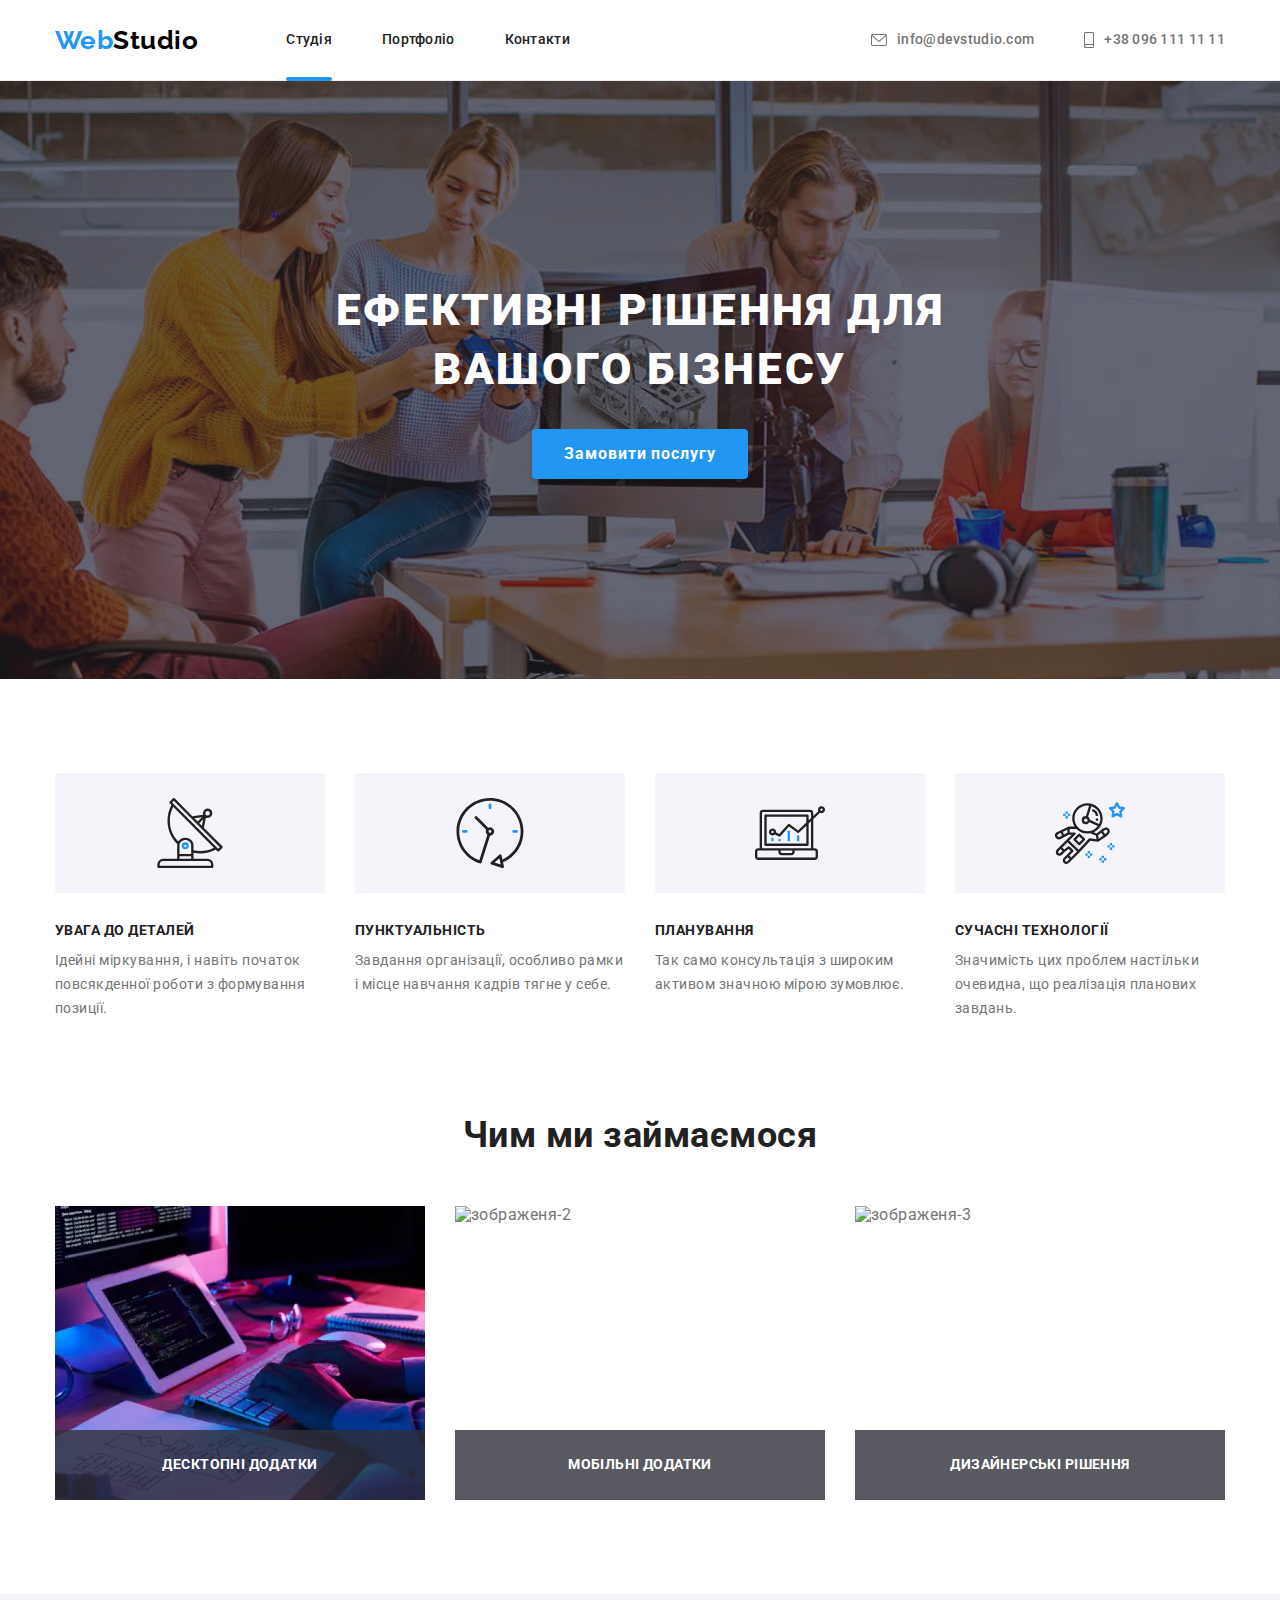
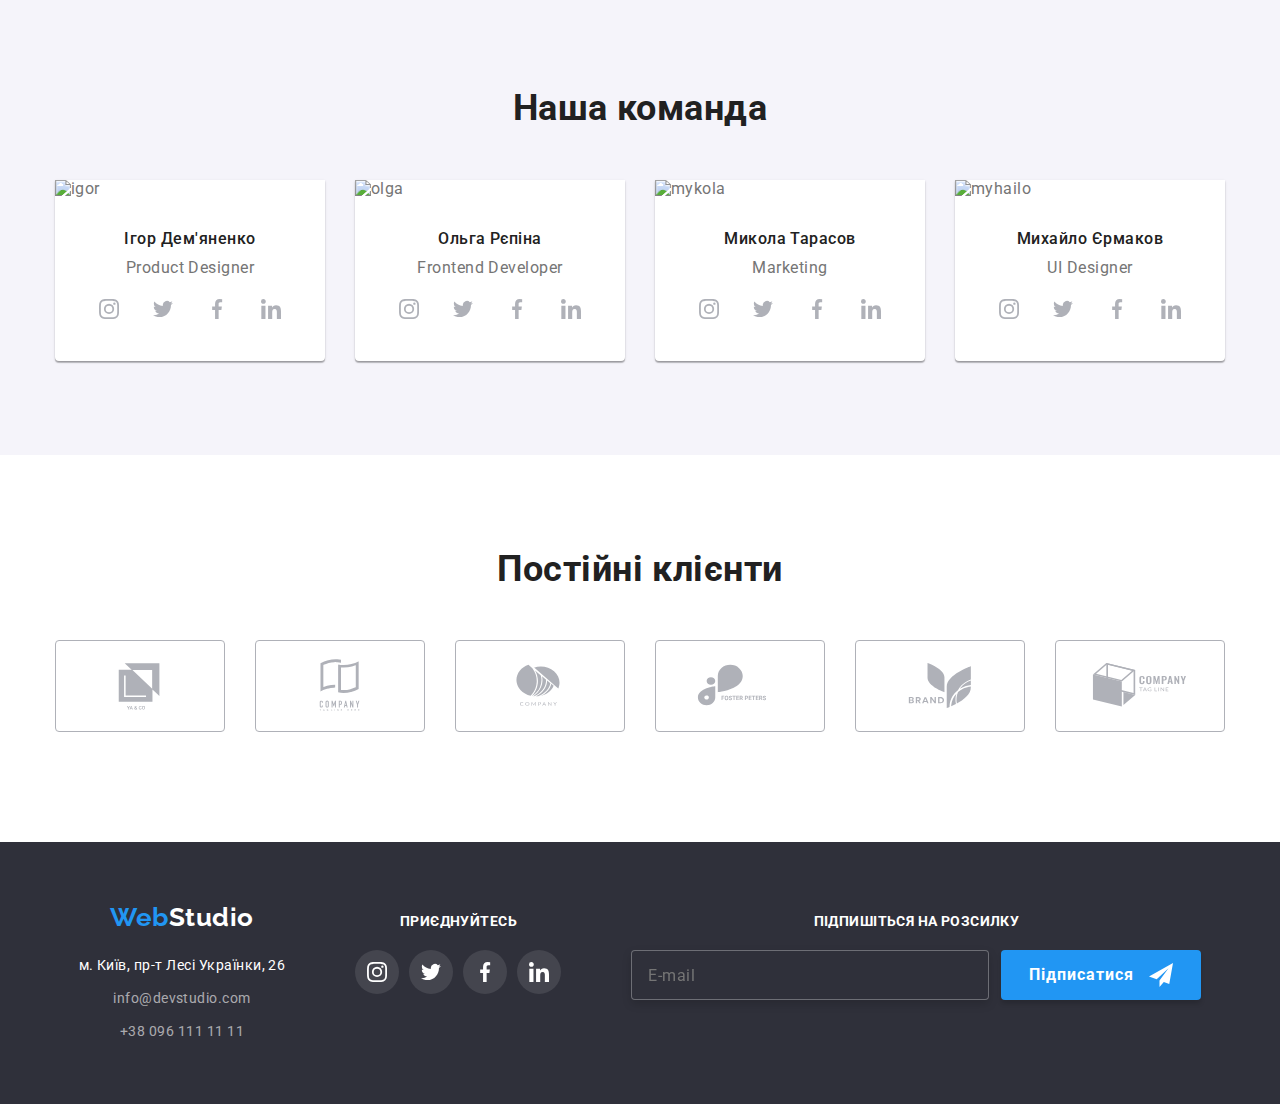
==== commit 3535c6d0: "update" ====
--- a/index.html
+++ b/index.html
@@ -136,14 +136,13 @@
                     <li>
                         <div class="about-section__container">
                           <picture>
-                            <source srcset="../images/about-section/image1-desk.webp 1x, ../images/about-section/image1-desk@2x.webp 2x " media="(min-width: 1200px)" type="image/webp"/>
-                        
-                            <source srcset="../images/about-section/image1-desk.jpg 1x, ../images/about-section/image1-desk@2x.jpg 2x" media="(min-width: 1200px)"/>
-                             <source srcset="../images/about-section/image1-tab.webp 1x, ../images/about-section/image1-tab@2x.webp 2x" media="(min-width: 768px)" type="image/webp"/>
-                             <source srcset="../images/about-section/image1-tab.jpg 1x, ../images/about-section/image1-tab@2x.jpg 2x " media="(min-width: 768px)"/>
-                              <source srcset="../images/about-section/image1.webp 1x, ../images/about-section/image1@2x.webp 2x" media="(max-width: 767px)" type="image/webp"/>
-                              <source srcset="../images/about-section/image1.jpg 1x, ../images/about-section/image1@2x.jpg 2x" media="(max-width: 767px)"/>
-                              <img src="../images/about-section/image1-desk.jpg" alt="retina picture" class="team-mate__img"/>
+                            <source srcset="./images/about-section/image1-desk.webp 1x, ./images/about-section/image1-desk@2x.webp 2x " media="(min-width: 1200px)" type="image/webp"/>
+                            <source srcset="./images/about-section/image1-desk.jpg 1x, ./images/about-section/image1-desk@2x.jpg 2x" media="(min-width: 1200px)"/>
+                             <source srcset="./images/about-section/image1-tab.webp 1x, ./images/about-section/image1-tab@2x.webp 2x" media="(min-width: 768px)" type="image/webp"/>
+                             <source srcset="./images/about-section/image1-tab.jpg 1x, ./images/about-section/image1-tab@2x.jpg 2x " media="(min-width: 768px)"/>
+                              <source srcset="./images/about-section/image1.webp 1x, ./images/about-section/image1@2x.webp 2x" media="(max-width: 767px)" type="image/webp"/>
+                              <source srcset="./images/about-section/image1.jpg 1x, ./images/about-section/image1@2x.jpg 2x" media="(max-width: 767px)"/>
+                              <img src="./images/about-section/image1-desk.jpg" alt="retina picture" class="team-mate__img"/>
                           </picture>
                         
                             <p class="about-section__text">Десктопні додатки</p>
--- a/css/main.min.css
+++ b/css/main.min.css
@@ -1 +1 @@
-:root{--primary-text-color: #757575;--title-text-color: #212121;--accent-color: #2196F3;--second-background-color: #2F303A;--first-boby-color: #F5F5F5;--second-body-color: #F5F4FA;--white-color: #FFFFFF;--black-color: #000000;--column-gap: 30px;--margin-none: 0px;--icons-color: #AFB1B8}body{font-family:Roboto,sans-serif;color:var(--primary-text-color);background-color:var(--white-color);letter-spacing:.03em}p{margin:var(--margin-none)}img{display:block;max-width:100%;height:auto}h1,h2,h3,h4,h5,h6{margin:var(--margin-none)}ul,ol{list-style:none;padding-left:0px}a{text-decoration:none;color:inherit;transition:color 250ms cubic-bezier(0.4, 0, 0.2, 1)}a:hover,a:focus{color:var(--accent-color)}.section{padding-top:60px;padding-bottom:60px}@media screen and (min-width: 1200px){.section{padding-top:94px;padding-bottom:94px}}.title{color:var(--title-text-color);font-weight:700;font-size:36px;line-height:1.16;margin-bottom:50px;text-align:center}.container{padding-left:15px;padding-right:15px;align-items:center;margin-left:auto;margin-right:auto}@media screen and (min-width: 480px){.container{width:480px}}@media screen and (min-width: 768px){.container{width:768px}}@media screen and (min-width: 1200px){.container{width:1200px}}.visually-hidden{position:absolute;white-space:nowrap;width:1px;height:1px;overflow:hidden;border:0;padding:0;clip:rect(0 0 0 0);clip-path:inset(50%);margin:-1px}.header{background-color:var(--white-color);font-weight:500;border-bottom:solid 1px #ececec;position:relative}.header__container{display:flex;justify-content:space-between}@media screen and (min-width: 768px){.header__container{column-gap:88px;flex-basis:calc((100% - 88px)/2)}}.header-menu__container{display:none}@media screen and (min-width: 768px){.header-menu__container{display:flex;width:100%;justify-content:space-between;align-items:center}}@media screen and (max-width: 768px){.mobile-menu__button--open{display:inline-flex;margin:var(--margin-none);padding:0;border:none;background-color:rgba(0,0,0,0);width:40px;height:40px}}@media screen and (min-width: 768px){.mobile-menu__button--open{display:none}}.logo__link{font-family:Raleway,sans-serif;font-weight:700;color:var(--black-color)}@media screen and (max-width: 1200px){.logo__link{font-size:24px;line-height:1.16;padding:16px 0}}@media screen and (min-width: 1200px){.logo__link{font-size:26px;line-height:1.19}}.logo{color:var(--accent-color)}.logo__link--inverse{font-family:Raleway,sans-serif;font-weight:700;padding:0px}@media screen and (max-width: 1200px){.logo__link--inverse{font-size:24px;line-height:1.16}}@media screen and (min-width: 1200px){.logo__link--inverse{font-size:26px;line-height:1.19}}.navigation{font-weight:500;font-size:14px;line-height:1.14;letter-spacing:.02em;color:var(--title-text-color)}.navigation__list{display:flex;align-items:center;justify-content:center;margin:var(--margin-none)}.navigation__item{margin-right:50px;position:relative;text-align:center}.navigation__item:last-child{margin-right:var(--margin-none)}.navigation__link{padding-top:32px;padding-bottom:32px;display:block}.navigation__link--active::after{content:"";color:var(--accent-color);position:absolute;left:0;bottom:-1px;display:block;width:100%;height:4px;background-color:var(--accent-color);border-radius:2px;margin:var(--margin-none)}.header__contacts{list-style:none;padding-left:0px;padding:0px;margin:var(--margin-none);color:var(--primary-text-color);fill:currentColor;display:flex}@media screen and (min-width: 768px){.header__contacts{flex-direction:column}}@media screen and (min-width: 1200px){.header__contacts{flex-direction:row;margin-left:auto}}.contacts__item{display:flex;align-items:center;justify-content:baseline}@media screen and (min-width: 768px){.contacts__item+.contacts__item{margin-left:0}}@media screen and (min-width: 1200px){.contacts__item+.contacts__item{margin-left:50px}}.contacts__link{display:flex;align-items:center;text-decoration:none;color:var(--primary-text-color);font-size:14px;line-height:1.14;letter-spacing:.02em;font-weight:500;fill:currentColor;transition:color 250ms cubic-bezier(0.4, 0, 0.2, 1),fill 250ms cubic-bezier(0.4, 0, 0.2, 1)}.contacts__link:hover,.contacts__link :focus{color:var(--accent-color);fill:var(--accent-color)}.contact__icon{margin-right:10px;fill:currentColor}@media screen and (max-width: 768px){.contact__icon{display:none}}.contact__icon:hover,.contact__icon :focus{fill:var(--accent-color)}.mobile-menu{opacity:0;pointer-events:none;background-color:var(--white-color);position:fixed;top:0;left:0;width:100%;height:100%;z-index:100;letter-spacing:.02em;visibility:hidden;transform:scale(1)}.mobile-menu.is-open{visibility:visible;opacity:1;transition:opasity 250ms cubic-bezier(0.4, 0, 0.2, 1)}.mobile-menu__container{display:flex;flex-direction:column;justify-content:space-between;padding-top:48px;padding-left:40px;height:100%}@media screen and (max-width: 768px){.mobile-menu__button--close{display:inline-flex;margin:var(--margin-none);border:none;background-color:rgba(0,0,0,0);width:40px;height:40px;position:absolute;top:0;right:15px;fill:currentcolor;line-height:0}.mobile-menu__button--close:hover,.mobile-menu__button--close:focus{fill:var(--accent-color)}}.mobile-menu--position{width:100%;display:flex;flex-direction:column}.mobile-menu__mobile-navigation{margin:var(--margin-none);font-weight:500;font-size:40px;line-height:1.17;width:100%;letter-spacing:.02em;color:var(--title-text-color)}.mobile-navigation__list-navigation{margin:var(--margin-none)}.list-navigation__item+.list-navigation__item{margin-top:32px}.list-navigation__link--active{color:var(--accent-color)}.mobile-menu__contact-list-mobile{margin:var(--margin-none);width:100%}.contact-list-mobile__item+.contact-list-mobile__item{margin-top:32px}.contact-list-mobile__tel{display:block;font-size:34px;line-height:1.17;letter-spacing:.02em;color:var(--accent-color);text-align:start;width:100%}.contact-list-mobile__mail{font-size:24px;line-height:1.16;letter-spacing:.02em}.mobile-menu__social-media-list{display:flex;flex-wrap:wrap;width:100%;margin-top:64px;margin-bottom:48px;font-size:18px;line-height:1.22;letter-spacing:.02em;color:var(--accent-color)}.social-media__item{display:flex}.social-media__item:not(:last-child)::after{content:"";display:block;width:1px;height:22px;margin:var(--margin-none);background-color:rgba(33,33,33,.2);margin:0 10px}.hero{max-width:1600px;background-image:linear-gradient(to right, rgba(47, 48, 58, 0.4), rgba(47, 48, 58, 0.4)),url(../../images/hero-section/hero-mob.jpg);background-repeat:no-repeat;background-size:cover;background-position:center;flex-direction:column;text-align:center}@media screen and (max-width: 1200px){.hero{padding:118px 0}}@media screen and (min-width: 1200px){.hero{background-image:linear-gradient(to right, rgba(47, 48, 58, 0.4), rgba(47, 48, 58, 0.4)),url(../../images/hero-section/hero-mob.jpg);padding:200px 0;margin:0 auto}}@media screen and (min-device-pixel-ratio: 2)and (min-width: 1200px),screen and (min-resolution: 192dpi)and (min-width: 1200px),screen and (min-resolution: 2dppx)and (min-width: 1200px){.hero{background-image:linear-gradient(to right, rgba(47, 48, 58, 0.4), rgba(47, 48, 58, 0.4)),url(../../images/hero-section/hero-desk@2x.jpg)}}@media screen and (min-device-pixel-ratio: 2)and (min-width: 768px),screen and (min-resolution: 192dpi)and (min-width: 768px),screen and (min-resolution: 2dppx)and (min-width: 768px){.hero{background-image:linear-gradient(to right, rgba(47, 48, 58, 0.4), rgba(47, 48, 58, 0.4)),url(../../images/hero-section/hero-tab@2x.jpg)}}@media screen and (min-device-pixel-ratio: 2)and (max-width: 767px),screen and (min-resolution: 192dpi)and (max-width: 767px),screen and (min-resolution: 2dppx)and (max-width: 767px){.hero{background-image:linear-gradient(to right, rgba(47, 48, 58, 0.4), rgba(47, 48, 58, 0.4)),url(../../images/hero-section/hero-mob@2x.jpg)}}.hero__title{color:var(--white-color);font-weight:900;letter-spacing:.06em;text-transform:uppercase;margin-left:auto;margin-right:auto}@media screen and (max-width: 1200px){.hero__title{font-size:26px;line-height:1.62}}@media screen and (min-width: 1200px){.hero__title{font-size:44px;line-height:1.34;width:696px}}.hero__button{font-family:"Roboto",sans-serif;font-weight:700;font-size:16px;line-height:1.88;letter-spacing:.06em;color:var(--white-color);background-color:var(--accent-color);box-shadow:0px 4px 4px rgba(0,0,0,.15);cursor:pointer;border:0;border-radius:4px;margin-top:var(--column-gap);padding:10px 32px;transition:background-color 250ms cubic-bezier(0.4, 0, 0.2, 1)}@media screen and (max-width: 1200px){.hero__button{padding:10px 24px}}.hero__button:hover,.hero__button:focus{background-color:#188ce8}@media screen and (min-width: 768px)and (max-width: 1200px){.benefits-list{display:flex;flex-wrap:wrap;gap:30px;margin:var(--margin-none)}}@media screen and (min-width: 1200px){.benefits-list{display:flex;margin:var(--margin-none)}}@media screen and (max-width: 768px){.benefits__item+.benefits__item{margin-top:var(--column-gap)}}@media screen and (min-width: 768px){.benefits__item{flex-basis:calc((100% - 30px)/2)}}@media screen and (min-width: 1200px){.benefits__item{width:calc((100% - 90px)/4);margin-right:30px}.benefits__item:last-child{margin-right:var(--margin-none)}}.benefits__icon{display:flex;justify-content:center;background-color:var(--second-body-color);margin-bottom:30px;height:120px;align-items:center}.benefits__titles{color:var(--title-text-color);font-weight:700;font-size:14px;line-height:1.14;text-transform:uppercase;margin-top:var(--margin-none);margin-bottom:10px}@media screen and (max-width: 768px){.benefits__titles{text-align:center}}.benefits__text{font-size:14px;line-height:1.71;margin-bottom:30px;margin:var(--margin-none)}.about-section{padding-top:0}@media screen and (max-width: 1200px){.about-section{display:none}}.about-section__gallery{display:flex;margin:var(--margin-none);column-gap:var(--column-gap)}.about-section__container{position:relative}.about-section__text{position:absolute;width:100%;height:70px;bottom:0;display:flex;justify-content:center;align-items:center;font-weight:700;font-size:14px;line-height:1.14;-align:center;letter-spacing:.03em;text-transform:uppercase;color:var(--white-color);background-color:rgba(47,48,58,.8)}.team{background-color:var(--second-body-color)}.team__list{display:flex;margin:var(--margin-none)}@media screen and (max-width: 768px){.team__list{flex-direction:column;gap:30px}}@media screen and (min-width: 768px)and (max-width: 1200px){.team__list{flex-wrap:wrap;gap:30px}}.team__item{background-color:var(--white-color);border-radius:0px 0px 4px 4px;box-shadow:0px 1px 3px rgba(0,0,0,.12),0px 1px 1px rgba(0,0,0,.14),0px 2px 1px rgba(0,0,0,.2)}.team__item:last-child{margin-right:var(--margin-none)}@media screen and (max-width: 768px){.team__item{max-width:450px;margin:var(--margin-none)}}@media screen and (min-width: 768px){.team__item{width:calc((100% - 30px)/2)}}@media screen and (min-width: 1200px){.team__item{width:calc((100% - 90px)/4);margin-right:30px}}.team__description{padding-top:30px;padding-bottom:30px}.team__titles{color:var(--title-text-color);font-weight:500;font-size:16px;line-height:1.19;margin:var(--margin-none);margin-bottom:10px;text-align:center}.team__profession{font-size:16px;line-height:1.19;margin:var(--margin-none);text-align:center}.team__contact{margin:var(--margin-none);display:flex;column-gap:10px;justify-content:center;margin-top:10px}.team__link{text-decoration:none;width:44px;height:44px;display:flex;align-items:center;justify-content:center;color:var(--icons-color);fill:currentColor;border-radius:50%;transition:fill 250ms cubic-bezier(0.4, 0, 0.2, 1),background-color 250ms cubic-bezier(0.4, 0, 0.2, 1)}.team__link:hover,.team__link:focus{background-color:var(--accent-color);fill:var(--white-color)}.clients__list{display:flex;flex-wrap:wrap;gap:30px}.clients__item{color:var(--icons-color);fill:currentColor}@media screen and (max-width: 768px){.clients__item{flex-basis:calc((100% - 30px)/2)}}@media screen and (min-width: 768px){.clients__item{flex-basis:calc((100% - 60px)/3)}}@media screen and (min-width: 1200px){.clients__item{flex-basis:calc((100% - 150px)/6)}}.clients__link{height:92px;border:1px solid #afb1b8;border-radius:4px;display:flex;align-items:center;justify-content:center;transition:color 250ms cubic-bezier(0.4, 0, 0.2, 1),border 250ms cubic-bezier(0.4, 0, 0.2, 1)}.clients__link:hover,.clients__link:focus{color:var(--accent-color);border:1px solid var(--accent-color)}.clients__icon{fill:currentColor}.butttons-list{list-style:none;display:flex;column-gap:8px;padding-left:0px;justify-content:flex-start;margin-bottom:var(--margin-none);margin-top:var(--margin-none)}@media screen and (max-width: 768px){.butttons-list{flex-wrap:wrap;width:100%}}@media screen and (min-width: 768px){.butttons-list{justify-content:center}}.butttons-list__button{font-family:"Roboto",sans-serif;font-weight:500;font-size:16px;line-height:1.62;background-color:var(--second-body-color);color:var(--title-text-color);cursor:pointer;border-radius:4px;border:0px;padding:6px 22px;min-width:74px;transition:color 250ms cubic-bezier(0.4, 0, 0.2, 1),background-color 250ms cubic-bezier(0.4, 0, 0.2, 1),box-shadow 250ms cubic-bezier(0.4, 0, 0.2, 1)}.butttons-list__button:hover,.butttons-list__button:focus{background-color:var(--accent-color);color:var(--white-color);box-shadow:0px 3px 1px rgba(0,0,0,.1),0px 1px 2px rgba(0,0,0,.08),0px 2px 2px rgba(0,0,0,.12)}.butttons-list__button--active{background-color:var(--accent-color);color:var(--white-color);box-shadow:0px 3px 1px rgba(0,0,0,.1),0px 1px 2px rgba(0,0,0,.08),0px 2px 2px rgba(0,0,0,.12)}.products{margin-top:50px;display:flex}@media screen and (max-width: 768px){.products{flex-direction:column;gap:30px;align-items:center}}@media screen and (max-width: 1200px){.products{flex-wrap:wrap;gap:30px}}@media screen and (min-width: 1200px){.products{flex-wrap:wrap;margin-right:calc(-1*var(--column-gap));margin-bottom:calc(-1*var(--column-gap))}}@media screen and (max-width: 768px){.products__item{max-width:450px}}@media screen and (max-width: 768px){.products__item{flex-basis:calc((100% - 30px)/2)}}@media screen and (min-width: 1200px){.products__item{width:calc(33.3333333333% - var(--column-gap));margin-right:var(--column-gap);margin-bottom:var(--column-gap)}.products__item:nth-child(3n){margin-right:var(--margin-none)}}.products__link{text-decoration:none;color:var(--primary-text-color);font-size:16px;line-height:1.87;margin:var(--margin-none);display:block;transition:box-shadow 250ms cubic-bezier(0.4, 0, 0.2, 1)}@media screen and (max-width: 1200px){.products__link{display:flex;flex-direction:column}}.products__link:hover,.products__link:focus{box-shadow:0px 1px 1px rgba(0,0,0,.12),0px 4px 4px rgba(0,0,0,.06),1px 4px 6px rgba(0,0,0,.16)}.products__tumb{position:relative;overflow:hidden}.tumb__owerlay{position:absolute;display:flex;width:100%;height:294px;align-items:center;padding-left:24px;padding-right:24px;top:0;left:0;transform:translateY(100%);font-size:18px;line-height:1.56;letter-spacing:.03em;color:var(--white-color);background-color:rgba(33,150,243,.9);transition:transform 250ms cubic-bezier(0.4, 0, 0.2, 1)}.products__link:hover .tumb__owerlay,.products__link:focus .tumb__owerlay{transform:translateY(0)}.products__description{padding:20px 24px;flex-grow:1;width:370px;border-bottom:1px solid #eee;border-left:1px solid #eee;border-right:1px solid #eee;color:var(--primary-text-color)}.description__title{font-weight:700;font-size:18px;line-height:2;letter-spacing:.06em;color:var(--title-text-color);margin:var(--margin-none);margin-bottom:4px}.backdrop{position:fixed;top:0;left:0;width:100%;height:100%;background:rgba(0,0,0,.2);opacity:1;transition:opasity 250ms cubic-bezier(0.4, 0, 0.2, 1)}.backdrop.is-hidden{opacity:0;pointer-events:none}.modal{position:absolute;display:flex;flex-direction:column;padding:40px;transition:transform 250ms cubic-bezier(0.4, 0, 0.2, 1);background:#fff;color:var(--black-color);box-shadow:0px 1px 3px rgba(0,0,0,.12),0px 1px 1px rgba(0,0,0,.14),0px 2px 1px rgba(0,0,0,.2);border-radius:4px;transform:translate(-50%, -50%) scale(1)}@media screen and (max-width: 768px){.modal{max-width:450px;top:93px;left:15px;right:15px;transform:scale(1)}}@media screen and (min-width: 768px){.modal{min-width:450px;max-width:528px;min-height:581px;top:50%;left:50%}}.backdrop.is-hidden .modal{transform:translate(-50%, -50%) scale(1.25)}.modal__button{position:absolute;right:8px;top:8px;cursor:pointer;width:30px;height:30px;padding:var(--margin-none);background:var(--white-color);border:1px solid rgba(0,0,0,.1);border-radius:50%;color:var(--black-color);fill:currentColor;transition:color 250ms cubic-bezier(0.4, 0, 0.2, 1)}.modal__button:hover,.modal__button:focus{color:var(--accent-color)}.modal__title{margin-bottom:12px;text-align:center;font-weight:700;font-size:20px;line-height:1.15;letter-spacing:.03em}.modal__input{display:flex;flex-direction:column;position:relative;margin-bottom:10px;font-size:12px;line-height:1.66;letter-spacing:.01em;color:var(--primary-text-color);transition:fill 250ms cubic-bezier(0.4, 0, 0.2, 1)}.modal__input:hover,.modal__input:focus-within{fill:var(--accent-color)}.modal__input--margin{margin-bottom:0}.input__label{font-size:12px;line-height:1.16;letter-spacing:.01em;margin-bottom:4px}.modal__input--position{position:relative}.input__form{display:block;width:100%;resize:none;border:1px solid rgba(33,33,33,.2);border-radius:4px;height:40px;padding:12px 42px;fill:currentColor;transition:border 250ms cubic-bezier(0.4, 0, 0.2, 1)}.input__form:hover,.input__form:focus{border:1px solid var(--accent-color);outline:none}.input__form--settings-textarea{margin-top:4px;padding-left:16px;resize:none;width:100%;height:120px;color:rgba(117,117,117,.5)}.input__icon{position:absolute;top:50%;left:12px;transform:translateY(-50%);width:18px;height:18px}.modal__agreement{margin-top:20px;position:relative;display:flex;flex-direction:column;align-items:center}.agreement__title{display:block;margin-left:8px;padding-left:15px;line-height:1.71;letter-spacing:.03em;color:var(--primary-text-color)}@media screen and (max-width: 1200px){.agreement__title{font-size:12px}}@media screen and (min-width: 1200px){.agreement__title{font-size:14px}}.agreement__title--margin{margin-bottom:30px}.checkbox__icon{display:inline-block;position:absolute;top:5px;width:16px;height:15px;border:2px solid var(--title-text-color);border-radius:2px;transition:background-color 250ms cubic-bezier(0.4, 0, 0.2, 1)}.checkbox:checked+.checkbox__icon{background-color:var(--accent-color);background-image:url(../images/icon\ check.svg);background-size:contain;background-origin:border-box;border-color:var(--accent-color)}.checkbox:focus+.checkbox__icon{border-color:var(--accent-color)}.agreement__link{text-decoration:underline;line-height:1.71;letter-spacing:.03em;color:var(--accent-color)}@media screen and (max-width: 1200px){.agreement__link{font:size 12px}}@media screen and (min-width: 1200px){.agreement__link{font:size 14px}}.agreement__link:hover{text-decoration:none}.modal__button--send{width:200px;height:50px;padding:0;background-color:var(--accent-color);box-shadow:0px 4px 4px rgba(0,0,0,.15);border-radius:4px;border:none;font-weight:700;font-size:16px;line-height:1.88;text-align:center;letter-spacing:.06em;color:var(--white-color);cursor:pointer;transition:background-color 250ms cubic-bezier(0.4, 0, 0.2, 1)}.send-button:hover,.send-button:focus{background:#188ce8}.footer{background-color:var(--second-background-color);color:var(--white-color);font-size:14px;line-height:1.71;padding-top:60px;padding-bottom:60px}.footer--container{display:flex}@media screen and (max-width: 768px){.footer--container{flex-direction:column;text-align:center}}@media screen and (min-width: 768px){.footer--container{flex-wrap:wrap;text-align:center;justify-content:center}}@media screen and (min-width: 1200px){.footer--container{column-gap:70px;align-items:baseline}}.footer__content{display:flex;margin-bottom:60px}@media screen and (max-width: 768px){.footer__content{flex-direction:column}}@media screen and (min-width: 768px){.footer__content{column-gap:165px;margin-left:auto;margin-right:auto}}@media screen and (min-width: 1200px){.footer__content{column-gap:70px;margin:0;align-items:baseline}}.address{font-style:normal;margin-top:20px;padding:0px}@media screen and (max-width: 768px){.address{margin-bottom:60px}}.address__list{list-style:none;padding:0px;margin:0px}.address__item:not(:last-child){margin-bottom:9px}.address__link{color:rgba(255,255,255,.6);padding:0px}.join__container{display:flex;flex-direction:column}@media screen and (max-width: 768px){.join__container{justify-content:center;align-items:center}}.join{text-transform:uppercase;font-weight:700;font-size:14px;line-height:1.14;letter-spacing:.03em;color:var(--white-color)}.join__contact-list{margin:var(--margin-none);display:flex;column-gap:10px;justify-content:center;margin-top:20px}.join__link{text-decoration:none;display:flex;align-items:center;justify-content:center;color:var(--white-color);fill:currentColor;background-color:rgba(255,255,255,.1);border-radius:50%;width:44px;height:44px;transition:background-color 250ms cubic-bezier(0.4, 0, 0.2, 1),fill 250ms cubic-bezier(0.4, 0, 0.2, 1),border-radius 250ms cubic-bezier(0.4, 0, 0.2, 1)}.join__link:hover,.join__link:focus{background-color:var(--accent-color);fill:var(--white-color);border-radius:50%}@media screen and (max-width: 768px){.footer-form--container{flex-direction:column;justify-content:center;align-items:center;text-align:center}}.footer-form__title{margin-bottom:20px;font-weight:700;font-size:14px;line-height:1.14;letter-spacing:.03em;text-transform:uppercase}.footer-form__input--container{display:flex;flex-direction:column}@media screen and (min-width: 1200px){.footer-form__input--container{flex-direction:row}}.footer-form__input{height:50px;padding:15px 16px;font-size:16px;line-height:1.25;letter-spacing:.03em;background-color:var(--second-background-color);color:rgba(255,255,255,.6);border:1px solid rgba(255,255,255,.3);filter:drop-shadow(0px 4px 4px rgba(0, 0, 0, 0.15));border-radius:4px}@media screen and (max-width: 768px){.footer-form__input{width:100%}}@media screen and (min-width: 768px){.footer-form__input{width:450px}}@media screen and (min-width: 1200px){.footer-form__input{width:358px}}.footer-form__button{display:flex;align-items:center;text-align:center;justify-content:space-between;cursor:pointer;padding:10px 28px;width:200px;height:50px;font-weight:700;font-size:16px;line-height:1.88;letter-spacing:.06em;color:var(--white-color);background-color:var(--accent-color);box-shadow:0px 4px 4px rgba(0,0,0,.15);border-radius:4px;border:0px}@media screen and (max-width: 1200px){.footer-form__button{margin-top:20px;margin-left:auto;margin-right:auto}}@media screen and (min-width: 1200px){.footer-form__button{margin-left:12px}}/*# sourceMappingURL=main.min.css.map */+:root{--primary-text-color: #757575;--title-text-color: #212121;--accent-color: #2196F3;--second-background-color: #2F303A;--first-boby-color: #F5F5F5;--second-body-color: #F5F4FA;--white-color: #FFFFFF;--black-color: #000000;--column-gap: 30px;--margin-none: 0px;--icons-color: #AFB1B8}body{font-family:Roboto,sans-serif;color:var(--primary-text-color);background-color:var(--white-color);letter-spacing:.03em}p{margin:var(--margin-none)}img{display:block;max-width:100%;height:auto}h1,h2,h3,h4,h5,h6{margin:var(--margin-none)}ul,ol{list-style:none;padding-left:0px}a{text-decoration:none;color:inherit;transition:color 250ms cubic-bezier(0.4, 0, 0.2, 1)}a:hover,a:focus{color:var(--accent-color)}.section{padding-top:60px;padding-bottom:60px}@media screen and (min-width: 1200px){.section{padding-top:94px;padding-bottom:94px}}.title{color:var(--title-text-color);font-weight:700;font-size:36px;line-height:1.16;margin-bottom:50px;text-align:center}.container{padding-left:15px;padding-right:15px;align-items:center;margin-left:auto;margin-right:auto}@media screen and (min-width: 480px){.container{width:480px}}@media screen and (min-width: 768px){.container{width:768px}}@media screen and (min-width: 1200px){.container{width:1200px}}.visually-hidden{position:absolute;white-space:nowrap;width:1px;height:1px;overflow:hidden;border:0;padding:0;clip:rect(0 0 0 0);clip-path:inset(50%);margin:-1px}.header{background-color:var(--white-color);font-weight:500;border-bottom:solid 1px #ececec;position:relative}.header__container{display:flex;justify-content:space-between}@media screen and (min-width: 768px){.header__container{column-gap:88px;flex-basis:calc((100% - 88px)/2)}}.header-menu__container{display:none}@media screen and (min-width: 768px){.header-menu__container{display:flex;width:100%;justify-content:space-between;align-items:center}}@media screen and (max-width: 768px){.mobile-menu__button--open{display:inline-flex;margin:var(--margin-none);padding:0;border:none;background-color:rgba(0,0,0,0);width:40px;height:40px}}@media screen and (min-width: 768px){.mobile-menu__button--open{display:none}}.logo__link{font-family:Raleway,sans-serif;font-weight:700;color:var(--black-color)}@media screen and (max-width: 1200px){.logo__link{font-size:24px;line-height:1.16;padding:16px 0}}@media screen and (min-width: 1200px){.logo__link{font-size:26px;line-height:1.19}}.logo{color:var(--accent-color)}.logo__link--inverse{font-family:Raleway,sans-serif;font-weight:700;padding:0px}@media screen and (max-width: 1200px){.logo__link--inverse{font-size:24px;line-height:1.16}}@media screen and (min-width: 1200px){.logo__link--inverse{font-size:26px;line-height:1.19}}.navigation{font-weight:500;font-size:14px;line-height:1.14;letter-spacing:.02em;color:var(--title-text-color)}.navigation__list{display:flex;align-items:center;justify-content:center;margin:var(--margin-none)}.navigation__item{margin-right:50px;position:relative;text-align:center}.navigation__item:last-child{margin-right:var(--margin-none)}.navigation__link{padding-top:32px;padding-bottom:32px;display:block}.navigation__link--active::after{content:"";color:var(--accent-color);position:absolute;left:0;bottom:-1px;display:block;width:100%;height:4px;background-color:var(--accent-color);border-radius:2px;margin:var(--margin-none)}.header__contacts{list-style:none;padding-left:0px;padding:0px;margin:var(--margin-none);color:var(--primary-text-color);fill:currentColor;display:flex}@media screen and (min-width: 768px){.header__contacts{flex-direction:column}}@media screen and (min-width: 1200px){.header__contacts{flex-direction:row;margin-left:auto}}.contacts__item{display:flex;align-items:center;justify-content:baseline}@media screen and (min-width: 768px){.contacts__item+.contacts__item{margin-left:0}}@media screen and (min-width: 1200px){.contacts__item+.contacts__item{margin-left:50px}}.contacts__link{display:flex;align-items:center;text-decoration:none;color:var(--primary-text-color);font-size:14px;line-height:1.14;letter-spacing:.02em;font-weight:500;fill:currentColor;transition:color 250ms cubic-bezier(0.4, 0, 0.2, 1),fill 250ms cubic-bezier(0.4, 0, 0.2, 1)}.contacts__link:hover,.contacts__link :focus{color:var(--accent-color);fill:var(--accent-color)}.contact__icon{margin-right:10px;fill:currentColor}@media screen and (max-width: 768px){.contact__icon{display:none}}.contact__icon:hover,.contact__icon :focus{fill:var(--accent-color)}.mobile-menu{opacity:0;pointer-events:none;background-color:var(--white-color);position:fixed;top:0;left:0;width:100%;height:100%;z-index:100;letter-spacing:.02em;visibility:hidden;transform:scale(1)}.mobile-menu.is-open{visibility:visible;opacity:1;transition:opasity 250ms cubic-bezier(0.4, 0, 0.2, 1)}.mobile-menu__container{display:flex;flex-direction:column;justify-content:space-between;padding-top:48px;padding-left:40px;height:100%}@media screen and (max-width: 768px){.mobile-menu__button--close{display:inline-flex;margin:var(--margin-none);border:none;background-color:rgba(0,0,0,0);width:40px;height:40px;position:absolute;top:0;right:15px;fill:currentcolor;line-height:0}.mobile-menu__button--close:hover,.mobile-menu__button--close:focus{fill:var(--accent-color)}}.mobile-menu--position{width:100%;display:flex;flex-direction:column}.mobile-menu__mobile-navigation{margin:var(--margin-none);font-weight:500;font-size:40px;line-height:1.17;width:100%;letter-spacing:.02em;color:var(--title-text-color)}.mobile-navigation__list-navigation{margin:var(--margin-none)}.list-navigation__item+.list-navigation__item{margin-top:32px}.list-navigation__link--active{color:var(--accent-color)}.mobile-menu__contact-list-mobile{margin:var(--margin-none);width:100%}.contact-list-mobile__item+.contact-list-mobile__item{margin-top:32px}.contact-list-mobile__tel{display:block;font-size:34px;line-height:1.17;letter-spacing:.02em;color:var(--accent-color);text-align:start;width:100%}.contact-list-mobile__mail{font-size:24px;line-height:1.16;letter-spacing:.02em}.mobile-menu__social-media-list{display:flex;flex-wrap:wrap;width:100%;margin-top:64px;margin-bottom:48px;font-size:18px;line-height:1.22;letter-spacing:.02em;color:var(--accent-color)}.social-media__item{display:flex}.social-media__item:not(:last-child)::after{content:"";display:block;width:1px;height:22px;margin:var(--margin-none);background-color:rgba(33,33,33,.2);margin:0 10px}.hero{max-width:1600px;background-image:linear-gradient(to right, rgba(47, 48, 58, 0.4), rgba(47, 48, 58, 0.4)),url(../images/hero-section/hero-mob.jpg);background-repeat:no-repeat;background-size:cover;background-position:center;flex-direction:column;text-align:center}@media screen and (max-width: 1200px){.hero{padding:118px 0;background-image:linear-gradient(to right, rgba(47, 48, 58, 0.4), rgba(47, 48, 58, 0.4)),url(../images/hero-section/hero-tab.jpg)}}@media screen and (min-width: 1200px){.hero{background-image:linear-gradient(to right, rgba(47, 48, 58, 0.4), rgba(47, 48, 58, 0.4)),url(../images/hero-section/hero-desk.jpg);padding:200px 0;margin:0 auto}}@media screen and (min-device-pixel-ratio: 2)and (min-width: 1200px),screen and (min-resolution: 192dpi)and (min-width: 1200px),screen and (min-resolution: 2dppx)and (min-width: 1200px){.hero{background-image:linear-gradient(to right, rgba(47, 48, 58, 0.4), rgba(47, 48, 58, 0.4)),url(../images/hero-section/hero-desk@2x.jpg)}}@media screen and (min-device-pixel-ratio: 2)and (min-width: 768px),screen and (min-resolution: 192dpi)and (min-width: 768px),screen and (min-resolution: 2dppx)and (min-width: 768px){.hero{background-image:linear-gradient(to right, rgba(47, 48, 58, 0.4), rgba(47, 48, 58, 0.4)),url(../images/hero-section/hero-tab@2x.jpg)}}@media screen and (min-device-pixel-ratio: 2)and (max-width: 767px),screen and (min-resolution: 192dpi)and (max-width: 767px),screen and (min-resolution: 2dppx)and (max-width: 767px){.hero{background-image:linear-gradient(to right, rgba(47, 48, 58, 0.4), rgba(47, 48, 58, 0.4)),url(../images/hero-section/hero-mob@2x.jpg)}}.hero__title{color:var(--white-color);font-weight:900;letter-spacing:.06em;text-transform:uppercase;margin-left:auto;margin-right:auto}@media screen and (max-width: 1200px){.hero__title{font-size:26px;line-height:1.62}}@media screen and (min-width: 1200px){.hero__title{font-size:44px;line-height:1.34;width:696px}}.hero__button{font-family:"Roboto",sans-serif;font-weight:700;font-size:16px;line-height:1.88;letter-spacing:.06em;color:var(--white-color);background-color:var(--accent-color);box-shadow:0px 4px 4px rgba(0,0,0,.15);cursor:pointer;border:0;border-radius:4px;margin-top:var(--column-gap);padding:10px 32px;transition:background-color 250ms cubic-bezier(0.4, 0, 0.2, 1)}@media screen and (max-width: 1200px){.hero__button{padding:10px 24px}}.hero__button:hover,.hero__button:focus{background-color:#188ce8}@media screen and (min-width: 768px)and (max-width: 1200px){.benefits-list{display:flex;flex-wrap:wrap;gap:30px;margin:var(--margin-none)}}@media screen and (min-width: 1200px){.benefits-list{display:flex;margin:var(--margin-none)}}@media screen and (max-width: 768px){.benefits__item+.benefits__item{margin-top:var(--column-gap)}}@media screen and (min-width: 768px){.benefits__item{flex-basis:calc((100% - 30px)/2)}}@media screen and (min-width: 1200px){.benefits__item{width:calc((100% - 90px)/4);margin-right:30px}.benefits__item:last-child{margin-right:var(--margin-none)}}.benefits__icon{display:flex;justify-content:center;background-color:var(--second-body-color);margin-bottom:30px;height:120px;align-items:center}.benefits__titles{color:var(--title-text-color);font-weight:700;font-size:14px;line-height:1.14;text-transform:uppercase;margin-top:var(--margin-none);margin-bottom:10px}@media screen and (max-width: 768px){.benefits__titles{text-align:center}}.benefits__text{font-size:14px;line-height:1.71;margin-bottom:30px;margin:var(--margin-none)}.about-section{padding-top:0}@media screen and (max-width: 1200px){.about-section{display:none}}.about-section__gallery{display:flex;margin:var(--margin-none);column-gap:var(--column-gap)}.about-section__container{position:relative}.about-section__text{position:absolute;width:100%;height:70px;bottom:0;display:flex;justify-content:center;align-items:center;font-weight:700;font-size:14px;line-height:1.14;-align:center;letter-spacing:.03em;text-transform:uppercase;color:var(--white-color);background-color:rgba(47,48,58,.8)}.team{background-color:var(--second-body-color)}.team__list{display:flex;margin:var(--margin-none)}@media screen and (max-width: 768px){.team__list{flex-direction:column;gap:30px}}@media screen and (min-width: 768px)and (max-width: 1200px){.team__list{flex-wrap:wrap;gap:30px}}.team__item{background-color:var(--white-color);border-radius:0px 0px 4px 4px;box-shadow:0px 1px 3px rgba(0,0,0,.12),0px 1px 1px rgba(0,0,0,.14),0px 2px 1px rgba(0,0,0,.2)}.team__item:last-child{margin-right:var(--margin-none)}@media screen and (max-width: 768px){.team__item{max-width:450px;margin:var(--margin-none)}}@media screen and (min-width: 768px){.team__item{width:calc((100% - 30px)/2)}}@media screen and (min-width: 1200px){.team__item{width:calc((100% - 90px)/4);margin-right:30px}}.team__description{padding-top:30px;padding-bottom:30px}.team__titles{color:var(--title-text-color);font-weight:500;font-size:16px;line-height:1.19;margin:var(--margin-none);margin-bottom:10px;text-align:center}.team__profession{font-size:16px;line-height:1.19;margin:var(--margin-none);text-align:center}.team__contact{margin:var(--margin-none);display:flex;column-gap:10px;justify-content:center;margin-top:10px}.team__link{text-decoration:none;width:44px;height:44px;display:flex;align-items:center;justify-content:center;color:var(--icons-color);fill:currentColor;border-radius:50%;transition:fill 250ms cubic-bezier(0.4, 0, 0.2, 1),background-color 250ms cubic-bezier(0.4, 0, 0.2, 1)}.team__link:hover,.team__link:focus{background-color:var(--accent-color);fill:var(--white-color)}.clients__list{display:flex;flex-wrap:wrap;gap:30px}.clients__item{color:var(--icons-color);fill:currentColor}@media screen and (max-width: 768px){.clients__item{flex-basis:calc((100% - 30px)/2)}}@media screen and (min-width: 768px){.clients__item{flex-basis:calc((100% - 60px)/3)}}@media screen and (min-width: 1200px){.clients__item{flex-basis:calc((100% - 150px)/6)}}.clients__link{height:92px;border:1px solid #afb1b8;border-radius:4px;display:flex;align-items:center;justify-content:center;transition:color 250ms cubic-bezier(0.4, 0, 0.2, 1),border 250ms cubic-bezier(0.4, 0, 0.2, 1)}.clients__link:hover,.clients__link:focus{color:var(--accent-color);border:1px solid var(--accent-color)}.clients__icon{fill:currentColor}.butttons-list{list-style:none;display:flex;column-gap:8px;padding-left:0px;justify-content:flex-start;margin-bottom:var(--margin-none);margin-top:var(--margin-none)}@media screen and (max-width: 768px){.butttons-list{flex-wrap:wrap;width:100%}}@media screen and (min-width: 768px){.butttons-list{justify-content:center}}.butttons-list__button{font-family:"Roboto",sans-serif;font-weight:500;font-size:16px;line-height:1.62;background-color:var(--second-body-color);color:var(--title-text-color);cursor:pointer;border-radius:4px;border:0px;padding:6px 22px;min-width:74px;transition:color 250ms cubic-bezier(0.4, 0, 0.2, 1),background-color 250ms cubic-bezier(0.4, 0, 0.2, 1),box-shadow 250ms cubic-bezier(0.4, 0, 0.2, 1)}.butttons-list__button:hover,.butttons-list__button:focus{background-color:var(--accent-color);color:var(--white-color);box-shadow:0px 3px 1px rgba(0,0,0,.1),0px 1px 2px rgba(0,0,0,.08),0px 2px 2px rgba(0,0,0,.12)}.butttons-list__button--active{background-color:var(--accent-color);color:var(--white-color);box-shadow:0px 3px 1px rgba(0,0,0,.1),0px 1px 2px rgba(0,0,0,.08),0px 2px 2px rgba(0,0,0,.12)}.products{margin-top:50px;display:flex}@media screen and (max-width: 768px){.products{flex-direction:column;gap:30px;align-items:center}}@media screen and (max-width: 1200px){.products{flex-wrap:wrap;gap:30px}}@media screen and (min-width: 1200px){.products{flex-wrap:wrap;margin-right:calc(-1*var(--column-gap));margin-bottom:calc(-1*var(--column-gap))}}@media screen and (max-width: 768px){.products__item{max-width:450px}}@media screen and (max-width: 768px){.products__item{flex-basis:calc((100% - 30px)/2)}}@media screen and (min-width: 1200px){.products__item{width:calc(33.3333333333% - var(--column-gap));margin-right:var(--column-gap);margin-bottom:var(--column-gap)}.products__item:nth-child(3n){margin-right:var(--margin-none)}}.products__link{text-decoration:none;color:var(--primary-text-color);font-size:16px;line-height:1.87;margin:var(--margin-none);display:block;transition:box-shadow 250ms cubic-bezier(0.4, 0, 0.2, 1)}@media screen and (max-width: 1200px){.products__link{display:flex;flex-direction:column}}.products__link:hover,.products__link:focus{box-shadow:0px 1px 1px rgba(0,0,0,.12),0px 4px 4px rgba(0,0,0,.06),1px 4px 6px rgba(0,0,0,.16)}.products__tumb{position:relative;overflow:hidden}.tumb__owerlay{position:absolute;display:flex;width:100%;height:294px;align-items:center;padding-left:24px;padding-right:24px;top:0;left:0;transform:translateY(100%);font-size:18px;line-height:1.56;letter-spacing:.03em;color:var(--white-color);background-color:rgba(33,150,243,.9);transition:transform 250ms cubic-bezier(0.4, 0, 0.2, 1)}.products__link:hover .tumb__owerlay,.products__link:focus .tumb__owerlay{transform:translateY(0)}.products__description{padding:20px 24px;flex-grow:1;width:370px;border-bottom:1px solid #eee;border-left:1px solid #eee;border-right:1px solid #eee;color:var(--primary-text-color)}.description__title{font-weight:700;font-size:18px;line-height:2;letter-spacing:.06em;color:var(--title-text-color);margin:var(--margin-none);margin-bottom:4px}.backdrop{position:fixed;top:0;left:0;width:100%;height:100%;background:rgba(0,0,0,.2);opacity:1;transition:opasity 250ms cubic-bezier(0.4, 0, 0.2, 1)}.backdrop.is-hidden{opacity:0;pointer-events:none}.modal{position:absolute;display:flex;flex-direction:column;padding:40px;transition:transform 250ms cubic-bezier(0.4, 0, 0.2, 1);background:#fff;color:var(--black-color);box-shadow:0px 1px 3px rgba(0,0,0,.12),0px 1px 1px rgba(0,0,0,.14),0px 2px 1px rgba(0,0,0,.2);border-radius:4px;transform:translate(-50%, -50%) scale(1)}@media screen and (max-width: 768px){.modal{max-width:450px;top:93px;left:15px;right:15px;transform:scale(1)}}@media screen and (min-width: 768px){.modal{min-width:450px;max-width:528px;min-height:581px;top:50%;left:50%}}.backdrop.is-hidden .modal{transform:translate(-50%, -50%) scale(1.25)}.modal__button{position:absolute;right:8px;top:8px;cursor:pointer;width:30px;height:30px;padding:var(--margin-none);background:var(--white-color);border:1px solid rgba(0,0,0,.1);border-radius:50%;color:var(--black-color);fill:currentColor;transition:color 250ms cubic-bezier(0.4, 0, 0.2, 1)}.modal__button:hover,.modal__button:focus{color:var(--accent-color)}.modal__title{margin-bottom:12px;text-align:center;font-weight:700;font-size:20px;line-height:1.15;letter-spacing:.03em}.modal__input{display:flex;flex-direction:column;position:relative;margin-bottom:10px;font-size:12px;line-height:1.66;letter-spacing:.01em;color:var(--primary-text-color);transition:fill 250ms cubic-bezier(0.4, 0, 0.2, 1)}.modal__input:hover,.modal__input:focus-within{fill:var(--accent-color)}.modal__input--margin{margin-bottom:0}.input__label{font-size:12px;line-height:1.16;letter-spacing:.01em;margin-bottom:4px}.modal__input--position{position:relative}.input__form{display:block;width:100%;resize:none;border:1px solid rgba(33,33,33,.2);border-radius:4px;height:40px;padding:12px 42px;fill:currentColor;transition:border 250ms cubic-bezier(0.4, 0, 0.2, 1)}.input__form:hover,.input__form:focus{border:1px solid var(--accent-color);outline:none}.input__form--settings-textarea{margin-top:4px;padding-left:16px;resize:none;width:100%;height:120px;color:rgba(117,117,117,.5)}.input__icon{position:absolute;top:50%;left:12px;transform:translateY(-50%);width:18px;height:18px}.modal__agreement{margin-top:20px;position:relative;display:flex;flex-direction:column;align-items:center}.agreement__title{display:block;margin-left:8px;padding-left:15px;line-height:1.71;letter-spacing:.03em;color:var(--primary-text-color)}@media screen and (max-width: 1200px){.agreement__title{font-size:12px}}@media screen and (min-width: 1200px){.agreement__title{font-size:14px}}.agreement__title--margin{margin-bottom:30px}.checkbox__icon{display:inline-block;position:absolute;top:5px;width:16px;height:15px;border:2px solid var(--title-text-color);border-radius:2px;transition:background-color 250ms cubic-bezier(0.4, 0, 0.2, 1)}.checkbox:checked+.checkbox__icon{background-color:var(--accent-color);background-image:url(../images/icon\ check.svg);background-size:contain;background-origin:border-box;border-color:var(--accent-color)}.checkbox:focus+.checkbox__icon{border-color:var(--accent-color)}.agreement__link{text-decoration:underline;line-height:1.71;letter-spacing:.03em;color:var(--accent-color)}@media screen and (max-width: 1200px){.agreement__link{font:size 12px}}@media screen and (min-width: 1200px){.agreement__link{font:size 14px}}.agreement__link:hover{text-decoration:none}.modal__button--send{width:200px;height:50px;padding:0;background-color:var(--accent-color);box-shadow:0px 4px 4px rgba(0,0,0,.15);border-radius:4px;border:none;font-weight:700;font-size:16px;line-height:1.88;text-align:center;letter-spacing:.06em;color:var(--white-color);cursor:pointer;transition:background-color 250ms cubic-bezier(0.4, 0, 0.2, 1)}.send-button:hover,.send-button:focus{background:#188ce8}.footer{background-color:var(--second-background-color);color:var(--white-color);font-size:14px;line-height:1.71;padding-top:60px;padding-bottom:60px}.footer--container{display:flex}@media screen and (max-width: 768px){.footer--container{flex-direction:column;text-align:center}}@media screen and (min-width: 768px){.footer--container{flex-wrap:wrap;text-align:center;justify-content:center}}@media screen and (min-width: 1200px){.footer--container{column-gap:70px;align-items:baseline}}.footer__content{display:flex;margin-bottom:60px}@media screen and (max-width: 768px){.footer__content{flex-direction:column}}@media screen and (min-width: 768px){.footer__content{column-gap:165px;margin-left:auto;margin-right:auto}}@media screen and (min-width: 1200px){.footer__content{column-gap:70px;margin:0;align-items:baseline}}.address{font-style:normal;margin-top:20px;padding:0px}@media screen and (max-width: 768px){.address{margin-bottom:60px}}.address__list{list-style:none;padding:0px;margin:0px}.address__item:not(:last-child){margin-bottom:9px}.address__link{color:rgba(255,255,255,.6);padding:0px}.join__container{display:flex;flex-direction:column}@media screen and (max-width: 768px){.join__container{justify-content:center;align-items:center}}.join{text-transform:uppercase;font-weight:700;font-size:14px;line-height:1.14;letter-spacing:.03em;color:var(--white-color)}.join__contact-list{margin:var(--margin-none);display:flex;column-gap:10px;justify-content:center;margin-top:20px}.join__link{text-decoration:none;display:flex;align-items:center;justify-content:center;color:var(--white-color);fill:currentColor;background-color:rgba(255,255,255,.1);border-radius:50%;width:44px;height:44px;transition:background-color 250ms cubic-bezier(0.4, 0, 0.2, 1),fill 250ms cubic-bezier(0.4, 0, 0.2, 1),border-radius 250ms cubic-bezier(0.4, 0, 0.2, 1)}.join__link:hover,.join__link:focus{background-color:var(--accent-color);fill:var(--white-color);border-radius:50%}@media screen and (max-width: 768px){.footer-form--container{flex-direction:column;justify-content:center;align-items:center;text-align:center}}.footer-form__title{margin-bottom:20px;font-weight:700;font-size:14px;line-height:1.14;letter-spacing:.03em;text-transform:uppercase}.footer-form__input--container{display:flex;flex-direction:column}@media screen and (min-width: 1200px){.footer-form__input--container{flex-direction:row}}.footer-form__input{height:50px;padding:15px 16px;font-size:16px;line-height:1.25;letter-spacing:.03em;background-color:var(--second-background-color);color:rgba(255,255,255,.6);border:1px solid rgba(255,255,255,.3);filter:drop-shadow(0px 4px 4px rgba(0, 0, 0, 0.15));border-radius:4px}@media screen and (max-width: 768px){.footer-form__input{width:100%}}@media screen and (min-width: 768px){.footer-form__input{width:450px}}@media screen and (min-width: 1200px){.footer-form__input{width:358px}}.footer-form__button{display:flex;align-items:center;text-align:center;justify-content:space-between;cursor:pointer;padding:10px 28px;width:200px;height:50px;font-weight:700;font-size:16px;line-height:1.88;letter-spacing:.06em;color:var(--white-color);background-color:var(--accent-color);box-shadow:0px 4px 4px rgba(0,0,0,.15);border-radius:4px;border:0px}@media screen and (max-width: 1200px){.footer-form__button{margin-top:20px;margin-left:auto;margin-right:auto}}@media screen and (min-width: 1200px){.footer-form__button{margin-left:12px}}/*# sourceMappingURL=main.min.css.map */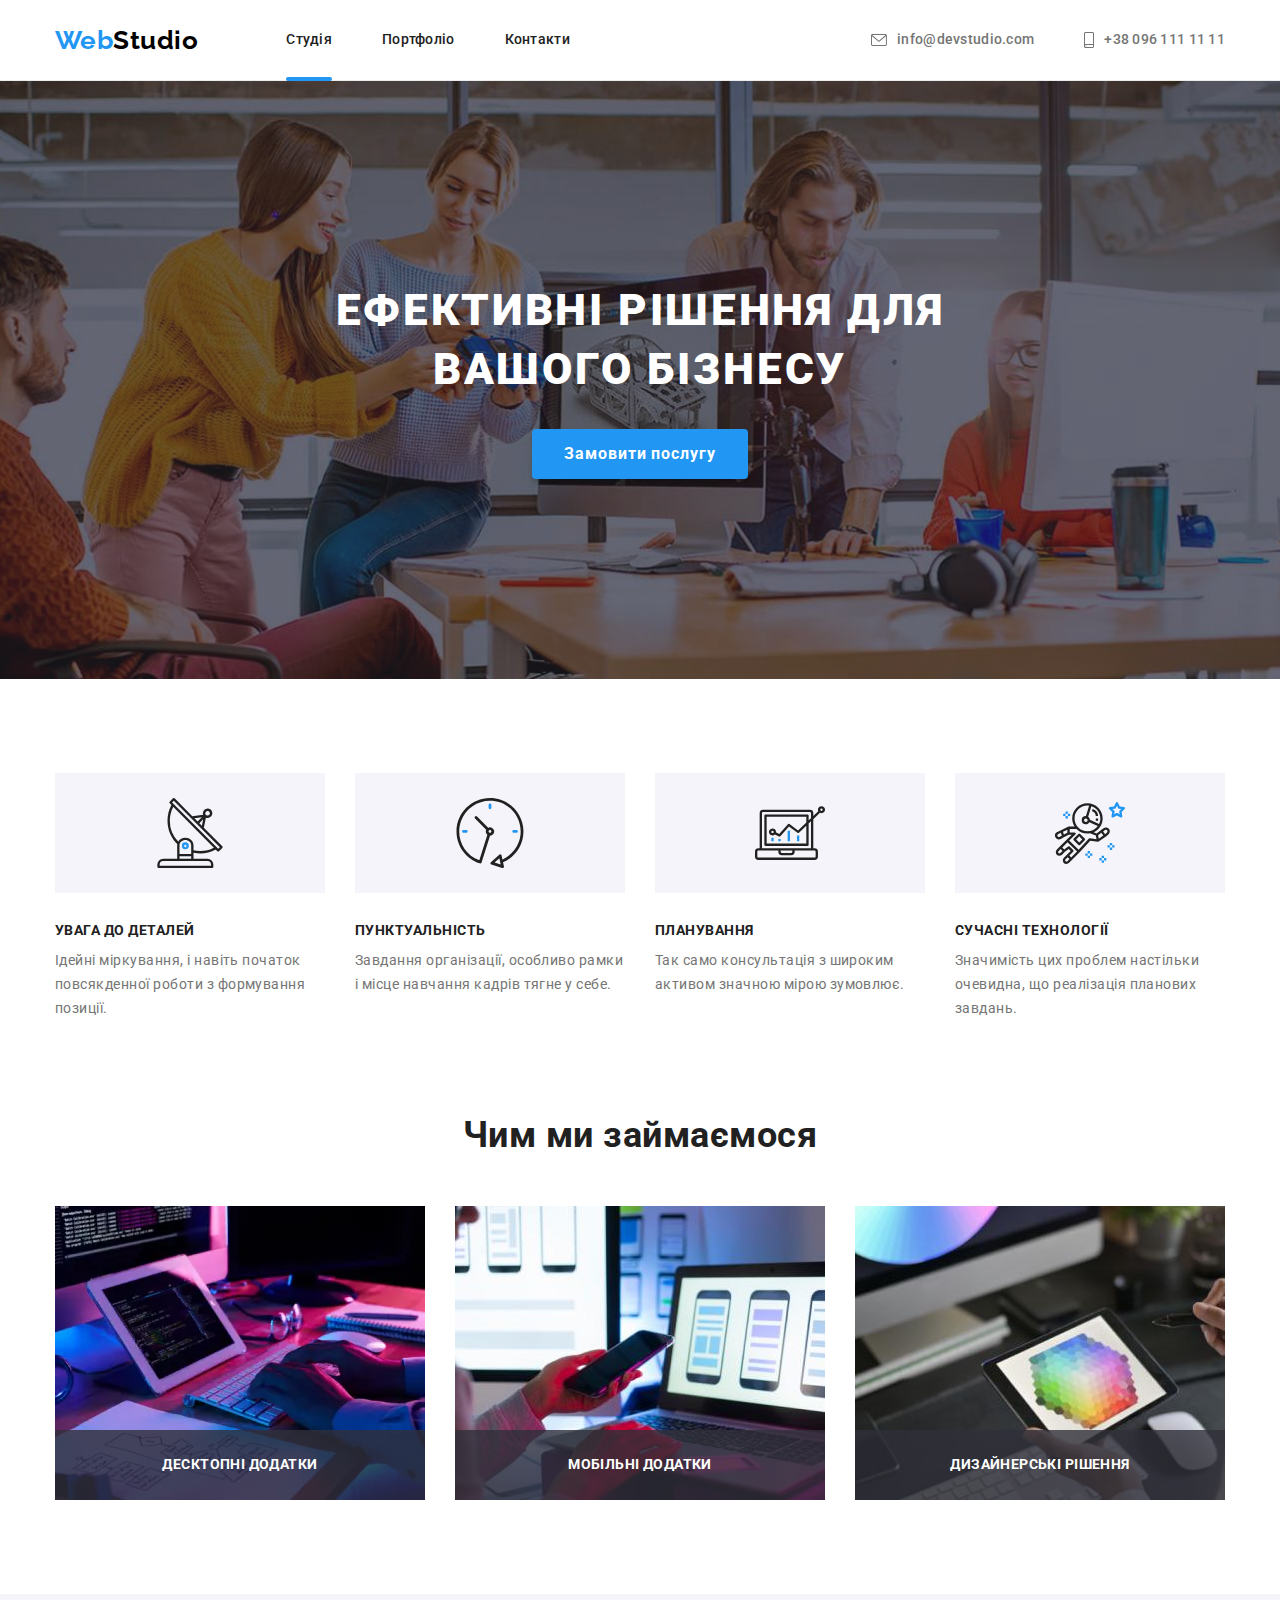
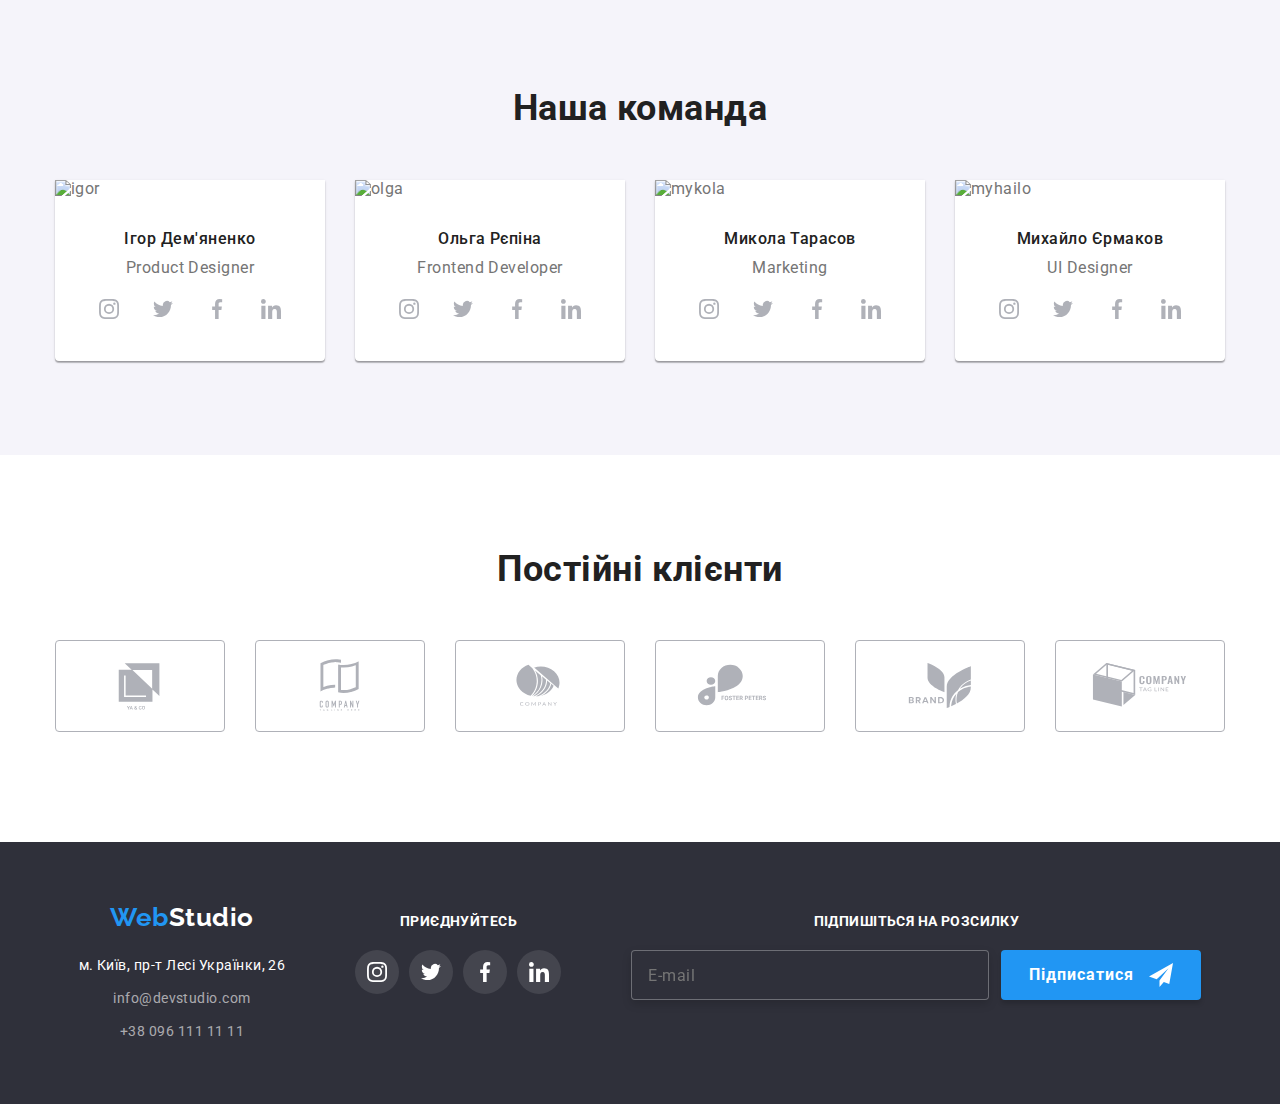
==== commit f40a63a5: "update" ====
--- a/index.html
+++ b/index.html
@@ -142,21 +142,45 @@
                              <source srcset="./images/about-section/image1-tab.jpg 1x, ./images/about-section/image1-tab@2x.jpg 2x " media="(min-width: 768px)"/>
                               <source srcset="./images/about-section/image1.webp 1x, ./images/about-section/image1@2x.webp 2x" media="(max-width: 767px)" type="image/webp"/>
                               <source srcset="./images/about-section/image1.jpg 1x, ./images/about-section/image1@2x.jpg 2x" media="(max-width: 767px)"/>
-                              <img src="./images/about-section/image1-desk.jpg" alt="retina picture" class="team-mate__img"/>
+                              <img src="./images/about-section/image1-desk.jpg" alt="retina picture"/>
                           </picture>
                         
                             <p class="about-section__text">Десктопні додатки</p>
                         </div>
                     </li>
                     <li>
-                        <div class="about-section__container"><img src="./images/img-2.jpg" alt="зображеня-2" width="370"
-                                height="294">
+                        <div class="about-section__container">
+                                <source srcset="./images/about-section/image2-desk.webp 1x, ./images/about-section/image2-desk@2x.webp 2x "
+                                    media="(min-width: 1200px)" type="image/webp" />
+                                <source srcset="./images/about-section/image2-desk.jpg 1x, ./images/about-section/image2-desk@2x.jpg 2x"
+                                    media="(min-width: 1200px)" />
+                                <source srcset="./images/about-section/image2-tab.webp 1x, ./images/about-section/image2-tab@2x.webp 2x"
+                                    media="(min-width: 768px)" type="image/webp" />
+                                <source srcset="./images/about-section/image2-tab.jpg 1x, ./images/about-section/image2-tab@2x.jpg 2x "
+                                    media="(min-width: 768px)" />
+                                <source srcset="./images/about-section/image2.webp 1x, ./images/about-section/image2@2x.webp 2x"
+                                    media="(max-width: 767px)" type="image/webp" />
+                                <source srcset="./images/about-section/image2.jpg 1x, ./images/about-section/image2@2x.jpg 2x"
+                                    media="(max-width: 767px)" />
+                                <img src="./images/about-section/image2-desk.jpg" alt="retina picture" />
                             <p class="about-section__text">Мобільні додатки</p>
                         </div>
                     </li>
                     <li>
-                        <div class="about-section__container"><img src="./images/img-3.jpg" alt="зображеня-3" width="370"
-                                height="294">
+                        <div class="about-section__container">
+                            <source srcset="./images/about-section/image3-desk.webp 1x, ./images/about-section/image3-desk@2x.webp 2x "
+                            media="(min-width: 1200px)" type="image/webp" />
+                        <source srcset="./images/about-section/image3-desk.jpg 1x, ./images/about-section/image3-desk@2x.jpg 2x"
+                            media="(min-width: 1200px)" />
+                        <source srcset="./images/about-section/image3-tab.webp 1x, ./images/about-section/image3-tab@2x.webp 2x"
+                            media="(min-width: 768px)" type="image/webp" />
+                        <source srcset="./images/about-section/image3-tab.jpg 1x, ./images/about-section/image3-tab@2x.jpg 2x "
+                            media="(min-width: 768px)" />
+                        <source srcset="./images/about-section/image3.webp 1x, ./images/about-section/image3@2x.webp 2x"
+                            media="(max-width: 767px)" type="image/webp" />
+                        <source srcset="./images/about-section/image3.jpg 1x, ./images/about-section/image3@2x.jpg 2x"
+                            media="(max-width: 767px)" />
+                        <img src="./images/about-section/image3-desk.jpg" alt="retina picture" />
                             <p class="about-section__text">Дизайнерські рішення</p>
                         </div>
                     </li>
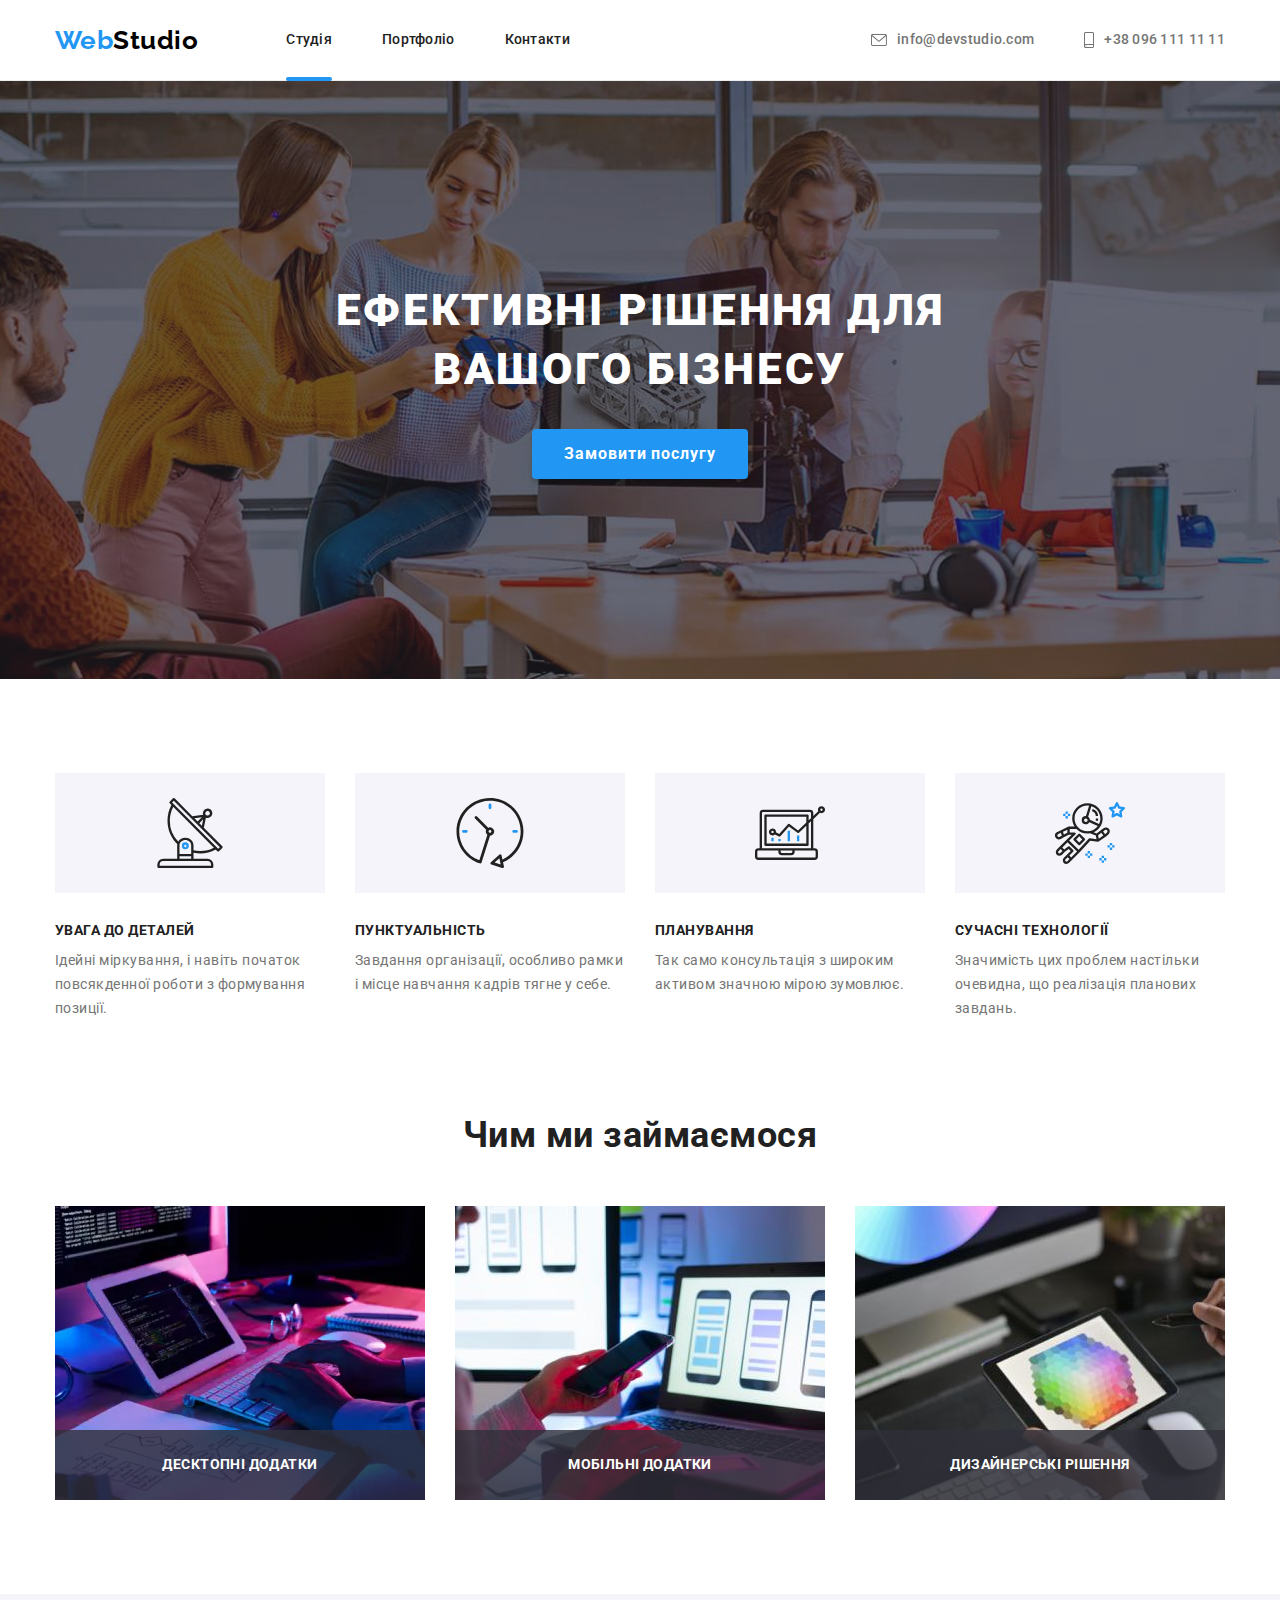
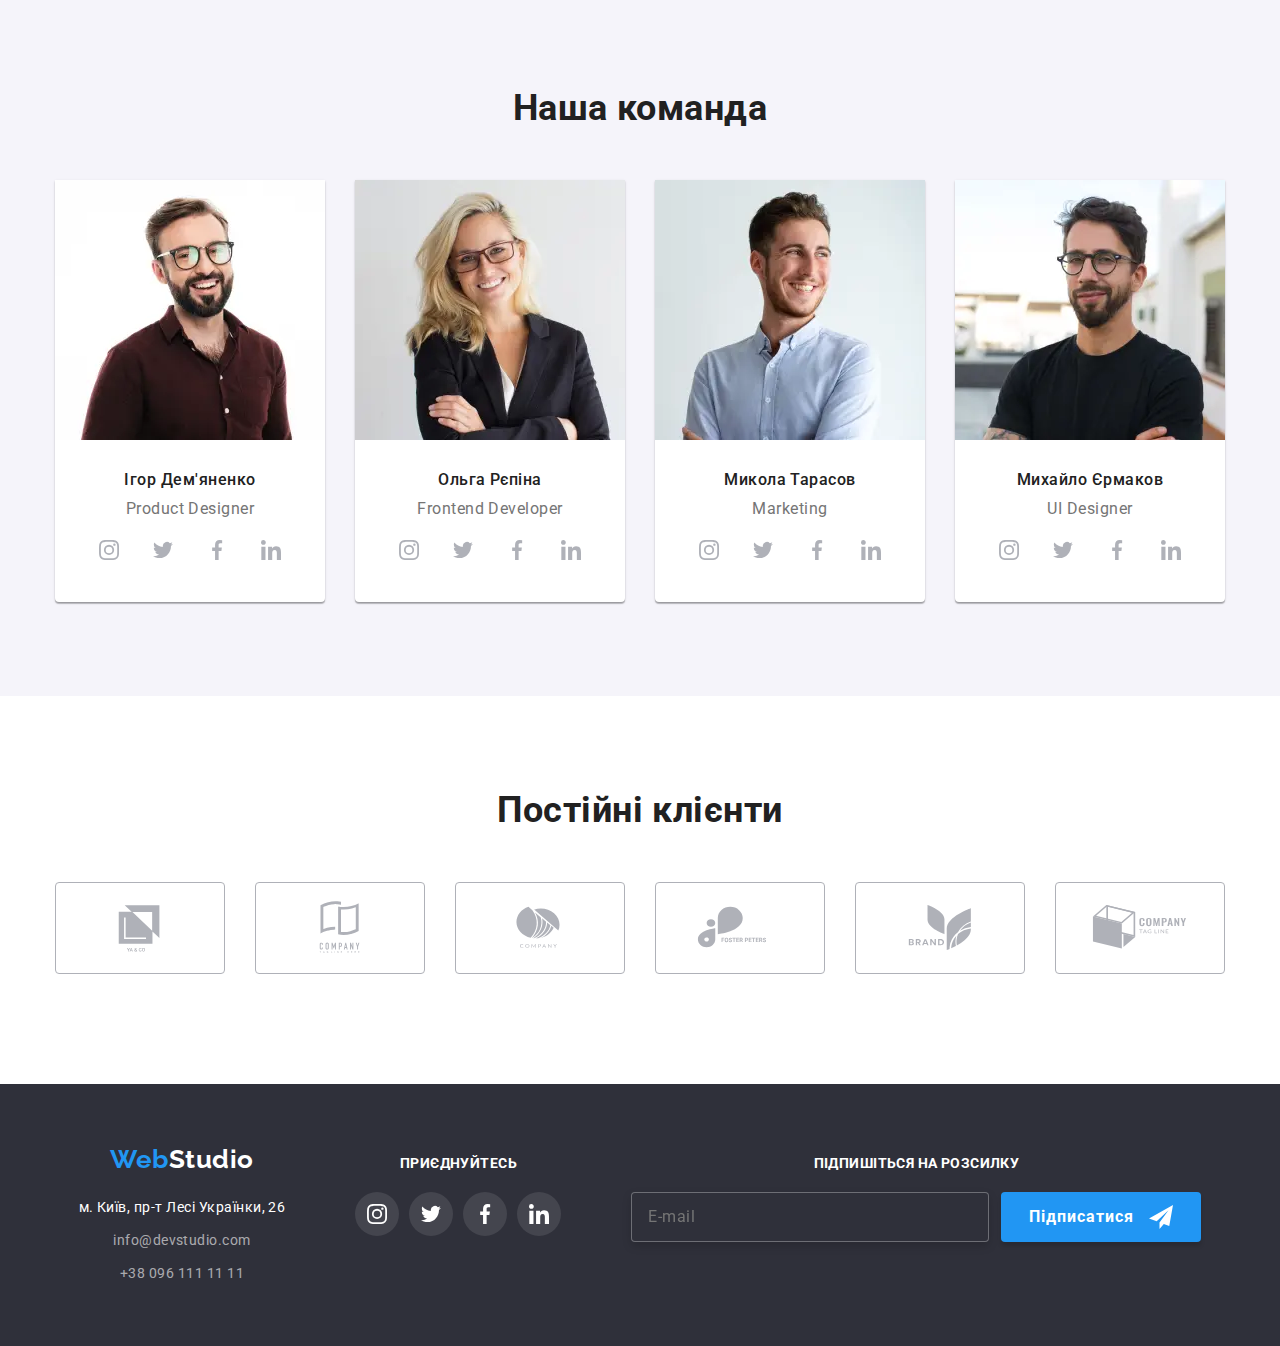
==== commit b32f8bc5: "update" ====
--- a/index.html
+++ b/index.html
@@ -194,7 +194,21 @@
                 <h2 class="title">Наша команда</h2>
                 <ul class="team__list">
                     <li class="team__item">
-                        <img src="./images/igor.jpg" alt="igor">
+                        <picture>
+                            <source srcset="./images/team-section/product-designer-desk.webp 1x, ./images/team-section/product-designer-desk@2x.webp 2x "
+                                media="(min-width: 1200px)" type="image/webp" />
+                            <source srcset="./images/team-section/product-designer-desk.jpg 1x, ./images/team-section/product-designer-desk@2x.jpg 2x"
+                                media="(min-width: 1200px)" />
+                            <source srcset="./images/team-section/product-designer-tab.webp 1x, ./images/team-section/product-designer-tab@2x.webp 2x"
+                                media="(min-width: 768px)" type="image/webp" />
+                            <source srcset="./images/team-section/product-designer-tab.jpg 1x, ./images/team-section/product-designer-tab@2x.jpg 2x "
+                                media="(min-width: 768px)" />
+                            <source srcset="./images/team-section/product-designer.webp 1x, ./images/team-section/product-designer@2x.webp 2x"
+                                media="(max-width: 767px)" type="image/webp" />
+                            <source srcset="./images/team-section/product-designer.jpg 1x, ./images/team-section/product-designer@2x.jpg 2x"
+                                media="(max-width: 767px)" />
+                            <img src="./images/team-section/product-designer.jpg" alt="retina picture" />
+                        </picture>
                         <div class="team__description">
                             <h3 class="team__titles">Ігор Дем'яненко</h3>
                             <p lang="en" class="team__profession">Product Designer</p>
@@ -222,7 +236,25 @@
                         </div>
                     </li>
                     <li class="team__item">
-                        <img src="./images/olga.jpg" alt="olga" >
+                        <picture>
+                            <source
+                                srcset="./images/team-section/frontend-developer-desk.webp 1x, ./images/team-section/frontend-developer-desk@2x.webp 2x "
+                                media="(min-width: 1200px)" type="image/webp" />
+                            <source
+                                srcset="./images/team-section/frontend-developer-desk.jpg 1x, ./images/team-section/frontend-developer-desk@2x.jpg 2x"
+                                media="(min-width: 1200px)" />
+                            <source
+                                srcset="./images/team-section/frontend-developer-tab.webp 1x, ./images/team-section/frontend-developer-tab@2x.webp 2x"
+                                media="(min-width: 768px)" type="image/webp" />
+                            <source
+                                srcset="./images/team-section/frontend-developer-tab.jpg 1x, ./images/team-section/frontend-developer-tab@2x.jpg 2x "
+                                media="(min-width: 768px)" />
+                            <source srcset="./images/team-section/frontend-developer.webp 1x, ./images/team-section/frontend-developer@2x.webp 2x"
+                                media="(max-width: 767px)" type="image/webp" />
+                            <source srcset="./images/team-section/frontend-developer.jpg 1x, ./images/team-section/frontend-developer@2x.jpg 2x"
+                                media="(max-width: 767px)" />
+                            <img src="./images/team-section/frontend-developer.jpg" alt="retina picture" />
+                        </picture>
                         <div class="team__description">
                             <h3 class="team__titles">Ольга Рєпіна</h3>
                             <p lang="en" class="team__profession">Frontend Developer</p>
@@ -251,7 +283,26 @@
 
                     </li>
                     <li class="team__item">
-                        <img src="./images/mykola.jpg" alt="mykola">
+                        <picture>
+                            <source
+                                srcset="./images/team-section/marketing-desk.webp 1x, ./images/team-section/marketing-desk@2x.webp 2x "
+                                media="(min-width: 1200px)" type="image/webp" />
+                            <source
+                                srcset="./images/team-section/marketing-desk.jpg 1x, ./images/team-section/marketing-desk@2x.jpg 2x"
+                                media="(min-width: 1200px)" />
+                            <source
+                                srcset="./images/team-section/marketing-tab.webp 1x, ./images/team-section/marketing-tab@2x.webp 2x"
+                                media="(min-width: 768px)" type="image/webp" />
+                            <source
+                                srcset="./images/team-section/marketing-tab.jpg 1x, ./images/team-section/marketing-tab@2x.jpg 2x "
+                                media="(min-width: 768px)" />
+                            <source
+                                srcset="./images/team-section/marketing.webp 1x, ./images/team-section/marketing@2x.webp 2x"
+                                media="(max-width: 767px)" type="image/webp" />
+                            <source srcset="./images/team-section/marketing.jpg 1x, ./images/team-section/marketing@2x.jpg 2x"
+                                media="(max-width: 767px)" />
+                            <img src="./images/team-section/marketing.jpg" alt="retina picture" />
+                        </picture>
                         <div class="team__description">
                             <h3 class="team__titles">Микола Тарасов</h3>
                             <p lang="en" class="team__profession"> Marketing</p>
@@ -279,7 +330,21 @@
 
                     </li>
                     <li class="team__item">
-                        <img src="./images/myhailo.jpg" alt="myhailo" >
+                        <picture>
+                            <source srcset="./images/team-section/uidesigner-desk.webp 1x, ./images/team-section/uidesigner-desk@2x.webp 2x "
+                                media="(min-width: 1200px)" type="image/webp" />
+                            <source srcset="./images/team-section/uidesigner-desk.jpg 1x, ./images/team-section/uidesigner-desk@2x.jpg 2x"
+                                media="(min-width: 1200px)" />
+                            <source srcset="./images/team-section/uidesigner-tab.webp 1x, ./images/team-section/uidesigner-tab@2x.webp 2x"
+                                media="(min-width: 768px)" type="image/webp" />
+                            <source srcset="./images/team-section/uidesigner-tab.jpg 1x, ./images/team-section/uidesigner-tab@2x.jpg 2x "
+                                media="(min-width: 768px)" />
+                            <source srcset="./images/team-section/uidesigner.webp 1x, ./images/team-section/uidesigner@2x.webp 2x"
+                                media="(max-width: 767px)" type="image/webp" />
+                            <source srcset="./images/team-section/uidesigner.jpg 1x, ./images/team-section/uidesigner@2x.jpg 2x"
+                                media="(max-width: 767px)" />
+                            <img src="./images/team-section/uidesigner.jpg" alt="retina picture" />
+                        </picture>
                         <div class="team__description">
                             <h3 class="team__titles">Михайло Єрмаков</h3>
                             <p lang="en" class="team__profession">UI Designer</p>
--- a/css/main.min.css
+++ b/css/main.min.css
@@ -1 +1 @@
-:root{--primary-text-color: #757575;--title-text-color: #212121;--accent-color: #2196F3;--second-background-color: #2F303A;--first-boby-color: #F5F5F5;--second-body-color: #F5F4FA;--white-color: #FFFFFF;--black-color: #000000;--column-gap: 30px;--margin-none: 0px;--icons-color: #AFB1B8}body{font-family:Roboto,sans-serif;color:var(--primary-text-color);background-color:var(--white-color);letter-spacing:.03em}p{margin:var(--margin-none)}img{display:block;max-width:100%;height:auto}h1,h2,h3,h4,h5,h6{margin:var(--margin-none)}ul,ol{list-style:none;padding-left:0px}a{text-decoration:none;color:inherit;transition:color 250ms cubic-bezier(0.4, 0, 0.2, 1)}a:hover,a:focus{color:var(--accent-color)}.section{padding-top:60px;padding-bottom:60px}@media screen and (min-width: 1200px){.section{padding-top:94px;padding-bottom:94px}}.title{color:var(--title-text-color);font-weight:700;font-size:36px;line-height:1.16;margin-bottom:50px;text-align:center}.container{padding-left:15px;padding-right:15px;align-items:center;margin-left:auto;margin-right:auto}@media screen and (min-width: 480px){.container{width:480px}}@media screen and (min-width: 768px){.container{width:768px}}@media screen and (min-width: 1200px){.container{width:1200px}}.visually-hidden{position:absolute;white-space:nowrap;width:1px;height:1px;overflow:hidden;border:0;padding:0;clip:rect(0 0 0 0);clip-path:inset(50%);margin:-1px}.header{background-color:var(--white-color);font-weight:500;border-bottom:solid 1px #ececec;position:relative}.header__container{display:flex;justify-content:space-between}@media screen and (min-width: 768px){.header__container{column-gap:88px;flex-basis:calc((100% - 88px)/2)}}.header-menu__container{display:none}@media screen and (min-width: 768px){.header-menu__container{display:flex;width:100%;justify-content:space-between;align-items:center}}@media screen and (max-width: 768px){.mobile-menu__button--open{display:inline-flex;margin:var(--margin-none);padding:0;border:none;background-color:rgba(0,0,0,0);width:40px;height:40px}}@media screen and (min-width: 768px){.mobile-menu__button--open{display:none}}.logo__link{font-family:Raleway,sans-serif;font-weight:700;color:var(--black-color)}@media screen and (max-width: 1200px){.logo__link{font-size:24px;line-height:1.16;padding:16px 0}}@media screen and (min-width: 1200px){.logo__link{font-size:26px;line-height:1.19}}.logo{color:var(--accent-color)}.logo__link--inverse{font-family:Raleway,sans-serif;font-weight:700;padding:0px}@media screen and (max-width: 1200px){.logo__link--inverse{font-size:24px;line-height:1.16}}@media screen and (min-width: 1200px){.logo__link--inverse{font-size:26px;line-height:1.19}}.navigation{font-weight:500;font-size:14px;line-height:1.14;letter-spacing:.02em;color:var(--title-text-color)}.navigation__list{display:flex;align-items:center;justify-content:center;margin:var(--margin-none)}.navigation__item{margin-right:50px;position:relative;text-align:center}.navigation__item:last-child{margin-right:var(--margin-none)}.navigation__link{padding-top:32px;padding-bottom:32px;display:block}.navigation__link--active::after{content:"";color:var(--accent-color);position:absolute;left:0;bottom:-1px;display:block;width:100%;height:4px;background-color:var(--accent-color);border-radius:2px;margin:var(--margin-none)}.header__contacts{list-style:none;padding-left:0px;padding:0px;margin:var(--margin-none);color:var(--primary-text-color);fill:currentColor;display:flex}@media screen and (min-width: 768px){.header__contacts{flex-direction:column}}@media screen and (min-width: 1200px){.header__contacts{flex-direction:row;margin-left:auto}}.contacts__item{display:flex;align-items:center;justify-content:baseline}@media screen and (min-width: 768px){.contacts__item+.contacts__item{margin-left:0}}@media screen and (min-width: 1200px){.contacts__item+.contacts__item{margin-left:50px}}.contacts__link{display:flex;align-items:center;text-decoration:none;color:var(--primary-text-color);font-size:14px;line-height:1.14;letter-spacing:.02em;font-weight:500;fill:currentColor;transition:color 250ms cubic-bezier(0.4, 0, 0.2, 1),fill 250ms cubic-bezier(0.4, 0, 0.2, 1)}.contacts__link:hover,.contacts__link :focus{color:var(--accent-color);fill:var(--accent-color)}.contact__icon{margin-right:10px;fill:currentColor}@media screen and (max-width: 768px){.contact__icon{display:none}}.contact__icon:hover,.contact__icon :focus{fill:var(--accent-color)}.mobile-menu{opacity:0;pointer-events:none;background-color:var(--white-color);position:fixed;top:0;left:0;width:100%;height:100%;z-index:100;letter-spacing:.02em;visibility:hidden;transform:scale(1)}.mobile-menu.is-open{visibility:visible;opacity:1;transition:opasity 250ms cubic-bezier(0.4, 0, 0.2, 1)}.mobile-menu__container{display:flex;flex-direction:column;justify-content:space-between;padding-top:48px;padding-left:40px;height:100%}@media screen and (max-width: 768px){.mobile-menu__button--close{display:inline-flex;margin:var(--margin-none);border:none;background-color:rgba(0,0,0,0);width:40px;height:40px;position:absolute;top:0;right:15px;fill:currentcolor;line-height:0}.mobile-menu__button--close:hover,.mobile-menu__button--close:focus{fill:var(--accent-color)}}.mobile-menu--position{width:100%;display:flex;flex-direction:column}.mobile-menu__mobile-navigation{margin:var(--margin-none);font-weight:500;font-size:40px;line-height:1.17;width:100%;letter-spacing:.02em;color:var(--title-text-color)}.mobile-navigation__list-navigation{margin:var(--margin-none)}.list-navigation__item+.list-navigation__item{margin-top:32px}.list-navigation__link--active{color:var(--accent-color)}.mobile-menu__contact-list-mobile{margin:var(--margin-none);width:100%}.contact-list-mobile__item+.contact-list-mobile__item{margin-top:32px}.contact-list-mobile__tel{display:block;font-size:34px;line-height:1.17;letter-spacing:.02em;color:var(--accent-color);text-align:start;width:100%}.contact-list-mobile__mail{font-size:24px;line-height:1.16;letter-spacing:.02em}.mobile-menu__social-media-list{display:flex;flex-wrap:wrap;width:100%;margin-top:64px;margin-bottom:48px;font-size:18px;line-height:1.22;letter-spacing:.02em;color:var(--accent-color)}.social-media__item{display:flex}.social-media__item:not(:last-child)::after{content:"";display:block;width:1px;height:22px;margin:var(--margin-none);background-color:rgba(33,33,33,.2);margin:0 10px}.hero{max-width:1600px;background-image:linear-gradient(to right, rgba(47, 48, 58, 0.4), rgba(47, 48, 58, 0.4)),url(../images/hero-section/hero-mob.jpg);background-repeat:no-repeat;background-size:cover;background-position:center;flex-direction:column;text-align:center}@media screen and (max-width: 1200px){.hero{padding:118px 0;background-image:linear-gradient(to right, rgba(47, 48, 58, 0.4), rgba(47, 48, 58, 0.4)),url(../images/hero-section/hero-tab.jpg)}}@media screen and (min-width: 1200px){.hero{background-image:linear-gradient(to right, rgba(47, 48, 58, 0.4), rgba(47, 48, 58, 0.4)),url(../images/hero-section/hero-desk.jpg);padding:200px 0;margin:0 auto}}@media screen and (min-device-pixel-ratio: 2)and (min-width: 1200px),screen and (min-resolution: 192dpi)and (min-width: 1200px),screen and (min-resolution: 2dppx)and (min-width: 1200px){.hero{background-image:linear-gradient(to right, rgba(47, 48, 58, 0.4), rgba(47, 48, 58, 0.4)),url(../images/hero-section/hero-desk@2x.jpg)}}@media screen and (min-device-pixel-ratio: 2)and (min-width: 768px),screen and (min-resolution: 192dpi)and (min-width: 768px),screen and (min-resolution: 2dppx)and (min-width: 768px){.hero{background-image:linear-gradient(to right, rgba(47, 48, 58, 0.4), rgba(47, 48, 58, 0.4)),url(../images/hero-section/hero-tab@2x.jpg)}}@media screen and (min-device-pixel-ratio: 2)and (max-width: 767px),screen and (min-resolution: 192dpi)and (max-width: 767px),screen and (min-resolution: 2dppx)and (max-width: 767px){.hero{background-image:linear-gradient(to right, rgba(47, 48, 58, 0.4), rgba(47, 48, 58, 0.4)),url(../images/hero-section/hero-mob@2x.jpg)}}.hero__title{color:var(--white-color);font-weight:900;letter-spacing:.06em;text-transform:uppercase;margin-left:auto;margin-right:auto}@media screen and (max-width: 1200px){.hero__title{font-size:26px;line-height:1.62}}@media screen and (min-width: 1200px){.hero__title{font-size:44px;line-height:1.34;width:696px}}.hero__button{font-family:"Roboto",sans-serif;font-weight:700;font-size:16px;line-height:1.88;letter-spacing:.06em;color:var(--white-color);background-color:var(--accent-color);box-shadow:0px 4px 4px rgba(0,0,0,.15);cursor:pointer;border:0;border-radius:4px;margin-top:var(--column-gap);padding:10px 32px;transition:background-color 250ms cubic-bezier(0.4, 0, 0.2, 1)}@media screen and (max-width: 1200px){.hero__button{padding:10px 24px}}.hero__button:hover,.hero__button:focus{background-color:#188ce8}@media screen and (min-width: 768px)and (max-width: 1200px){.benefits-list{display:flex;flex-wrap:wrap;gap:30px;margin:var(--margin-none)}}@media screen and (min-width: 1200px){.benefits-list{display:flex;margin:var(--margin-none)}}@media screen and (max-width: 768px){.benefits__item+.benefits__item{margin-top:var(--column-gap)}}@media screen and (min-width: 768px){.benefits__item{flex-basis:calc((100% - 30px)/2)}}@media screen and (min-width: 1200px){.benefits__item{width:calc((100% - 90px)/4);margin-right:30px}.benefits__item:last-child{margin-right:var(--margin-none)}}.benefits__icon{display:flex;justify-content:center;background-color:var(--second-body-color);margin-bottom:30px;height:120px;align-items:center}.benefits__titles{color:var(--title-text-color);font-weight:700;font-size:14px;line-height:1.14;text-transform:uppercase;margin-top:var(--margin-none);margin-bottom:10px}@media screen and (max-width: 768px){.benefits__titles{text-align:center}}.benefits__text{font-size:14px;line-height:1.71;margin-bottom:30px;margin:var(--margin-none)}.about-section{padding-top:0}@media screen and (max-width: 1200px){.about-section{display:none}}.about-section__gallery{display:flex;margin:var(--margin-none);column-gap:var(--column-gap)}.about-section__container{position:relative}.about-section__text{position:absolute;width:100%;height:70px;bottom:0;display:flex;justify-content:center;align-items:center;font-weight:700;font-size:14px;line-height:1.14;-align:center;letter-spacing:.03em;text-transform:uppercase;color:var(--white-color);background-color:rgba(47,48,58,.8)}.team{background-color:var(--second-body-color)}.team__list{display:flex;margin:var(--margin-none)}@media screen and (max-width: 768px){.team__list{flex-direction:column;gap:30px}}@media screen and (min-width: 768px)and (max-width: 1200px){.team__list{flex-wrap:wrap;gap:30px}}.team__item{background-color:var(--white-color);border-radius:0px 0px 4px 4px;box-shadow:0px 1px 3px rgba(0,0,0,.12),0px 1px 1px rgba(0,0,0,.14),0px 2px 1px rgba(0,0,0,.2)}.team__item:last-child{margin-right:var(--margin-none)}@media screen and (max-width: 768px){.team__item{max-width:450px;margin:var(--margin-none)}}@media screen and (min-width: 768px){.team__item{width:calc((100% - 30px)/2)}}@media screen and (min-width: 1200px){.team__item{width:calc((100% - 90px)/4);margin-right:30px}}.team__description{padding-top:30px;padding-bottom:30px}.team__titles{color:var(--title-text-color);font-weight:500;font-size:16px;line-height:1.19;margin:var(--margin-none);margin-bottom:10px;text-align:center}.team__profession{font-size:16px;line-height:1.19;margin:var(--margin-none);text-align:center}.team__contact{margin:var(--margin-none);display:flex;column-gap:10px;justify-content:center;margin-top:10px}.team__link{text-decoration:none;width:44px;height:44px;display:flex;align-items:center;justify-content:center;color:var(--icons-color);fill:currentColor;border-radius:50%;transition:fill 250ms cubic-bezier(0.4, 0, 0.2, 1),background-color 250ms cubic-bezier(0.4, 0, 0.2, 1)}.team__link:hover,.team__link:focus{background-color:var(--accent-color);fill:var(--white-color)}.clients__list{display:flex;flex-wrap:wrap;gap:30px}.clients__item{color:var(--icons-color);fill:currentColor}@media screen and (max-width: 768px){.clients__item{flex-basis:calc((100% - 30px)/2)}}@media screen and (min-width: 768px){.clients__item{flex-basis:calc((100% - 60px)/3)}}@media screen and (min-width: 1200px){.clients__item{flex-basis:calc((100% - 150px)/6)}}.clients__link{height:92px;border:1px solid #afb1b8;border-radius:4px;display:flex;align-items:center;justify-content:center;transition:color 250ms cubic-bezier(0.4, 0, 0.2, 1),border 250ms cubic-bezier(0.4, 0, 0.2, 1)}.clients__link:hover,.clients__link:focus{color:var(--accent-color);border:1px solid var(--accent-color)}.clients__icon{fill:currentColor}.butttons-list{list-style:none;display:flex;column-gap:8px;padding-left:0px;justify-content:flex-start;margin-bottom:var(--margin-none);margin-top:var(--margin-none)}@media screen and (max-width: 768px){.butttons-list{flex-wrap:wrap;width:100%}}@media screen and (min-width: 768px){.butttons-list{justify-content:center}}.butttons-list__button{font-family:"Roboto",sans-serif;font-weight:500;font-size:16px;line-height:1.62;background-color:var(--second-body-color);color:var(--title-text-color);cursor:pointer;border-radius:4px;border:0px;padding:6px 22px;min-width:74px;transition:color 250ms cubic-bezier(0.4, 0, 0.2, 1),background-color 250ms cubic-bezier(0.4, 0, 0.2, 1),box-shadow 250ms cubic-bezier(0.4, 0, 0.2, 1)}.butttons-list__button:hover,.butttons-list__button:focus{background-color:var(--accent-color);color:var(--white-color);box-shadow:0px 3px 1px rgba(0,0,0,.1),0px 1px 2px rgba(0,0,0,.08),0px 2px 2px rgba(0,0,0,.12)}.butttons-list__button--active{background-color:var(--accent-color);color:var(--white-color);box-shadow:0px 3px 1px rgba(0,0,0,.1),0px 1px 2px rgba(0,0,0,.08),0px 2px 2px rgba(0,0,0,.12)}.products{margin-top:50px;display:flex}@media screen and (max-width: 768px){.products{flex-direction:column;gap:30px;align-items:center}}@media screen and (max-width: 1200px){.products{flex-wrap:wrap;gap:30px}}@media screen and (min-width: 1200px){.products{flex-wrap:wrap;margin-right:calc(-1*var(--column-gap));margin-bottom:calc(-1*var(--column-gap))}}@media screen and (max-width: 768px){.products__item{max-width:450px}}@media screen and (max-width: 768px){.products__item{flex-basis:calc((100% - 30px)/2)}}@media screen and (min-width: 1200px){.products__item{width:calc(33.3333333333% - var(--column-gap));margin-right:var(--column-gap);margin-bottom:var(--column-gap)}.products__item:nth-child(3n){margin-right:var(--margin-none)}}.products__link{text-decoration:none;color:var(--primary-text-color);font-size:16px;line-height:1.87;margin:var(--margin-none);display:block;transition:box-shadow 250ms cubic-bezier(0.4, 0, 0.2, 1)}@media screen and (max-width: 1200px){.products__link{display:flex;flex-direction:column}}.products__link:hover,.products__link:focus{box-shadow:0px 1px 1px rgba(0,0,0,.12),0px 4px 4px rgba(0,0,0,.06),1px 4px 6px rgba(0,0,0,.16)}.products__tumb{position:relative;overflow:hidden}.tumb__owerlay{position:absolute;display:flex;width:100%;height:294px;align-items:center;padding-left:24px;padding-right:24px;top:0;left:0;transform:translateY(100%);font-size:18px;line-height:1.56;letter-spacing:.03em;color:var(--white-color);background-color:rgba(33,150,243,.9);transition:transform 250ms cubic-bezier(0.4, 0, 0.2, 1)}.products__link:hover .tumb__owerlay,.products__link:focus .tumb__owerlay{transform:translateY(0)}.products__description{padding:20px 24px;flex-grow:1;width:370px;border-bottom:1px solid #eee;border-left:1px solid #eee;border-right:1px solid #eee;color:var(--primary-text-color)}.description__title{font-weight:700;font-size:18px;line-height:2;letter-spacing:.06em;color:var(--title-text-color);margin:var(--margin-none);margin-bottom:4px}.backdrop{position:fixed;top:0;left:0;width:100%;height:100%;background:rgba(0,0,0,.2);opacity:1;transition:opasity 250ms cubic-bezier(0.4, 0, 0.2, 1)}.backdrop.is-hidden{opacity:0;pointer-events:none}.modal{position:absolute;display:flex;flex-direction:column;padding:40px;transition:transform 250ms cubic-bezier(0.4, 0, 0.2, 1);background:#fff;color:var(--black-color);box-shadow:0px 1px 3px rgba(0,0,0,.12),0px 1px 1px rgba(0,0,0,.14),0px 2px 1px rgba(0,0,0,.2);border-radius:4px;transform:translate(-50%, -50%) scale(1)}@media screen and (max-width: 768px){.modal{max-width:450px;top:93px;left:15px;right:15px;transform:scale(1)}}@media screen and (min-width: 768px){.modal{min-width:450px;max-width:528px;min-height:581px;top:50%;left:50%}}.backdrop.is-hidden .modal{transform:translate(-50%, -50%) scale(1.25)}.modal__button{position:absolute;right:8px;top:8px;cursor:pointer;width:30px;height:30px;padding:var(--margin-none);background:var(--white-color);border:1px solid rgba(0,0,0,.1);border-radius:50%;color:var(--black-color);fill:currentColor;transition:color 250ms cubic-bezier(0.4, 0, 0.2, 1)}.modal__button:hover,.modal__button:focus{color:var(--accent-color)}.modal__title{margin-bottom:12px;text-align:center;font-weight:700;font-size:20px;line-height:1.15;letter-spacing:.03em}.modal__input{display:flex;flex-direction:column;position:relative;margin-bottom:10px;font-size:12px;line-height:1.66;letter-spacing:.01em;color:var(--primary-text-color);transition:fill 250ms cubic-bezier(0.4, 0, 0.2, 1)}.modal__input:hover,.modal__input:focus-within{fill:var(--accent-color)}.modal__input--margin{margin-bottom:0}.input__label{font-size:12px;line-height:1.16;letter-spacing:.01em;margin-bottom:4px}.modal__input--position{position:relative}.input__form{display:block;width:100%;resize:none;border:1px solid rgba(33,33,33,.2);border-radius:4px;height:40px;padding:12px 42px;fill:currentColor;transition:border 250ms cubic-bezier(0.4, 0, 0.2, 1)}.input__form:hover,.input__form:focus{border:1px solid var(--accent-color);outline:none}.input__form--settings-textarea{margin-top:4px;padding-left:16px;resize:none;width:100%;height:120px;color:rgba(117,117,117,.5)}.input__icon{position:absolute;top:50%;left:12px;transform:translateY(-50%);width:18px;height:18px}.modal__agreement{margin-top:20px;position:relative;display:flex;flex-direction:column;align-items:center}.agreement__title{display:block;margin-left:8px;padding-left:15px;line-height:1.71;letter-spacing:.03em;color:var(--primary-text-color)}@media screen and (max-width: 1200px){.agreement__title{font-size:12px}}@media screen and (min-width: 1200px){.agreement__title{font-size:14px}}.agreement__title--margin{margin-bottom:30px}.checkbox__icon{display:inline-block;position:absolute;top:5px;width:16px;height:15px;border:2px solid var(--title-text-color);border-radius:2px;transition:background-color 250ms cubic-bezier(0.4, 0, 0.2, 1)}.checkbox:checked+.checkbox__icon{background-color:var(--accent-color);background-image:url(../images/icon\ check.svg);background-size:contain;background-origin:border-box;border-color:var(--accent-color)}.checkbox:focus+.checkbox__icon{border-color:var(--accent-color)}.agreement__link{text-decoration:underline;line-height:1.71;letter-spacing:.03em;color:var(--accent-color)}@media screen and (max-width: 1200px){.agreement__link{font:size 12px}}@media screen and (min-width: 1200px){.agreement__link{font:size 14px}}.agreement__link:hover{text-decoration:none}.modal__button--send{width:200px;height:50px;padding:0;background-color:var(--accent-color);box-shadow:0px 4px 4px rgba(0,0,0,.15);border-radius:4px;border:none;font-weight:700;font-size:16px;line-height:1.88;text-align:center;letter-spacing:.06em;color:var(--white-color);cursor:pointer;transition:background-color 250ms cubic-bezier(0.4, 0, 0.2, 1)}.send-button:hover,.send-button:focus{background:#188ce8}.footer{background-color:var(--second-background-color);color:var(--white-color);font-size:14px;line-height:1.71;padding-top:60px;padding-bottom:60px}.footer--container{display:flex}@media screen and (max-width: 768px){.footer--container{flex-direction:column;text-align:center}}@media screen and (min-width: 768px){.footer--container{flex-wrap:wrap;text-align:center;justify-content:center}}@media screen and (min-width: 1200px){.footer--container{column-gap:70px;align-items:baseline}}.footer__content{display:flex;margin-bottom:60px}@media screen and (max-width: 768px){.footer__content{flex-direction:column}}@media screen and (min-width: 768px){.footer__content{column-gap:165px;margin-left:auto;margin-right:auto}}@media screen and (min-width: 1200px){.footer__content{column-gap:70px;margin:0;align-items:baseline}}.address{font-style:normal;margin-top:20px;padding:0px}@media screen and (max-width: 768px){.address{margin-bottom:60px}}.address__list{list-style:none;padding:0px;margin:0px}.address__item:not(:last-child){margin-bottom:9px}.address__link{color:rgba(255,255,255,.6);padding:0px}.join__container{display:flex;flex-direction:column}@media screen and (max-width: 768px){.join__container{justify-content:center;align-items:center}}.join{text-transform:uppercase;font-weight:700;font-size:14px;line-height:1.14;letter-spacing:.03em;color:var(--white-color)}.join__contact-list{margin:var(--margin-none);display:flex;column-gap:10px;justify-content:center;margin-top:20px}.join__link{text-decoration:none;display:flex;align-items:center;justify-content:center;color:var(--white-color);fill:currentColor;background-color:rgba(255,255,255,.1);border-radius:50%;width:44px;height:44px;transition:background-color 250ms cubic-bezier(0.4, 0, 0.2, 1),fill 250ms cubic-bezier(0.4, 0, 0.2, 1),border-radius 250ms cubic-bezier(0.4, 0, 0.2, 1)}.join__link:hover,.join__link:focus{background-color:var(--accent-color);fill:var(--white-color);border-radius:50%}@media screen and (max-width: 768px){.footer-form--container{flex-direction:column;justify-content:center;align-items:center;text-align:center}}.footer-form__title{margin-bottom:20px;font-weight:700;font-size:14px;line-height:1.14;letter-spacing:.03em;text-transform:uppercase}.footer-form__input--container{display:flex;flex-direction:column}@media screen and (min-width: 1200px){.footer-form__input--container{flex-direction:row}}.footer-form__input{height:50px;padding:15px 16px;font-size:16px;line-height:1.25;letter-spacing:.03em;background-color:var(--second-background-color);color:rgba(255,255,255,.6);border:1px solid rgba(255,255,255,.3);filter:drop-shadow(0px 4px 4px rgba(0, 0, 0, 0.15));border-radius:4px}@media screen and (max-width: 768px){.footer-form__input{width:100%}}@media screen and (min-width: 768px){.footer-form__input{width:450px}}@media screen and (min-width: 1200px){.footer-form__input{width:358px}}.footer-form__button{display:flex;align-items:center;text-align:center;justify-content:space-between;cursor:pointer;padding:10px 28px;width:200px;height:50px;font-weight:700;font-size:16px;line-height:1.88;letter-spacing:.06em;color:var(--white-color);background-color:var(--accent-color);box-shadow:0px 4px 4px rgba(0,0,0,.15);border-radius:4px;border:0px}@media screen and (max-width: 1200px){.footer-form__button{margin-top:20px;margin-left:auto;margin-right:auto}}@media screen and (min-width: 1200px){.footer-form__button{margin-left:12px}}/*# sourceMappingURL=main.min.css.map */+:root{--primary-text-color: #757575;--title-text-color: #212121;--accent-color: #2196F3;--second-background-color: #2F303A;--first-boby-color: #F5F5F5;--second-body-color: #F5F4FA;--white-color: #FFFFFF;--black-color: #000000;--column-gap: 30px;--margin-none: 0px;--icons-color: #AFB1B8}body{font-family:Roboto,sans-serif;color:var(--primary-text-color);background-color:var(--white-color);letter-spacing:.03em}p{margin:var(--margin-none)}img{display:block;max-width:100%;height:auto}h1,h2,h3,h4,h5,h6{margin:var(--margin-none)}ul,ol{list-style:none;padding-left:0px}a{text-decoration:none;color:inherit;transition:color 250ms cubic-bezier(0.4, 0, 0.2, 1)}a:hover,a:focus{color:var(--accent-color)}.section{padding-top:60px;padding-bottom:60px}@media screen and (min-width: 1200px){.section{padding-top:94px;padding-bottom:94px}}.title{color:var(--title-text-color);font-weight:700;font-size:36px;line-height:1.16;margin-bottom:50px;text-align:center}.container{padding-left:15px;padding-right:15px;align-items:center;margin-left:auto;margin-right:auto}@media screen and (min-width: 480px){.container{width:480px}}@media screen and (min-width: 768px){.container{width:768px}}@media screen and (min-width: 1200px){.container{width:1200px}}.visually-hidden{position:absolute;white-space:nowrap;width:1px;height:1px;overflow:hidden;border:0;padding:0;clip:rect(0 0 0 0);clip-path:inset(50%);margin:-1px}.header{background-color:var(--white-color);font-weight:500;border-bottom:solid 1px #ececec;position:relative}.header__container{display:flex;justify-content:space-between}@media screen and (min-width: 768px){.header__container{column-gap:88px;flex-basis:calc((100% - 88px)/2)}}.header-menu__container{display:none}@media screen and (min-width: 768px){.header-menu__container{display:flex;width:100%;justify-content:space-between;align-items:center}}@media screen and (max-width: 768px){.mobile-menu__button--open{display:inline-flex;margin:var(--margin-none);padding:0;border:none;background-color:rgba(0,0,0,0);width:40px;height:40px}}@media screen and (min-width: 768px){.mobile-menu__button--open{display:none}}.logo__link{font-family:Raleway,sans-serif;font-weight:700;color:var(--black-color)}@media screen and (max-width: 1200px){.logo__link{font-size:24px;line-height:1.16;padding:16px 0}}@media screen and (min-width: 1200px){.logo__link{font-size:26px;line-height:1.19}}.logo{color:var(--accent-color)}.logo__link--inverse{font-family:Raleway,sans-serif;font-weight:700;padding:0px}@media screen and (max-width: 1200px){.logo__link--inverse{font-size:24px;line-height:1.16}}@media screen and (min-width: 1200px){.logo__link--inverse{font-size:26px;line-height:1.19}}.navigation{font-weight:500;font-size:14px;line-height:1.14;letter-spacing:.02em;color:var(--title-text-color)}.navigation__list{display:flex;align-items:center;justify-content:center;margin:var(--margin-none)}.navigation__item{margin-right:50px;position:relative;text-align:center}.navigation__item:last-child{margin-right:var(--margin-none)}.navigation__link{padding-top:32px;padding-bottom:32px;display:block}.navigation__link--active::after{content:"";color:var(--accent-color);position:absolute;left:0;bottom:-1px;display:block;width:100%;height:4px;background-color:var(--accent-color);border-radius:2px;margin:var(--margin-none)}.header__contacts{list-style:none;padding-left:0px;padding:0px;margin:var(--margin-none);color:var(--primary-text-color);fill:currentColor;display:flex}@media screen and (min-width: 768px){.header__contacts{flex-direction:column}}@media screen and (min-width: 1200px){.header__contacts{flex-direction:row;margin-left:auto}}.contacts__item{display:flex;align-items:center;justify-content:baseline}@media screen and (min-width: 768px){.contacts__item+.contacts__item{margin-left:0}}@media screen and (min-width: 1200px){.contacts__item+.contacts__item{margin-left:50px}}.contacts__link{display:flex;align-items:center;text-decoration:none;color:var(--primary-text-color);font-size:14px;line-height:1.14;letter-spacing:.02em;font-weight:500;fill:currentColor;transition:color 250ms cubic-bezier(0.4, 0, 0.2, 1),fill 250ms cubic-bezier(0.4, 0, 0.2, 1)}.contacts__link:hover,.contacts__link :focus{color:var(--accent-color);fill:var(--accent-color)}.contact__icon{margin-right:10px;fill:currentColor}@media screen and (max-width: 768px){.contact__icon{display:none}}.contact__icon:hover,.contact__icon :focus{fill:var(--accent-color)}.mobile-menu{opacity:0;pointer-events:none;background-color:var(--white-color);position:fixed;top:0;left:0;width:100%;height:100%;z-index:100;letter-spacing:.02em;visibility:hidden;transform:scale(1)}.mobile-menu.is-open{visibility:visible;opacity:1;transition:opasity 250ms cubic-bezier(0.4, 0, 0.2, 1)}.mobile-menu__container{display:flex;flex-direction:column;justify-content:space-between;padding-top:48px;padding-left:40px;height:100%}@media screen and (max-width: 768px){.mobile-menu__button--close{display:inline-flex;margin:var(--margin-none);border:none;background-color:rgba(0,0,0,0);width:40px;height:40px;position:absolute;top:0;right:15px;fill:currentcolor;line-height:0}.mobile-menu__button--close:hover,.mobile-menu__button--close:focus{fill:var(--accent-color)}}.mobile-menu--position{width:100%;display:flex;flex-direction:column}.mobile-menu__mobile-navigation{margin:var(--margin-none);font-weight:500;font-size:40px;line-height:1.17;width:100%;letter-spacing:.02em;color:var(--title-text-color)}.mobile-navigation__list-navigation{margin:var(--margin-none)}.list-navigation__item+.list-navigation__item{margin-top:32px}.list-navigation__link--active{color:var(--accent-color)}.mobile-menu__contact-list-mobile{margin:var(--margin-none);width:100%}.contact-list-mobile__item+.contact-list-mobile__item{margin-top:32px}.contact-list-mobile__tel{display:block;font-size:34px;line-height:1.17;letter-spacing:.02em;color:var(--accent-color);text-align:start;width:100%}.contact-list-mobile__mail{font-size:24px;line-height:1.16;letter-spacing:.02em}.mobile-menu__social-media-list{display:flex;flex-wrap:wrap;width:100%;margin-top:64px;margin-bottom:48px;font-size:18px;line-height:1.22;letter-spacing:.02em;color:var(--accent-color)}.social-media__item{display:flex}.social-media__item:not(:last-child)::after{content:"";display:block;width:1px;height:22px;margin:var(--margin-none);background-color:rgba(33,33,33,.2);margin:0 10px}.hero{max-width:1600px;background-image:linear-gradient(to right, rgba(47, 48, 58, 0.4), rgba(47, 48, 58, 0.4)),url(../images/hero-section/hero-mob.jpg);background-repeat:no-repeat;background-size:cover;background-position:center;flex-direction:column;text-align:center}@media screen and (max-width: 1200px){.hero{padding:118px 0;background-image:linear-gradient(to right, rgba(47, 48, 58, 0.4), rgba(47, 48, 58, 0.4)),url(../images/hero-section/hero-tab.jpg)}}@media screen and (min-width: 1200px){.hero{background-image:linear-gradient(to right, rgba(47, 48, 58, 0.4), rgba(47, 48, 58, 0.4)),url(../images/hero-section/hero-desk.jpg);padding:200px 0;margin:0 auto}}@media screen and (min-device-pixel-ratio: 2)and (min-width: 1200px),screen and (min-resolution: 192dpi)and (min-width: 1200px),screen and (min-resolution: 2dppx)and (min-width: 1200px){.hero{background-image:linear-gradient(to right, rgba(47, 48, 58, 0.4), rgba(47, 48, 58, 0.4)),url(../images/hero-section/hero-desk@2x.jpg)}}@media screen and (min-device-pixel-ratio: 2)and (min-width: 768px),screen and (min-resolution: 192dpi)and (min-width: 768px),screen and (min-resolution: 2dppx)and (min-width: 768px){.hero{background-image:linear-gradient(to right, rgba(47, 48, 58, 0.4), rgba(47, 48, 58, 0.4)),url(../images/hero-section/hero-tab@2x.jpg)}}@media screen and (min-device-pixel-ratio: 2)and (max-width: 767px),screen and (min-resolution: 192dpi)and (max-width: 767px),screen and (min-resolution: 2dppx)and (max-width: 767px){.hero{background-image:linear-gradient(to right, rgba(47, 48, 58, 0.4), rgba(47, 48, 58, 0.4)),url(../images/hero-section/hero-mob@2x.jpg)}}.hero__title{color:var(--white-color);font-weight:900;letter-spacing:.06em;text-transform:uppercase;margin-left:auto;margin-right:auto}@media screen and (max-width: 1200px){.hero__title{font-size:26px;line-height:1.62}}@media screen and (min-width: 1200px){.hero__title{font-size:44px;line-height:1.34;width:696px}}.hero__button{font-family:"Roboto",sans-serif;font-weight:700;font-size:16px;line-height:1.88;letter-spacing:.06em;color:var(--white-color);background-color:var(--accent-color);box-shadow:0px 4px 4px rgba(0,0,0,.15);cursor:pointer;border:0;border-radius:4px;margin-top:var(--column-gap);padding:10px 32px;transition:background-color 250ms cubic-bezier(0.4, 0, 0.2, 1)}@media screen and (max-width: 1200px){.hero__button{padding:10px 24px}}.hero__button:hover,.hero__button:focus{background-color:#188ce8}@media screen and (min-width: 768px)and (max-width: 1200px){.benefits-list{display:flex;flex-wrap:wrap;gap:30px;margin:var(--margin-none)}}@media screen and (min-width: 1200px){.benefits-list{display:flex;margin:var(--margin-none)}}@media screen and (max-width: 768px){.benefits__item+.benefits__item{margin-top:var(--column-gap)}}@media screen and (min-width: 768px){.benefits__item{flex-basis:calc((100% - 30px)/2)}}@media screen and (min-width: 1200px){.benefits__item{width:calc((100% - 90px)/4);margin-right:30px}.benefits__item:last-child{margin-right:var(--margin-none)}}.benefits__icon{display:flex;justify-content:center;background-color:var(--second-body-color);margin-bottom:30px;height:120px;align-items:center}.benefits__titles{color:var(--title-text-color);font-weight:700;font-size:14px;line-height:1.14;text-transform:uppercase;margin-top:var(--margin-none);margin-bottom:10px}@media screen and (max-width: 768px){.benefits__titles{text-align:center}}.benefits__text{font-size:14px;line-height:1.71;margin-bottom:30px;margin:var(--margin-none)}.about-section{padding-top:0}@media screen and (max-width: 1200px){.about-section{display:none}}.about-section__gallery{display:flex;margin:var(--margin-none);column-gap:var(--column-gap)}.about-section__container{position:relative}.about-section__text{position:absolute;width:100%;height:70px;bottom:0;display:flex;justify-content:center;align-items:center;font-weight:700;font-size:14px;line-height:1.14;-align:center;letter-spacing:.03em;text-transform:uppercase;color:var(--white-color);background-color:rgba(47,48,58,.8)}.team{background-color:var(--second-body-color)}.team__list{display:flex;margin:var(--margin-none)}@media screen and (max-width: 768px){.team__list{flex-direction:column;gap:30px}}@media screen and (min-width: 768px)and (max-width: 1200px){.team__list{flex-wrap:wrap;gap:30px}}.team__item{background-color:var(--white-color);border-radius:0px 0px 4px 4px;box-shadow:0px 1px 3px rgba(0,0,0,.12),0px 1px 1px rgba(0,0,0,.14),0px 2px 1px rgba(0,0,0,.2)}.team__item:last-child{margin-right:var(--margin-none)}@media screen and (max-width: 768px){.team__item{max-width:450px;margin:var(--margin-none)}}@media screen and (min-width: 768px){.team__item{width:calc((100% - 30px)/2)}}@media screen and (min-width: 1200px){.team__item{width:calc((100% - 90px)/4);margin-right:30px}}.team__description{padding-top:30px;padding-bottom:30px}.team__titles{color:var(--title-text-color);font-weight:500;font-size:16px;line-height:1.19;margin:var(--margin-none);margin-bottom:10px;text-align:center}.team__profession{font-size:16px;line-height:1.19;margin:var(--margin-none);text-align:center}.team__contact{margin:var(--margin-none);display:flex;column-gap:10px;justify-content:center;margin-top:10px}.team__link{text-decoration:none;width:44px;height:44px;display:flex;align-items:center;justify-content:center;color:var(--icons-color);fill:currentColor;border-radius:50%;transition:fill 250ms cubic-bezier(0.4, 0, 0.2, 1),background-color 250ms cubic-bezier(0.4, 0, 0.2, 1)}.team__link:hover,.team__link:focus{background-color:var(--accent-color);fill:var(--white-color)}.clients__list{display:flex;flex-wrap:wrap;gap:30px}.clients__item{color:var(--icons-color);fill:currentColor}@media screen and (max-width: 768px){.clients__item{flex-basis:calc((100% - 30px)/2)}}@media screen and (min-width: 768px){.clients__item{flex-basis:calc((100% - 60px)/3)}}@media screen and (min-width: 1200px){.clients__item{flex-basis:calc((100% - 150px)/6)}}.clients__link{height:92px;border:1px solid #afb1b8;border-radius:4px;display:flex;align-items:center;justify-content:center;transition:color 250ms cubic-bezier(0.4, 0, 0.2, 1),border 250ms cubic-bezier(0.4, 0, 0.2, 1)}.clients__link:hover,.clients__link:focus{color:var(--accent-color);border:1px solid var(--accent-color)}.clients__icon{fill:currentColor}.butttons-list{list-style:none;display:flex;column-gap:8px;padding-left:0px;justify-content:flex-start;margin-bottom:var(--margin-none);margin-top:var(--margin-none)}@media screen and (max-width: 768px){.butttons-list{flex-wrap:wrap;width:100%}}@media screen and (min-width: 768px){.butttons-list{justify-content:center}}.butttons-list__button{font-family:"Roboto",sans-serif;font-weight:500;font-size:16px;line-height:1.62;background-color:var(--second-body-color);color:var(--title-text-color);cursor:pointer;border-radius:4px;border:0px;padding:6px 22px;min-width:74px;transition:color 250ms cubic-bezier(0.4, 0, 0.2, 1),background-color 250ms cubic-bezier(0.4, 0, 0.2, 1),box-shadow 250ms cubic-bezier(0.4, 0, 0.2, 1)}.butttons-list__button:hover,.butttons-list__button:focus{background-color:var(--accent-color);color:var(--white-color);box-shadow:0px 3px 1px rgba(0,0,0,.1),0px 1px 2px rgba(0,0,0,.08),0px 2px 2px rgba(0,0,0,.12)}.butttons-list__button--active{background-color:var(--accent-color);color:var(--white-color);box-shadow:0px 3px 1px rgba(0,0,0,.1),0px 1px 2px rgba(0,0,0,.08),0px 2px 2px rgba(0,0,0,.12)}.products{margin-top:50px;display:flex}@media screen and (max-width: 768px){.products{flex-direction:column;gap:30px;align-items:center}}@media screen and (max-width: 1200px){.products{flex-wrap:wrap;gap:30px}}@media screen and (min-width: 1200px){.products{flex-wrap:wrap;margin-right:calc(-1*var(--column-gap));margin-bottom:calc(-1*var(--column-gap))}}@media screen and (max-width: 768px){.products__item{max-width:450px}}@media screen and (max-width: 768px){.products__item{flex-basis:calc((100% - 30px)/2)}}@media screen and (min-width: 1200px){.products__item{width:calc(33.3333333333% - var(--column-gap));margin-right:var(--column-gap);margin-bottom:var(--column-gap)}.products__item:nth-child(3n){margin-right:var(--margin-none)}}.products__link{text-decoration:none;color:var(--primary-text-color);font-size:16px;line-height:1.87;margin:var(--margin-none);display:block;transition:box-shadow 250ms cubic-bezier(0.4, 0, 0.2, 1)}@media screen and (max-width: 1200px){.products__link{display:flex;flex-direction:column}}.products__link:hover,.products__link:focus{box-shadow:0px 1px 1px rgba(0,0,0,.12),0px 4px 4px rgba(0,0,0,.06),1px 4px 6px rgba(0,0,0,.16)}.products__tumb{position:relative;overflow:hidden}.tumb__owerlay{position:absolute;display:flex;width:100%;height:294px;align-items:center;padding-left:24px;padding-right:24px;top:0;left:0;transform:translateY(100%);font-size:18px;line-height:1.56;letter-spacing:.03em;color:var(--white-color);background-color:rgba(33,150,243,.9);transition:transform 250ms cubic-bezier(0.4, 0, 0.2, 1)}.products__link:hover .tumb__owerlay,.products__link:focus .tumb__owerlay{transform:translateY(0)}.products__description{padding:20px 24px;flex-grow:1;border-bottom:1px solid #eee;border-left:1px solid #eee;border-right:1px solid #eee;color:var(--primary-text-color)}.description__title{font-weight:700;font-size:18px;line-height:2;letter-spacing:.06em;color:var(--title-text-color);margin:var(--margin-none);margin-bottom:4px}.backdrop{position:fixed;top:0;left:0;width:100%;height:100%;background:rgba(0,0,0,.2);opacity:1;transition:opasity 250ms cubic-bezier(0.4, 0, 0.2, 1)}.backdrop.is-hidden{opacity:0;pointer-events:none}.modal{position:absolute;display:flex;flex-direction:column;padding:40px;transition:transform 250ms cubic-bezier(0.4, 0, 0.2, 1);background:#fff;color:var(--black-color);box-shadow:0px 1px 3px rgba(0,0,0,.12),0px 1px 1px rgba(0,0,0,.14),0px 2px 1px rgba(0,0,0,.2);border-radius:4px;transform:translate(-50%, -50%) scale(1)}@media screen and (max-width: 768px){.modal{max-width:450px;top:93px;left:15px;right:15px;transform:scale(1)}}@media screen and (min-width: 768px){.modal{min-width:450px;max-width:528px;min-height:581px;top:50%;left:50%}}.backdrop.is-hidden .modal{transform:translate(-50%, -50%) scale(1.25)}.modal__button{position:absolute;right:8px;top:8px;cursor:pointer;width:30px;height:30px;padding:var(--margin-none);background:var(--white-color);border:1px solid rgba(0,0,0,.1);border-radius:50%;color:var(--black-color);fill:currentColor;transition:color 250ms cubic-bezier(0.4, 0, 0.2, 1)}.modal__button:hover,.modal__button:focus{color:var(--accent-color)}.modal__title{margin-bottom:12px;text-align:center;font-weight:700;font-size:20px;line-height:1.15;letter-spacing:.03em}.modal__input{display:flex;flex-direction:column;position:relative;margin-bottom:10px;font-size:12px;line-height:1.66;letter-spacing:.01em;color:var(--primary-text-color);transition:fill 250ms cubic-bezier(0.4, 0, 0.2, 1)}.modal__input:hover,.modal__input:focus-within{fill:var(--accent-color)}.modal__input--margin{margin-bottom:0}.input__label{font-size:12px;line-height:1.16;letter-spacing:.01em;margin-bottom:4px}.modal__input--position{position:relative}.input__form{display:block;width:100%;resize:none;border:1px solid rgba(33,33,33,.2);border-radius:4px;height:40px;padding:12px 42px;fill:currentColor;transition:border 250ms cubic-bezier(0.4, 0, 0.2, 1)}.input__form:hover,.input__form:focus{border:1px solid var(--accent-color);outline:none}.input__form--settings-textarea{margin-top:4px;padding-left:16px;resize:none;width:100%;height:120px;color:rgba(117,117,117,.5)}.input__icon{position:absolute;top:50%;left:12px;transform:translateY(-50%);width:18px;height:18px}.modal__agreement{margin-top:20px;position:relative;display:flex;flex-direction:column;align-items:center}.agreement__title{display:block;margin-left:8px;padding-left:15px;line-height:1.71;letter-spacing:.03em;color:var(--primary-text-color)}@media screen and (max-width: 1200px){.agreement__title{font-size:12px}}@media screen and (min-width: 1200px){.agreement__title{font-size:14px}}.agreement__title--margin{margin-bottom:30px}.checkbox__icon{display:inline-block;position:absolute;top:5px;width:16px;height:15px;border:2px solid var(--title-text-color);border-radius:2px;transition:background-color 250ms cubic-bezier(0.4, 0, 0.2, 1)}.checkbox:checked+.checkbox__icon{background-color:var(--accent-color);background-image:url(../images/icon\ check.svg);background-size:contain;background-origin:border-box;border-color:var(--accent-color)}.checkbox:focus+.checkbox__icon{border-color:var(--accent-color)}.agreement__link{text-decoration:underline;line-height:1.71;letter-spacing:.03em;color:var(--accent-color)}@media screen and (max-width: 1200px){.agreement__link{font:size 12px}}@media screen and (min-width: 1200px){.agreement__link{font:size 14px}}.agreement__link:hover{text-decoration:none}.modal__button--send{width:200px;height:50px;padding:0;background-color:var(--accent-color);box-shadow:0px 4px 4px rgba(0,0,0,.15);border-radius:4px;border:none;font-weight:700;font-size:16px;line-height:1.88;text-align:center;letter-spacing:.06em;color:var(--white-color);cursor:pointer;transition:background-color 250ms cubic-bezier(0.4, 0, 0.2, 1)}.send-button:hover,.send-button:focus{background:#188ce8}.footer{background-color:var(--second-background-color);color:var(--white-color);font-size:14px;line-height:1.71;padding-top:60px;padding-bottom:60px}.footer--container{display:flex}@media screen and (max-width: 768px){.footer--container{flex-direction:column;text-align:center}}@media screen and (min-width: 768px){.footer--container{flex-wrap:wrap;text-align:center;justify-content:center}}@media screen and (min-width: 1200px){.footer--container{column-gap:70px;align-items:baseline}}.footer__content{display:flex;margin-bottom:60px}@media screen and (max-width: 768px){.footer__content{flex-direction:column}}@media screen and (min-width: 768px){.footer__content{column-gap:165px;margin-left:auto;margin-right:auto}}@media screen and (min-width: 1200px){.footer__content{column-gap:70px;margin:0;align-items:baseline}}.address{font-style:normal;margin-top:20px;padding:0px}@media screen and (max-width: 768px){.address{margin-bottom:60px}}.address__list{list-style:none;padding:0px;margin:0px}.address__item:not(:last-child){margin-bottom:9px}.address__link{color:rgba(255,255,255,.6);padding:0px}.join__container{display:flex;flex-direction:column}@media screen and (max-width: 768px){.join__container{justify-content:center;align-items:center}}.join{text-transform:uppercase;font-weight:700;font-size:14px;line-height:1.14;letter-spacing:.03em;color:var(--white-color)}.join__contact-list{margin:var(--margin-none);display:flex;column-gap:10px;justify-content:center;margin-top:20px}.join__link{text-decoration:none;display:flex;align-items:center;justify-content:center;color:var(--white-color);fill:currentColor;background-color:rgba(255,255,255,.1);border-radius:50%;width:44px;height:44px;transition:background-color 250ms cubic-bezier(0.4, 0, 0.2, 1),fill 250ms cubic-bezier(0.4, 0, 0.2, 1),border-radius 250ms cubic-bezier(0.4, 0, 0.2, 1)}.join__link:hover,.join__link:focus{background-color:var(--accent-color);fill:var(--white-color);border-radius:50%}@media screen and (max-width: 768px){.footer-form--container{flex-direction:column;justify-content:center;align-items:center;text-align:center}}.footer-form__title{margin-bottom:20px;font-weight:700;font-size:14px;line-height:1.14;letter-spacing:.03em;text-transform:uppercase}.footer-form__input--container{display:flex;flex-direction:column}@media screen and (min-width: 1200px){.footer-form__input--container{flex-direction:row}}.footer-form__input{height:50px;padding:15px 16px;font-size:16px;line-height:1.25;letter-spacing:.03em;background-color:var(--second-background-color);color:rgba(255,255,255,.6);border:1px solid rgba(255,255,255,.3);filter:drop-shadow(0px 4px 4px rgba(0, 0, 0, 0.15));border-radius:4px}@media screen and (max-width: 768px){.footer-form__input{width:100%}}@media screen and (min-width: 768px){.footer-form__input{width:450px}}@media screen and (min-width: 1200px){.footer-form__input{width:358px}}.footer-form__button{display:flex;align-items:center;text-align:center;justify-content:space-between;cursor:pointer;padding:10px 28px;width:200px;height:50px;font-weight:700;font-size:16px;line-height:1.88;letter-spacing:.06em;color:var(--white-color);background-color:var(--accent-color);box-shadow:0px 4px 4px rgba(0,0,0,.15);border-radius:4px;border:0px}@media screen and (max-width: 1200px){.footer-form__button{margin-top:20px;margin-left:auto;margin-right:auto}}@media screen and (min-width: 1200px){.footer-form__button{margin-left:12px}}/*# sourceMappingURL=main.min.css.map */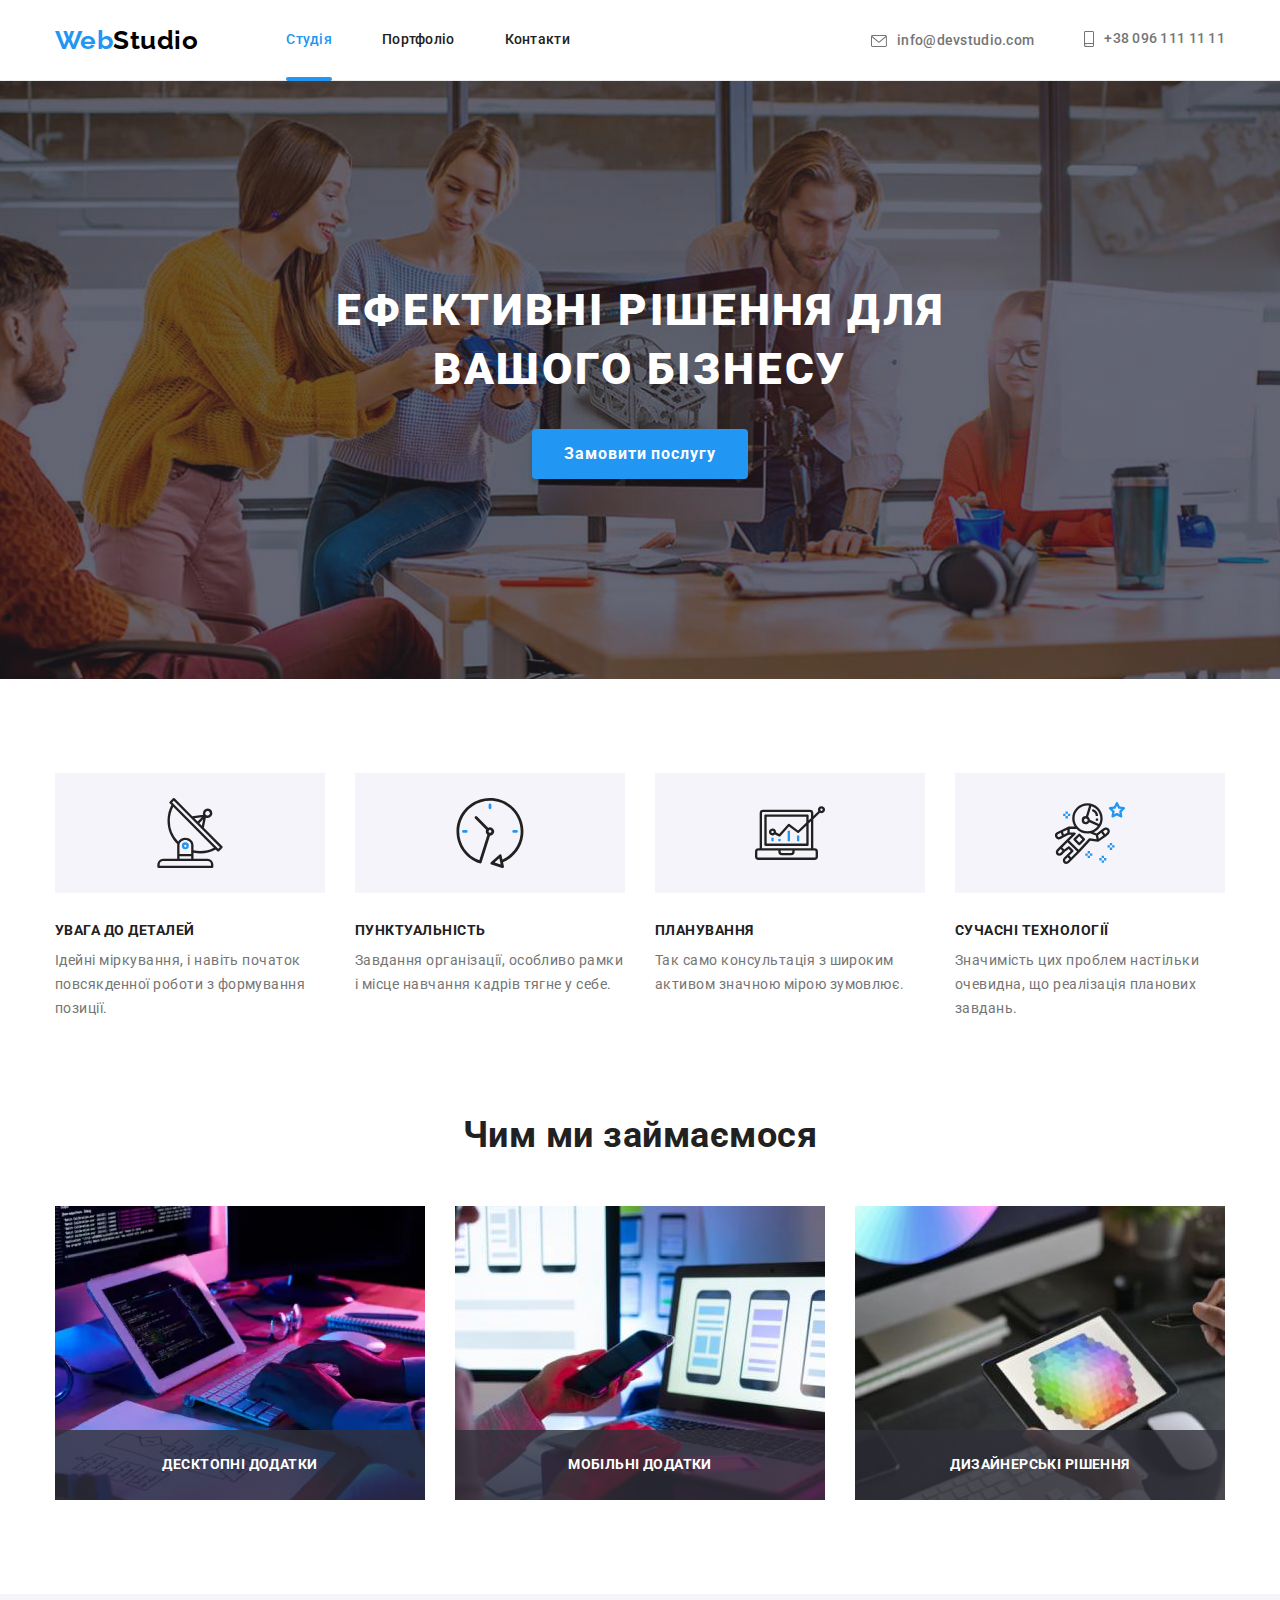
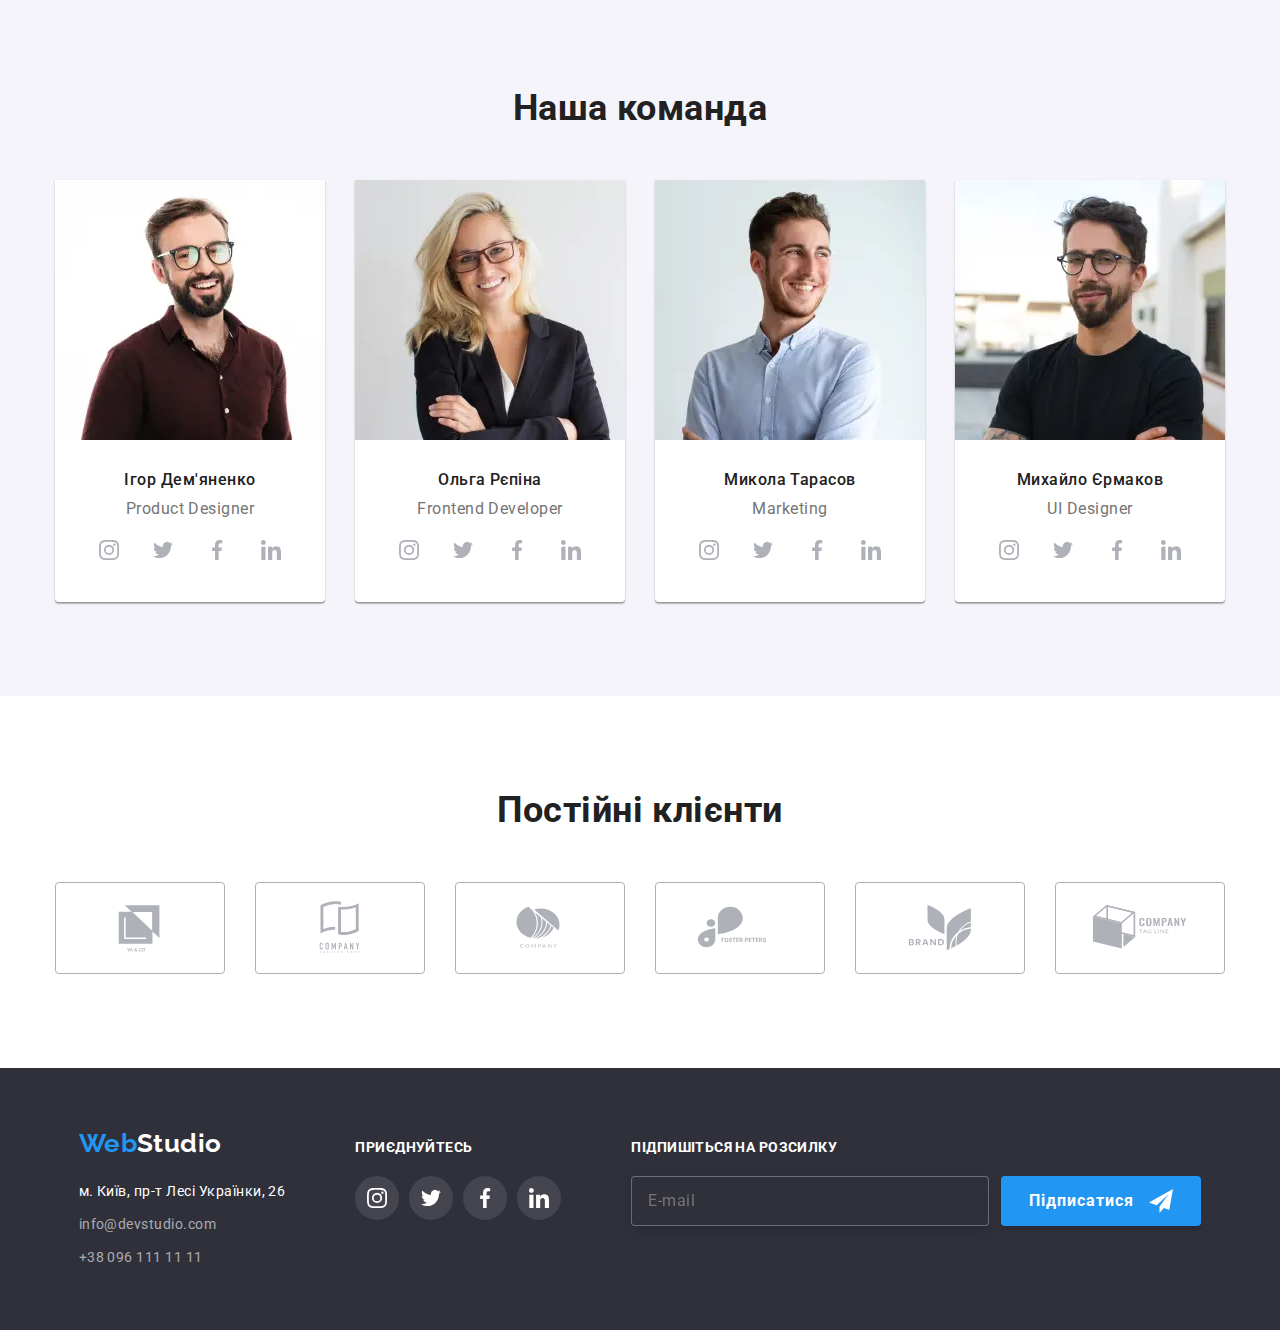
==== commit 5d5e7b76: "update" ====
--- a/index.html
+++ b/index.html
@@ -16,7 +16,7 @@
 
 </head>
 
-<body>
+<body data-no-scroll>
     <!-- HEADER -->
     <header class="header">
         <div class="container  header__container"><a href="./index.html" class="logo__link link"><span
--- a/css/main.min.css
+++ b/css/main.min.css
@@ -1 +1 @@
-:root{--primary-text-color: #757575;--title-text-color: #212121;--accent-color: #2196F3;--second-background-color: #2F303A;--first-boby-color: #F5F5F5;--second-body-color: #F5F4FA;--white-color: #FFFFFF;--black-color: #000000;--column-gap: 30px;--margin-none: 0px;--icons-color: #AFB1B8}body{font-family:Roboto,sans-serif;color:var(--primary-text-color);background-color:var(--white-color);letter-spacing:.03em}p{margin:var(--margin-none)}img{display:block;max-width:100%;height:auto}h1,h2,h3,h4,h5,h6{margin:var(--margin-none)}ul,ol{list-style:none;padding-left:0px}a{text-decoration:none;color:inherit;transition:color 250ms cubic-bezier(0.4, 0, 0.2, 1)}a:hover,a:focus{color:var(--accent-color)}.section{padding-top:60px;padding-bottom:60px}@media screen and (min-width: 1200px){.section{padding-top:94px;padding-bottom:94px}}.title{color:var(--title-text-color);font-weight:700;font-size:36px;line-height:1.16;margin-bottom:50px;text-align:center}.container{padding-left:15px;padding-right:15px;align-items:center;margin-left:auto;margin-right:auto}@media screen and (min-width: 480px){.container{width:480px}}@media screen and (min-width: 768px){.container{width:768px}}@media screen and (min-width: 1200px){.container{width:1200px}}.visually-hidden{position:absolute;white-space:nowrap;width:1px;height:1px;overflow:hidden;border:0;padding:0;clip:rect(0 0 0 0);clip-path:inset(50%);margin:-1px}.header{background-color:var(--white-color);font-weight:500;border-bottom:solid 1px #ececec;position:relative}.header__container{display:flex;justify-content:space-between}@media screen and (min-width: 768px){.header__container{column-gap:88px;flex-basis:calc((100% - 88px)/2)}}.header-menu__container{display:none}@media screen and (min-width: 768px){.header-menu__container{display:flex;width:100%;justify-content:space-between;align-items:center}}@media screen and (max-width: 768px){.mobile-menu__button--open{display:inline-flex;margin:var(--margin-none);padding:0;border:none;background-color:rgba(0,0,0,0);width:40px;height:40px}}@media screen and (min-width: 768px){.mobile-menu__button--open{display:none}}.logo__link{font-family:Raleway,sans-serif;font-weight:700;color:var(--black-color)}@media screen and (max-width: 1200px){.logo__link{font-size:24px;line-height:1.16;padding:16px 0}}@media screen and (min-width: 1200px){.logo__link{font-size:26px;line-height:1.19}}.logo{color:var(--accent-color)}.logo__link--inverse{font-family:Raleway,sans-serif;font-weight:700;padding:0px}@media screen and (max-width: 1200px){.logo__link--inverse{font-size:24px;line-height:1.16}}@media screen and (min-width: 1200px){.logo__link--inverse{font-size:26px;line-height:1.19}}.navigation{font-weight:500;font-size:14px;line-height:1.14;letter-spacing:.02em;color:var(--title-text-color)}.navigation__list{display:flex;align-items:center;justify-content:center;margin:var(--margin-none)}.navigation__item{margin-right:50px;position:relative;text-align:center}.navigation__item:last-child{margin-right:var(--margin-none)}.navigation__link{padding-top:32px;padding-bottom:32px;display:block}.navigation__link--active::after{content:"";color:var(--accent-color);position:absolute;left:0;bottom:-1px;display:block;width:100%;height:4px;background-color:var(--accent-color);border-radius:2px;margin:var(--margin-none)}.header__contacts{list-style:none;padding-left:0px;padding:0px;margin:var(--margin-none);color:var(--primary-text-color);fill:currentColor;display:flex}@media screen and (min-width: 768px){.header__contacts{flex-direction:column}}@media screen and (min-width: 1200px){.header__contacts{flex-direction:row;margin-left:auto}}.contacts__item{display:flex;align-items:center;justify-content:baseline}@media screen and (min-width: 768px){.contacts__item+.contacts__item{margin-left:0}}@media screen and (min-width: 1200px){.contacts__item+.contacts__item{margin-left:50px}}.contacts__link{display:flex;align-items:center;text-decoration:none;color:var(--primary-text-color);font-size:14px;line-height:1.14;letter-spacing:.02em;font-weight:500;fill:currentColor;transition:color 250ms cubic-bezier(0.4, 0, 0.2, 1),fill 250ms cubic-bezier(0.4, 0, 0.2, 1)}.contacts__link:hover,.contacts__link :focus{color:var(--accent-color);fill:var(--accent-color)}.contact__icon{margin-right:10px;fill:currentColor}@media screen and (max-width: 768px){.contact__icon{display:none}}.contact__icon:hover,.contact__icon :focus{fill:var(--accent-color)}.mobile-menu{opacity:0;pointer-events:none;background-color:var(--white-color);position:fixed;top:0;left:0;width:100%;height:100%;z-index:100;letter-spacing:.02em;visibility:hidden;transform:scale(1)}.mobile-menu.is-open{visibility:visible;opacity:1;transition:opasity 250ms cubic-bezier(0.4, 0, 0.2, 1)}.mobile-menu__container{display:flex;flex-direction:column;justify-content:space-between;padding-top:48px;padding-left:40px;height:100%}@media screen and (max-width: 768px){.mobile-menu__button--close{display:inline-flex;margin:var(--margin-none);border:none;background-color:rgba(0,0,0,0);width:40px;height:40px;position:absolute;top:0;right:15px;fill:currentcolor;line-height:0}.mobile-menu__button--close:hover,.mobile-menu__button--close:focus{fill:var(--accent-color)}}.mobile-menu--position{width:100%;display:flex;flex-direction:column}.mobile-menu__mobile-navigation{margin:var(--margin-none);font-weight:500;font-size:40px;line-height:1.17;width:100%;letter-spacing:.02em;color:var(--title-text-color)}.mobile-navigation__list-navigation{margin:var(--margin-none)}.list-navigation__item+.list-navigation__item{margin-top:32px}.list-navigation__link--active{color:var(--accent-color)}.mobile-menu__contact-list-mobile{margin:var(--margin-none);width:100%}.contact-list-mobile__item+.contact-list-mobile__item{margin-top:32px}.contact-list-mobile__tel{display:block;font-size:34px;line-height:1.17;letter-spacing:.02em;color:var(--accent-color);text-align:start;width:100%}.contact-list-mobile__mail{font-size:24px;line-height:1.16;letter-spacing:.02em}.mobile-menu__social-media-list{display:flex;flex-wrap:wrap;width:100%;margin-top:64px;margin-bottom:48px;font-size:18px;line-height:1.22;letter-spacing:.02em;color:var(--accent-color)}.social-media__item{display:flex}.social-media__item:not(:last-child)::after{content:"";display:block;width:1px;height:22px;margin:var(--margin-none);background-color:rgba(33,33,33,.2);margin:0 10px}.hero{max-width:1600px;background-image:linear-gradient(to right, rgba(47, 48, 58, 0.4), rgba(47, 48, 58, 0.4)),url(../images/hero-section/hero-mob.jpg);background-repeat:no-repeat;background-size:cover;background-position:center;flex-direction:column;text-align:center}@media screen and (max-width: 1200px){.hero{padding:118px 0;background-image:linear-gradient(to right, rgba(47, 48, 58, 0.4), rgba(47, 48, 58, 0.4)),url(../images/hero-section/hero-tab.jpg)}}@media screen and (min-width: 1200px){.hero{background-image:linear-gradient(to right, rgba(47, 48, 58, 0.4), rgba(47, 48, 58, 0.4)),url(../images/hero-section/hero-desk.jpg);padding:200px 0;margin:0 auto}}@media screen and (min-device-pixel-ratio: 2)and (min-width: 1200px),screen and (min-resolution: 192dpi)and (min-width: 1200px),screen and (min-resolution: 2dppx)and (min-width: 1200px){.hero{background-image:linear-gradient(to right, rgba(47, 48, 58, 0.4), rgba(47, 48, 58, 0.4)),url(../images/hero-section/hero-desk@2x.jpg)}}@media screen and (min-device-pixel-ratio: 2)and (min-width: 768px),screen and (min-resolution: 192dpi)and (min-width: 768px),screen and (min-resolution: 2dppx)and (min-width: 768px){.hero{background-image:linear-gradient(to right, rgba(47, 48, 58, 0.4), rgba(47, 48, 58, 0.4)),url(../images/hero-section/hero-tab@2x.jpg)}}@media screen and (min-device-pixel-ratio: 2)and (max-width: 767px),screen and (min-resolution: 192dpi)and (max-width: 767px),screen and (min-resolution: 2dppx)and (max-width: 767px){.hero{background-image:linear-gradient(to right, rgba(47, 48, 58, 0.4), rgba(47, 48, 58, 0.4)),url(../images/hero-section/hero-mob@2x.jpg)}}.hero__title{color:var(--white-color);font-weight:900;letter-spacing:.06em;text-transform:uppercase;margin-left:auto;margin-right:auto}@media screen and (max-width: 1200px){.hero__title{font-size:26px;line-height:1.62}}@media screen and (min-width: 1200px){.hero__title{font-size:44px;line-height:1.34;width:696px}}.hero__button{font-family:"Roboto",sans-serif;font-weight:700;font-size:16px;line-height:1.88;letter-spacing:.06em;color:var(--white-color);background-color:var(--accent-color);box-shadow:0px 4px 4px rgba(0,0,0,.15);cursor:pointer;border:0;border-radius:4px;margin-top:var(--column-gap);padding:10px 32px;transition:background-color 250ms cubic-bezier(0.4, 0, 0.2, 1)}@media screen and (max-width: 1200px){.hero__button{padding:10px 24px}}.hero__button:hover,.hero__button:focus{background-color:#188ce8}@media screen and (min-width: 768px)and (max-width: 1200px){.benefits-list{display:flex;flex-wrap:wrap;gap:30px;margin:var(--margin-none)}}@media screen and (min-width: 1200px){.benefits-list{display:flex;margin:var(--margin-none)}}@media screen and (max-width: 768px){.benefits__item+.benefits__item{margin-top:var(--column-gap)}}@media screen and (min-width: 768px){.benefits__item{flex-basis:calc((100% - 30px)/2)}}@media screen and (min-width: 1200px){.benefits__item{width:calc((100% - 90px)/4);margin-right:30px}.benefits__item:last-child{margin-right:var(--margin-none)}}.benefits__icon{display:flex;justify-content:center;background-color:var(--second-body-color);margin-bottom:30px;height:120px;align-items:center}.benefits__titles{color:var(--title-text-color);font-weight:700;font-size:14px;line-height:1.14;text-transform:uppercase;margin-top:var(--margin-none);margin-bottom:10px}@media screen and (max-width: 768px){.benefits__titles{text-align:center}}.benefits__text{font-size:14px;line-height:1.71;margin-bottom:30px;margin:var(--margin-none)}.about-section{padding-top:0}@media screen and (max-width: 1200px){.about-section{display:none}}.about-section__gallery{display:flex;margin:var(--margin-none);column-gap:var(--column-gap)}.about-section__container{position:relative}.about-section__text{position:absolute;width:100%;height:70px;bottom:0;display:flex;justify-content:center;align-items:center;font-weight:700;font-size:14px;line-height:1.14;-align:center;letter-spacing:.03em;text-transform:uppercase;color:var(--white-color);background-color:rgba(47,48,58,.8)}.team{background-color:var(--second-body-color)}.team__list{display:flex;margin:var(--margin-none)}@media screen and (max-width: 768px){.team__list{flex-direction:column;gap:30px}}@media screen and (min-width: 768px)and (max-width: 1200px){.team__list{flex-wrap:wrap;gap:30px}}.team__item{background-color:var(--white-color);border-radius:0px 0px 4px 4px;box-shadow:0px 1px 3px rgba(0,0,0,.12),0px 1px 1px rgba(0,0,0,.14),0px 2px 1px rgba(0,0,0,.2)}.team__item:last-child{margin-right:var(--margin-none)}@media screen and (max-width: 768px){.team__item{max-width:450px;margin:var(--margin-none)}}@media screen and (min-width: 768px){.team__item{width:calc((100% - 30px)/2)}}@media screen and (min-width: 1200px){.team__item{width:calc((100% - 90px)/4);margin-right:30px}}.team__description{padding-top:30px;padding-bottom:30px}.team__titles{color:var(--title-text-color);font-weight:500;font-size:16px;line-height:1.19;margin:var(--margin-none);margin-bottom:10px;text-align:center}.team__profession{font-size:16px;line-height:1.19;margin:var(--margin-none);text-align:center}.team__contact{margin:var(--margin-none);display:flex;column-gap:10px;justify-content:center;margin-top:10px}.team__link{text-decoration:none;width:44px;height:44px;display:flex;align-items:center;justify-content:center;color:var(--icons-color);fill:currentColor;border-radius:50%;transition:fill 250ms cubic-bezier(0.4, 0, 0.2, 1),background-color 250ms cubic-bezier(0.4, 0, 0.2, 1)}.team__link:hover,.team__link:focus{background-color:var(--accent-color);fill:var(--white-color)}.clients__list{display:flex;flex-wrap:wrap;gap:30px}.clients__item{color:var(--icons-color);fill:currentColor}@media screen and (max-width: 768px){.clients__item{flex-basis:calc((100% - 30px)/2)}}@media screen and (min-width: 768px){.clients__item{flex-basis:calc((100% - 60px)/3)}}@media screen and (min-width: 1200px){.clients__item{flex-basis:calc((100% - 150px)/6)}}.clients__link{height:92px;border:1px solid #afb1b8;border-radius:4px;display:flex;align-items:center;justify-content:center;transition:color 250ms cubic-bezier(0.4, 0, 0.2, 1),border 250ms cubic-bezier(0.4, 0, 0.2, 1)}.clients__link:hover,.clients__link:focus{color:var(--accent-color);border:1px solid var(--accent-color)}.clients__icon{fill:currentColor}.butttons-list{list-style:none;display:flex;column-gap:8px;padding-left:0px;justify-content:flex-start;margin-bottom:var(--margin-none);margin-top:var(--margin-none)}@media screen and (max-width: 768px){.butttons-list{flex-wrap:wrap;width:100%}}@media screen and (min-width: 768px){.butttons-list{justify-content:center}}.butttons-list__button{font-family:"Roboto",sans-serif;font-weight:500;font-size:16px;line-height:1.62;background-color:var(--second-body-color);color:var(--title-text-color);cursor:pointer;border-radius:4px;border:0px;padding:6px 22px;min-width:74px;transition:color 250ms cubic-bezier(0.4, 0, 0.2, 1),background-color 250ms cubic-bezier(0.4, 0, 0.2, 1),box-shadow 250ms cubic-bezier(0.4, 0, 0.2, 1)}.butttons-list__button:hover,.butttons-list__button:focus{background-color:var(--accent-color);color:var(--white-color);box-shadow:0px 3px 1px rgba(0,0,0,.1),0px 1px 2px rgba(0,0,0,.08),0px 2px 2px rgba(0,0,0,.12)}.butttons-list__button--active{background-color:var(--accent-color);color:var(--white-color);box-shadow:0px 3px 1px rgba(0,0,0,.1),0px 1px 2px rgba(0,0,0,.08),0px 2px 2px rgba(0,0,0,.12)}.products{margin-top:50px;display:flex}@media screen and (max-width: 768px){.products{flex-direction:column;gap:30px;align-items:center}}@media screen and (max-width: 1200px){.products{flex-wrap:wrap;gap:30px}}@media screen and (min-width: 1200px){.products{flex-wrap:wrap;margin-right:calc(-1*var(--column-gap));margin-bottom:calc(-1*var(--column-gap))}}@media screen and (max-width: 768px){.products__item{max-width:450px}}@media screen and (max-width: 768px){.products__item{flex-basis:calc((100% - 30px)/2)}}@media screen and (min-width: 1200px){.products__item{width:calc(33.3333333333% - var(--column-gap));margin-right:var(--column-gap);margin-bottom:var(--column-gap)}.products__item:nth-child(3n){margin-right:var(--margin-none)}}.products__link{text-decoration:none;color:var(--primary-text-color);font-size:16px;line-height:1.87;margin:var(--margin-none);display:block;transition:box-shadow 250ms cubic-bezier(0.4, 0, 0.2, 1)}@media screen and (max-width: 1200px){.products__link{display:flex;flex-direction:column}}.products__link:hover,.products__link:focus{box-shadow:0px 1px 1px rgba(0,0,0,.12),0px 4px 4px rgba(0,0,0,.06),1px 4px 6px rgba(0,0,0,.16)}.products__tumb{position:relative;overflow:hidden}.tumb__owerlay{position:absolute;display:flex;width:100%;height:294px;align-items:center;padding-left:24px;padding-right:24px;top:0;left:0;transform:translateY(100%);font-size:18px;line-height:1.56;letter-spacing:.03em;color:var(--white-color);background-color:rgba(33,150,243,.9);transition:transform 250ms cubic-bezier(0.4, 0, 0.2, 1)}.products__link:hover .tumb__owerlay,.products__link:focus .tumb__owerlay{transform:translateY(0)}.products__description{padding:20px 24px;flex-grow:1;border-bottom:1px solid #eee;border-left:1px solid #eee;border-right:1px solid #eee;color:var(--primary-text-color)}.description__title{font-weight:700;font-size:18px;line-height:2;letter-spacing:.06em;color:var(--title-text-color);margin:var(--margin-none);margin-bottom:4px}.backdrop{position:fixed;top:0;left:0;width:100%;height:100%;background:rgba(0,0,0,.2);opacity:1;transition:opasity 250ms cubic-bezier(0.4, 0, 0.2, 1)}.backdrop.is-hidden{opacity:0;pointer-events:none}.modal{position:absolute;display:flex;flex-direction:column;padding:40px;transition:transform 250ms cubic-bezier(0.4, 0, 0.2, 1);background:#fff;color:var(--black-color);box-shadow:0px 1px 3px rgba(0,0,0,.12),0px 1px 1px rgba(0,0,0,.14),0px 2px 1px rgba(0,0,0,.2);border-radius:4px;transform:translate(-50%, -50%) scale(1)}@media screen and (max-width: 768px){.modal{max-width:450px;top:93px;left:15px;right:15px;transform:scale(1)}}@media screen and (min-width: 768px){.modal{min-width:450px;max-width:528px;min-height:581px;top:50%;left:50%}}.backdrop.is-hidden .modal{transform:translate(-50%, -50%) scale(1.25)}.modal__button{position:absolute;right:8px;top:8px;cursor:pointer;width:30px;height:30px;padding:var(--margin-none);background:var(--white-color);border:1px solid rgba(0,0,0,.1);border-radius:50%;color:var(--black-color);fill:currentColor;transition:color 250ms cubic-bezier(0.4, 0, 0.2, 1)}.modal__button:hover,.modal__button:focus{color:var(--accent-color)}.modal__title{margin-bottom:12px;text-align:center;font-weight:700;font-size:20px;line-height:1.15;letter-spacing:.03em}.modal__input{display:flex;flex-direction:column;position:relative;margin-bottom:10px;font-size:12px;line-height:1.66;letter-spacing:.01em;color:var(--primary-text-color);transition:fill 250ms cubic-bezier(0.4, 0, 0.2, 1)}.modal__input:hover,.modal__input:focus-within{fill:var(--accent-color)}.modal__input--margin{margin-bottom:0}.input__label{font-size:12px;line-height:1.16;letter-spacing:.01em;margin-bottom:4px}.modal__input--position{position:relative}.input__form{display:block;width:100%;resize:none;border:1px solid rgba(33,33,33,.2);border-radius:4px;height:40px;padding:12px 42px;fill:currentColor;transition:border 250ms cubic-bezier(0.4, 0, 0.2, 1)}.input__form:hover,.input__form:focus{border:1px solid var(--accent-color);outline:none}.input__form--settings-textarea{margin-top:4px;padding-left:16px;resize:none;width:100%;height:120px;color:rgba(117,117,117,.5)}.input__icon{position:absolute;top:50%;left:12px;transform:translateY(-50%);width:18px;height:18px}.modal__agreement{margin-top:20px;position:relative;display:flex;flex-direction:column;align-items:center}.agreement__title{display:block;margin-left:8px;padding-left:15px;line-height:1.71;letter-spacing:.03em;color:var(--primary-text-color)}@media screen and (max-width: 1200px){.agreement__title{font-size:12px}}@media screen and (min-width: 1200px){.agreement__title{font-size:14px}}.agreement__title--margin{margin-bottom:30px}.checkbox__icon{display:inline-block;position:absolute;top:5px;width:16px;height:15px;border:2px solid var(--title-text-color);border-radius:2px;transition:background-color 250ms cubic-bezier(0.4, 0, 0.2, 1)}.checkbox:checked+.checkbox__icon{background-color:var(--accent-color);background-image:url(../images/icon\ check.svg);background-size:contain;background-origin:border-box;border-color:var(--accent-color)}.checkbox:focus+.checkbox__icon{border-color:var(--accent-color)}.agreement__link{text-decoration:underline;line-height:1.71;letter-spacing:.03em;color:var(--accent-color)}@media screen and (max-width: 1200px){.agreement__link{font:size 12px}}@media screen and (min-width: 1200px){.agreement__link{font:size 14px}}.agreement__link:hover{text-decoration:none}.modal__button--send{width:200px;height:50px;padding:0;background-color:var(--accent-color);box-shadow:0px 4px 4px rgba(0,0,0,.15);border-radius:4px;border:none;font-weight:700;font-size:16px;line-height:1.88;text-align:center;letter-spacing:.06em;color:var(--white-color);cursor:pointer;transition:background-color 250ms cubic-bezier(0.4, 0, 0.2, 1)}.send-button:hover,.send-button:focus{background:#188ce8}.footer{background-color:var(--second-background-color);color:var(--white-color);font-size:14px;line-height:1.71;padding-top:60px;padding-bottom:60px}.footer--container{display:flex}@media screen and (max-width: 768px){.footer--container{flex-direction:column;text-align:center}}@media screen and (min-width: 768px){.footer--container{flex-wrap:wrap;text-align:center;justify-content:center}}@media screen and (min-width: 1200px){.footer--container{column-gap:70px;align-items:baseline}}.footer__content{display:flex;margin-bottom:60px}@media screen and (max-width: 768px){.footer__content{flex-direction:column}}@media screen and (min-width: 768px){.footer__content{column-gap:165px;margin-left:auto;margin-right:auto}}@media screen and (min-width: 1200px){.footer__content{column-gap:70px;margin:0;align-items:baseline}}.address{font-style:normal;margin-top:20px;padding:0px}@media screen and (max-width: 768px){.address{margin-bottom:60px}}.address__list{list-style:none;padding:0px;margin:0px}.address__item:not(:last-child){margin-bottom:9px}.address__link{color:rgba(255,255,255,.6);padding:0px}.join__container{display:flex;flex-direction:column}@media screen and (max-width: 768px){.join__container{justify-content:center;align-items:center}}.join{text-transform:uppercase;font-weight:700;font-size:14px;line-height:1.14;letter-spacing:.03em;color:var(--white-color)}.join__contact-list{margin:var(--margin-none);display:flex;column-gap:10px;justify-content:center;margin-top:20px}.join__link{text-decoration:none;display:flex;align-items:center;justify-content:center;color:var(--white-color);fill:currentColor;background-color:rgba(255,255,255,.1);border-radius:50%;width:44px;height:44px;transition:background-color 250ms cubic-bezier(0.4, 0, 0.2, 1),fill 250ms cubic-bezier(0.4, 0, 0.2, 1),border-radius 250ms cubic-bezier(0.4, 0, 0.2, 1)}.join__link:hover,.join__link:focus{background-color:var(--accent-color);fill:var(--white-color);border-radius:50%}@media screen and (max-width: 768px){.footer-form--container{flex-direction:column;justify-content:center;align-items:center;text-align:center}}.footer-form__title{margin-bottom:20px;font-weight:700;font-size:14px;line-height:1.14;letter-spacing:.03em;text-transform:uppercase}.footer-form__input--container{display:flex;flex-direction:column}@media screen and (min-width: 1200px){.footer-form__input--container{flex-direction:row}}.footer-form__input{height:50px;padding:15px 16px;font-size:16px;line-height:1.25;letter-spacing:.03em;background-color:var(--second-background-color);color:rgba(255,255,255,.6);border:1px solid rgba(255,255,255,.3);filter:drop-shadow(0px 4px 4px rgba(0, 0, 0, 0.15));border-radius:4px}@media screen and (max-width: 768px){.footer-form__input{width:100%}}@media screen and (min-width: 768px){.footer-form__input{width:450px}}@media screen and (min-width: 1200px){.footer-form__input{width:358px}}.footer-form__button{display:flex;align-items:center;text-align:center;justify-content:space-between;cursor:pointer;padding:10px 28px;width:200px;height:50px;font-weight:700;font-size:16px;line-height:1.88;letter-spacing:.06em;color:var(--white-color);background-color:var(--accent-color);box-shadow:0px 4px 4px rgba(0,0,0,.15);border-radius:4px;border:0px}@media screen and (max-width: 1200px){.footer-form__button{margin-top:20px;margin-left:auto;margin-right:auto}}@media screen and (min-width: 1200px){.footer-form__button{margin-left:12px}}/*# sourceMappingURL=main.min.css.map */+:root{--primary-text-color: #757575;--title-text-color: #212121;--accent-color: #2196F3;--second-background-color: #2F303A;--first-boby-color: #F5F5F5;--second-body-color: #F5F4FA;--white-color: #FFFFFF;--black-color: #000000;--column-gap: 30px;--margin-none: 0px;--icons-color: #AFB1B8}body{font-family:Roboto,sans-serif;color:var(--primary-text-color);background-color:var(--white-color);letter-spacing:.03em}p{margin:var(--margin-none)}img{display:block;max-width:100%;height:auto}h1,h2,h3,h4,h5,h6{margin:var(--margin-none)}ul,ol{list-style:none;padding-left:0px;margin:0}a{text-decoration:none;color:inherit;transition:color 250ms cubic-bezier(0.4, 0, 0.2, 1)}a:hover,a:focus{color:var(--accent-color)}.section{padding-top:60px;padding-bottom:60px}@media screen and (min-width: 1200px){.section{padding-top:94px;padding-bottom:94px}}.title{color:var(--title-text-color);font-weight:700;font-size:28px;line-height:1.16;margin-bottom:30px;text-align:center}@media screen and (min-width: 1200px){.title{font-size:36px;margin-bottom:50px}}.no-scroll{overflow:hidden}.container{padding-left:15px;padding-right:15px;align-items:center;margin-left:auto;margin-right:auto}@media screen and (max-width: 767px){.container{max-width:480px}}@media screen and (min-width: 768px){.container{width:768px}}@media screen and (min-width: 1200px){.container{width:1200px}}.visually-hidden{position:absolute;white-space:nowrap;width:1px;height:1px;overflow:hidden;border:0;padding:0;clip:rect(0 0 0 0);clip-path:inset(50%);margin:-1px}.header{background-color:var(--white-color);font-weight:500;border-bottom:solid 1px #ececec;position:relative}.header__container{display:flex;justify-content:space-between}@media screen and (min-width: 768px){.header__container{column-gap:88px;flex-basis:calc((100% - 88px)/2)}}.header-menu__container{display:none}@media screen and (min-width: 768px){.header-menu__container{display:flex;width:100%;justify-content:space-between;align-items:center}}@media screen and (max-width: 768px){.mobile-menu__button--open{display:inline-flex;margin:var(--margin-none);padding:0;border:none;background-color:rgba(0,0,0,0);width:40px;height:40px}}@media screen and (min-width: 768px){.mobile-menu__button--open{display:none}}.logo__link{font-family:Raleway,sans-serif;font-weight:700;color:var(--black-color)}@media screen and (max-width: 1200px){.logo__link{font-size:24px;line-height:1.16;padding:16px 0}}@media screen and (min-width: 1200px){.logo__link{font-size:26px;line-height:1.19}}.logo{color:var(--accent-color)}.logo__link--inverse{font-family:Raleway,sans-serif;font-weight:700;padding:0px}@media screen and (max-width: 1200px){.logo__link--inverse{font-size:24px;line-height:1.16}}@media screen and (min-width: 1200px){.logo__link--inverse{font-size:26px;line-height:1.19}}.navigation{font-weight:500;font-size:14px;line-height:1.14;letter-spacing:.02em;color:var(--title-text-color)}.navigation__list{display:flex;align-items:center;justify-content:center;margin:var(--margin-none)}.navigation__item{margin-right:50px;position:relative;text-align:center}.navigation__item:last-child{margin-right:var(--margin-none)}.navigation__link{padding-top:32px;padding-bottom:32px;display:block}.navigation__link--active{color:var(--accent-color)}.navigation__link--active::after{content:"";color:var(--accent-color);position:absolute;left:0;bottom:-1px;display:block;width:100%;height:4px;background-color:var(--accent-color);border-radius:2px;margin:var(--margin-none)}.header__contacts{list-style:none;padding-left:0px;padding:0px;margin:var(--margin-none);color:var(--primary-text-color);fill:currentColor;display:flex}@media screen and (min-width: 768px){.header__contacts{flex-direction:column}}@media screen and (min-width: 1200px){.header__contacts{flex-direction:row;margin-left:auto;align-items:baseline}}.contacts__item{display:flex;align-items:center;justify-content:baseline}@media screen and (min-width: 768px){.contacts__item+.contacts__item{margin-left:0;margin-top:10px}}@media screen and (min-width: 1200px){.contacts__item+.contacts__item{margin-left:50px;margin-top:0px}}.contacts__link{display:flex;align-items:center;text-decoration:none;color:var(--primary-text-color);font-size:14px;line-height:1.14;letter-spacing:.02em;font-weight:500;fill:currentColor;transition:color 250ms cubic-bezier(0.4, 0, 0.2, 1),fill 250ms cubic-bezier(0.4, 0, 0.2, 1)}.contacts__link:hover,.contacts__link :focus{color:var(--accent-color);fill:var(--accent-color)}.contact__icon{margin-right:10px;fill:currentColor}@media screen and (max-width: 767px){.contact__icon{display:none}}.contact__icon:hover,.contact__icon :focus{fill:var(--accent-color)}.mobile-menu{opacity:0;background-color:var(--white-color);position:fixed;top:0;left:0;width:100%;height:100vh;z-index:100;letter-spacing:.02em;visibility:hidden;transition:opacity 250ms cubic-bezier(0.4, 0, 0.2, 1),visibility 250ms cubic-bezier(0.4, 0, 0.2, 1)}.mobile-menu.is-open{visibility:visible;opacity:1;transition:opasity 250ms cubic-bezier(0.4, 0, 0.2, 1)}.mobile-menu__container{display:flex;flex-direction:column;justify-content:space-between;padding:48px 40px;height:100%}@media screen and (max-width: 768px){.mobile-menu__button--close{display:inline-flex;margin:var(--margin-none);border:none;background-color:rgba(0,0,0,0);width:40px;height:40px;position:absolute;top:8px;right:15px;fill:currentcolor;line-height:0}.mobile-menu__button--close:hover,.mobile-menu__button--close:focus{fill:var(--accent-color)}}.mobile-menu--position{width:100%;display:flex;flex-direction:column}.mobile-menu__mobile-navigation{margin:var(--margin-none);font-weight:500;font-size:40px;line-height:1.17;width:100%;letter-spacing:.02em;color:var(--title-text-color)}.mobile-navigation__list-navigation{margin:var(--margin-none)}.list-navigation__item+.list-navigation__item{margin-top:32px}.list-navigation__link--active{color:var(--accent-color)}.mobile-menu__contact-list-mobile{margin:var(--margin-none);width:100%}.contact-list-mobile__item+.contact-list-mobile__item{margin-top:32px}.contact-list-mobile__tel{display:block;font-size:34px;line-height:1.17;letter-spacing:.02em;color:var(--accent-color);text-align:start;width:100%}.contact-list-mobile__mail{font-size:24px;line-height:1.16;letter-spacing:.02em}.mobile-menu__social-media-list{display:flex;flex-wrap:wrap;width:100%;margin-top:64px;font-size:18px;line-height:1.22;letter-spacing:.02em;color:var(--accent-color)}.social-media__item{display:flex}.social-media__item:not(:last-child)::after{content:"";display:block;width:1px;height:22px;margin:var(--margin-none);background-color:rgba(33,33,33,.2);margin:0 10px}.hero{max-width:1600px;background-image:linear-gradient(to right, rgba(47, 48, 58, 0.4), rgba(47, 48, 58, 0.4)),url(../images/hero-section/hero-mob.jpg);background-repeat:no-repeat;background-size:cover;background-position:center;flex-direction:column;text-align:center}@media screen and (max-width: 1200px){.hero{padding:118px 0;background-image:linear-gradient(to right, rgba(47, 48, 58, 0.4), rgba(47, 48, 58, 0.4)),url(../images/hero-section/hero-tab.jpg)}}@media screen and (min-width: 1200px){.hero{background-image:linear-gradient(to right, rgba(47, 48, 58, 0.4), rgba(47, 48, 58, 0.4)),url(../images/hero-section/hero-desk.jpg);padding:200px 0;margin:0 auto}}@media screen and (min-device-pixel-ratio: 2)and (min-width: 1200px),screen and (min-resolution: 192dpi)and (min-width: 1200px),screen and (min-resolution: 2dppx)and (min-width: 1200px){.hero{background-image:linear-gradient(to right, rgba(47, 48, 58, 0.4), rgba(47, 48, 58, 0.4)),url(../images/hero-section/hero-desk@2x.jpg)}}@media screen and (min-device-pixel-ratio: 2)and (min-width: 768px),screen and (min-resolution: 192dpi)and (min-width: 768px),screen and (min-resolution: 2dppx)and (min-width: 768px){.hero{background-image:linear-gradient(to right, rgba(47, 48, 58, 0.4), rgba(47, 48, 58, 0.4)),url(../images/hero-section/hero-tab@2x.jpg)}}@media screen and (min-device-pixel-ratio: 2)and (max-width: 767px),screen and (min-resolution: 192dpi)and (max-width: 767px),screen and (min-resolution: 2dppx)and (max-width: 767px){.hero{background-image:linear-gradient(to right, rgba(47, 48, 58, 0.4), rgba(47, 48, 58, 0.4)),url(../images/hero-section/hero-mob@2x.jpg)}}.hero__title{color:var(--white-color);font-weight:900;letter-spacing:.06em;text-transform:uppercase;margin-left:auto;margin-right:auto}@media screen and (max-width: 1200px){.hero__title{font-size:26px;line-height:1.62}}@media screen and (min-width: 1200px){.hero__title{font-size:44px;line-height:1.34;width:696px}}.hero__button{font-family:"Roboto",sans-serif;font-weight:700;font-size:16px;line-height:1.88;letter-spacing:.06em;color:var(--white-color);background-color:var(--accent-color);box-shadow:0px 4px 4px rgba(0,0,0,.15);cursor:pointer;border:0;border-radius:4px;margin-top:var(--column-gap);padding:10px 32px;transition:background-color 250ms cubic-bezier(0.4, 0, 0.2, 1)}@media screen and (max-width: 1200px){.hero__button{padding:10px 24px}}.hero__button:hover,.hero__button:focus{background-color:#188ce8}@media screen and (min-width: 768px)and (max-width: 1200px){.benefits-list{display:flex;flex-wrap:wrap;gap:30px;margin:var(--margin-none)}}@media screen and (min-width: 1200px){.benefits-list{display:flex;margin:var(--margin-none)}}@media screen and (max-width: 767px){.benefits__item+.benefits__item{margin-top:var(--column-gap)}}@media screen and (min-width: 768px){.benefits__item{margin-top:0;flex-basis:calc((100% - 30px)/2)}}@media screen and (min-width: 1200px){.benefits__item{width:calc((100% - 90px)/4);margin-right:30px}.benefits__item:last-child{margin-right:var(--margin-none)}}.benefits__icon{display:flex;justify-content:center;background-color:var(--second-body-color);margin-bottom:30px;height:120px;align-items:center}.benefits__titles{color:var(--title-text-color);font-weight:700;font-size:14px;line-height:1.14;text-transform:uppercase;margin-top:var(--margin-none);margin-bottom:10px}@media screen and (max-width: 768px){.benefits__titles{text-align:center}}.benefits__text{font-size:14px;line-height:1.71;margin-bottom:30px;margin:var(--margin-none)}.about-section{padding-top:0}@media screen and (max-width: 1200px){.about-section{display:none}}.about-section__gallery{display:flex;margin:var(--margin-none);column-gap:var(--column-gap)}.about-section__container{position:relative}.about-section__text{position:absolute;width:100%;height:70px;bottom:0;display:flex;justify-content:center;align-items:center;font-weight:700;font-size:14px;line-height:1.14;-align:center;letter-spacing:.03em;text-transform:uppercase;color:var(--white-color);background-color:rgba(47,48,58,.8)}.team{background-color:var(--second-body-color)}.team__list{display:flex;margin:var(--margin-none)}@media screen and (max-width: 768px){.team__list{flex-direction:column;gap:30px}}@media screen and (min-width: 768px)and (max-width: 1200px){.team__list{flex-direction:row;flex-wrap:wrap;gap:30px}}.team__item{background-color:var(--white-color);border-radius:0px 0px 4px 4px;box-shadow:0px 1px 3px rgba(0,0,0,.12),0px 1px 1px rgba(0,0,0,.14),0px 2px 1px rgba(0,0,0,.2)}.team__item:last-child{margin-right:var(--margin-none)}@media screen and (max-width: 768px){.team__item{margin:var(--margin-none)}}@media screen and (min-width: 768px){.team__item{width:calc((100% - 30px)/2)}}@media screen and (min-width: 1200px){.team__item{width:calc((100% - 90px)/4);margin-right:30px}}.team__description{padding-top:30px;padding-bottom:30px}.team__titles{color:var(--title-text-color);font-weight:500;font-size:16px;line-height:1.19;margin:var(--margin-none);margin-bottom:10px;text-align:center}.team__profession{font-size:16px;line-height:1.19;margin:var(--margin-none);text-align:center}.team__contact{margin:var(--margin-none);display:flex;column-gap:10px;justify-content:center;margin-top:10px}.team__link{text-decoration:none;width:44px;height:44px;display:flex;align-items:center;justify-content:center;color:var(--icons-color);fill:currentColor;border-radius:50%;transition:fill 250ms cubic-bezier(0.4, 0, 0.2, 1),background-color 250ms cubic-bezier(0.4, 0, 0.2, 1)}.team__link:hover,.team__link:focus{background-color:var(--accent-color);fill:var(--white-color)}.clients__list{display:flex;flex-wrap:wrap;gap:30px}.clients__item{color:var(--icons-color);fill:currentColor}@media screen and (max-width: 768px){.clients__item{flex-basis:calc((100% - 30px)/2)}}@media screen and (min-width: 768px){.clients__item{flex-basis:calc((100% - 60px)/3)}}@media screen and (min-width: 1200px){.clients__item{flex-basis:calc((100% - 150px)/6)}}.clients__link{height:92px;border:1px solid #afb1b8;border-radius:4px;display:flex;align-items:center;justify-content:center;transition:color 250ms cubic-bezier(0.4, 0, 0.2, 1),border 250ms cubic-bezier(0.4, 0, 0.2, 1)}.clients__link:hover,.clients__link:focus{color:var(--accent-color);border:1px solid var(--accent-color)}.clients__icon{fill:currentColor}.butttons-list{list-style:none;display:flex;gap:15px 8px;padding-left:0px;justify-content:flex-start;margin-bottom:var(--margin-none);margin-top:var(--margin-none)}@media screen and (max-width: 768px){.butttons-list{flex-wrap:wrap;width:100%;gap:15px}}@media screen and (min-width: 768px){.butttons-list{justify-content:center}}.butttons-list__button{font-family:"Roboto",sans-serif;font-weight:500;font-size:16px;line-height:1.62;background-color:var(--second-body-color);color:var(--title-text-color);cursor:pointer;border-radius:4px;border:0px;padding:6px 22px;min-width:74px;transition:color 250ms cubic-bezier(0.4, 0, 0.2, 1),background-color 250ms cubic-bezier(0.4, 0, 0.2, 1),box-shadow 250ms cubic-bezier(0.4, 0, 0.2, 1)}.butttons-list__button:hover,.butttons-list__button:focus{background-color:var(--accent-color);color:var(--white-color);box-shadow:0px 3px 1px rgba(0,0,0,.1),0px 1px 2px rgba(0,0,0,.08),0px 2px 2px rgba(0,0,0,.12)}.butttons-list__button--active{background-color:var(--accent-color);color:var(--white-color);box-shadow:0px 3px 1px rgba(0,0,0,.1),0px 1px 2px rgba(0,0,0,.08),0px 2px 2px rgba(0,0,0,.12)}.products{display:flex}@media screen and (max-width: 768px){.products{flex-direction:column;gap:30px;align-items:center;margin-top:40px}}@media screen and (min-width: 768px){.products{margin-top:30px;flex-wrap:wrap;gap:30px;flex-direction:row;align-items:stretch}}@media screen and (min-width: 1200px){.products{margin-top:50px;flex-wrap:wrap;margin-right:calc(-1*var(--column-gap));margin-bottom:calc(-1*var(--column-gap))}}@media screen and (min-width: 768px){.products__item{flex-basis:calc((100% - 30px)/2)}}@media screen and (min-width: 1200px){.products__item{flex-basis:calc((100% - 60px)/3)}}.products__link{text-decoration:none;color:var(--primary-text-color);font-size:16px;line-height:1.87;margin:var(--margin-none);display:block;transition:box-shadow 250ms cubic-bezier(0.4, 0, 0.2, 1)}@media screen and (max-width: 1200px){.products__link{display:flex;flex-direction:column;height:100%}}.products__link:hover,.products__link:focus{box-shadow:0px 1px 1px rgba(0,0,0,.12),0px 4px 4px rgba(0,0,0,.06),1px 4px 6px rgba(0,0,0,.16)}.products__tumb{position:relative;overflow:hidden}.tumb__owerlay{position:absolute;display:flex;width:100%;height:100%;align-items:center;padding-left:24px;padding-right:24px;top:0;left:0;transform:translateY(100%);font-size:18px;line-height:1.56;letter-spacing:.03em;color:var(--white-color);background-color:rgba(33,150,243,.9);transition:transform 250ms cubic-bezier(0.4, 0, 0.2, 1)}.products__link:hover .tumb__owerlay,.products__link:focus .tumb__owerlay{transform:translateY(0)}.products__description{padding:20px 24px;flex-grow:1;border-bottom:1px solid #eee;border-left:1px solid #eee;border-right:1px solid #eee;color:var(--primary-text-color)}.description__title{font-weight:700;font-size:18px;line-height:2;letter-spacing:.06em;color:var(--title-text-color);margin:var(--margin-none);margin-bottom:4px}.backdrop{position:fixed;top:0;left:0;width:100%;height:100%;background:rgba(0,0,0,.2);opacity:1;transition:opasity 250ms cubic-bezier(0.4, 0, 0.2, 1)}.backdrop.is-hidden{opacity:0;pointer-events:none}.modal{position:absolute;display:flex;flex-direction:column;padding:40px;transition:transform 250ms cubic-bezier(0.4, 0, 0.2, 1);background:#fff;color:var(--black-color);box-shadow:0px 1px 3px rgba(0,0,0,.12),0px 1px 1px rgba(0,0,0,.14),0px 2px 1px rgba(0,0,0,.2);border-radius:4px;transform:translate(-50%, -50%) scale(1)}@media screen and (max-width: 768px){.modal{max-width:450px;top:93px;left:15px;right:15px;transform:scale(1)}}@media screen and (min-width: 768px){.modal{min-width:450px;max-width:528px;min-height:581px;top:50%;left:50%;transform:translate(-50%, -50%)}}.backdrop.is-hidden .modal{transform:translate(-50%, -50%) scale(1.25)}.modal__button{position:absolute;right:8px;top:8px;cursor:pointer;width:30px;height:30px;padding:var(--margin-none);background:var(--white-color);border:1px solid rgba(0,0,0,.1);border-radius:50%;color:var(--black-color);fill:currentColor;transition:color 250ms cubic-bezier(0.4, 0, 0.2, 1)}.modal__button:hover,.modal__button:focus{color:var(--accent-color)}.modal__title{margin-bottom:12px;text-align:center;font-weight:700;font-size:20px;line-height:1.15;letter-spacing:.03em}.modal__input{display:flex;flex-direction:column;position:relative;margin-bottom:10px;font-size:12px;line-height:1.66;letter-spacing:.01em;color:var(--primary-text-color);transition:fill 250ms cubic-bezier(0.4, 0, 0.2, 1)}.modal__input:hover,.modal__input:focus-within{fill:var(--accent-color)}.modal__input--margin{margin-bottom:0}.input__label{font-size:12px;line-height:1.16;letter-spacing:.01em;margin-bottom:4px}.modal__input--position{position:relative}.input__form{display:block;width:100%;resize:none;border:1px solid rgba(33,33,33,.2);border-radius:4px;height:40px;padding:12px 42px;fill:currentColor;transition:border 250ms cubic-bezier(0.4, 0, 0.2, 1)}.input__form:hover,.input__form:focus{border:1px solid var(--accent-color);outline:none}.input__form--settings-textarea{margin-top:4px;padding-left:16px;resize:none;width:100%;height:120px;color:rgba(117,117,117,.5)}.input__icon{position:absolute;top:50%;left:12px;transform:translateY(-50%);width:18px;height:18px}.modal__agreement{margin-top:20px;position:relative;display:flex;flex-direction:column;align-items:center}.agreement__title{display:block;margin-left:8px;padding-left:15px;line-height:1.71;letter-spacing:.03em;color:var(--primary-text-color)}@media screen and (max-width: 1200px){.agreement__title{font-size:12px}}@media screen and (min-width: 1200px){.agreement__title{font-size:14px}}.agreement__title--margin{margin-bottom:30px}.checkbox__icon{display:inline-block;position:absolute;top:5px;width:16px;height:15px;border:2px solid var(--title-text-color);border-radius:2px;transition:background-color 250ms cubic-bezier(0.4, 0, 0.2, 1)}.checkbox:checked+.checkbox__icon{background-color:var(--accent-color);background-image:url(../images/icon\ check.svg);background-size:contain;background-origin:border-box;border-color:var(--accent-color)}.checkbox:focus+.checkbox__icon{border-color:var(--accent-color)}.agreement__link{text-decoration:underline;line-height:1.71;letter-spacing:.03em;color:var(--accent-color)}@media screen and (max-width: 1200px){.agreement__link{font:size 12px}}@media screen and (min-width: 1200px){.agreement__link{font:size 14px}}.agreement__link:hover{text-decoration:none}.modal__button--send{width:200px;height:50px;padding:0;background-color:var(--accent-color);box-shadow:0px 4px 4px rgba(0,0,0,.15);border-radius:4px;border:none;font-weight:700;font-size:16px;line-height:1.88;text-align:center;letter-spacing:.06em;color:var(--white-color);cursor:pointer;transition:background-color 250ms cubic-bezier(0.4, 0, 0.2, 1)}.send-button:hover,.send-button:focus{background:#188ce8}.footer{background-color:var(--second-background-color);color:var(--white-color);font-size:14px;line-height:1.71;padding-top:60px;padding-bottom:60px}.footer--container{display:flex}@media screen and (max-width: 767px){.footer--container{flex-direction:column;text-align:center}}@media screen and (min-width: 768px){.footer--container{flex-wrap:wrap;text-align:center;justify-content:center}}@media screen and (min-width: 1200px){.footer--container{column-gap:70px;align-items:baseline;text-align:unset}}.footer__content{display:flex;margin-bottom:60px}@media screen and (max-width: 767px){.footer__content{flex-direction:column}}@media screen and (min-width: 768px){.footer__content{align-items:baseline;column-gap:165px;margin-left:auto;margin-right:auto;margin-bottom:0}}@media screen and (min-width: 1200px){.footer__content{column-gap:70px;margin:0;align-items:baseline}}.address{font-style:normal;margin-top:20px;padding:0px}@media screen and (max-width: 768px){.address{margin-bottom:60px}}.address__list{list-style:none;padding:0px;margin:0px}.address__item:not(:last-child){margin-bottom:9px}.address__link{color:rgba(255,255,255,.6);padding:0px}.join__container{display:flex;flex-direction:column}@media screen and (max-width: 768px){.join__container{justify-content:center;align-items:center}}@media screen and (min-width: .join__container desktop){.join__container{align-items:baseline}}.join{text-transform:uppercase;font-weight:700;font-size:14px;line-height:1.14;letter-spacing:.03em;color:var(--white-color)}.join__contact-list{margin:var(--margin-none);display:flex;column-gap:10px;justify-content:center;margin-top:20px}.join__link{text-decoration:none;display:flex;align-items:center;justify-content:center;color:var(--white-color);fill:currentColor;background-color:rgba(255,255,255,.1);border-radius:50%;width:44px;height:44px;transition:background-color 250ms cubic-bezier(0.4, 0, 0.2, 1),fill 250ms cubic-bezier(0.4, 0, 0.2, 1),border-radius 250ms cubic-bezier(0.4, 0, 0.2, 1)}.join__link:hover,.join__link:focus{background-color:var(--accent-color);fill:var(--white-color);border-radius:50%}@media screen and (max-width: 768px){.footer-form--container{flex-direction:column;justify-content:center;align-items:center;text-align:center}}.footer-form__title{margin-bottom:20px;font-weight:700;font-size:14px;line-height:1.14;letter-spacing:.03em;text-transform:uppercase}.footer-form__input--container{display:flex;flex-direction:column}@media screen and (min-width: 1200px){.footer-form__input--container{flex-direction:row}}.footer-form__input{height:50px;padding:15px 16px;font-size:16px;line-height:1.25;letter-spacing:.03em;background-color:var(--second-background-color);color:rgba(255,255,255,.6);border:1px solid rgba(255,255,255,.3);filter:drop-shadow(0px 4px 4px rgba(0, 0, 0, 0.15));border-radius:4px}@media screen and (max-width: 768px){.footer-form__input{width:100%}}@media screen and (min-width: 768px){.footer-form__input{width:450px}}@media screen and (min-width: 1200px){.footer-form__input{width:358px}}.footer-form__button{display:flex;align-items:center;text-align:center;justify-content:space-between;cursor:pointer;padding:10px 28px;width:200px;height:50px;font-weight:700;font-size:16px;line-height:1.88;letter-spacing:.06em;color:var(--white-color);background-color:var(--accent-color);box-shadow:0px 4px 4px rgba(0,0,0,.15);border-radius:4px;border:0px}@media screen and (max-width: 1200px){.footer-form__button{margin-top:20px;margin-left:auto;margin-right:auto}}@media screen and (min-width: 1200px){.footer-form__button{margin-left:12px}}/*# sourceMappingURL=main.min.css.map */